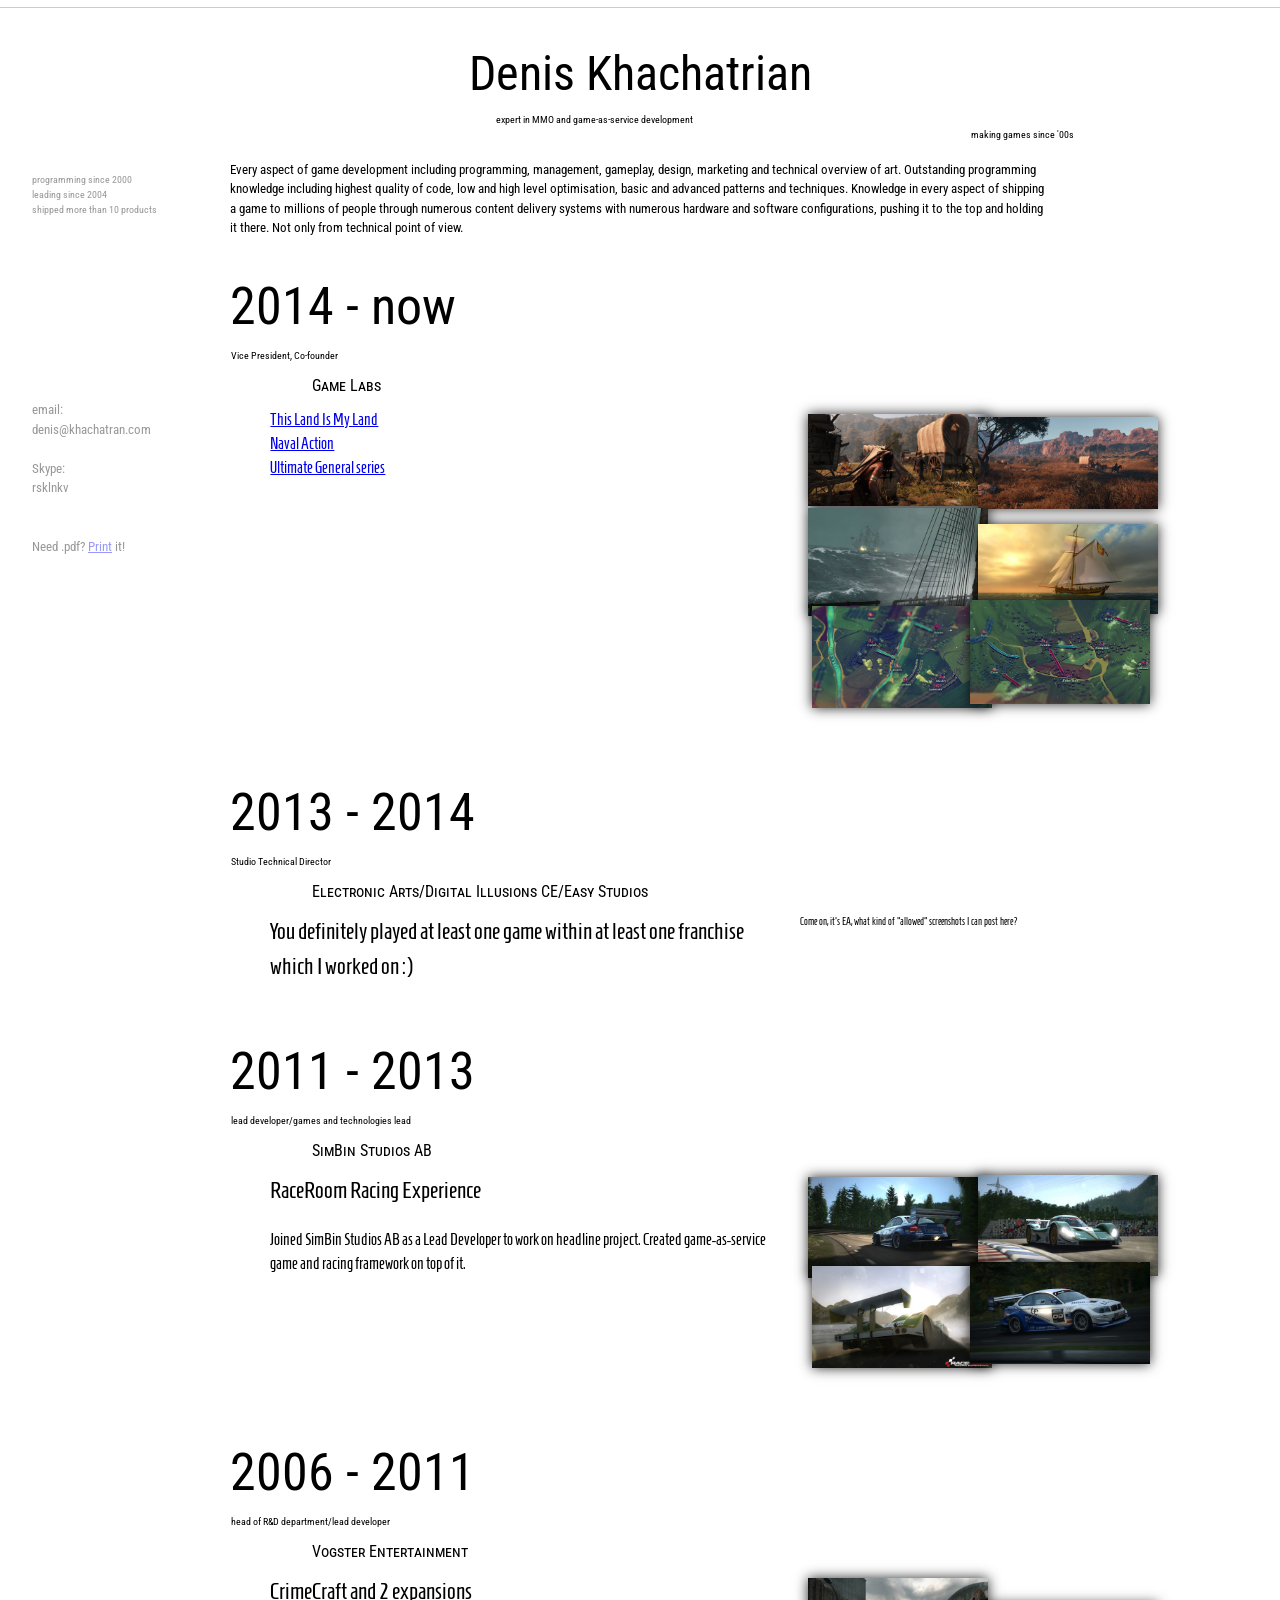
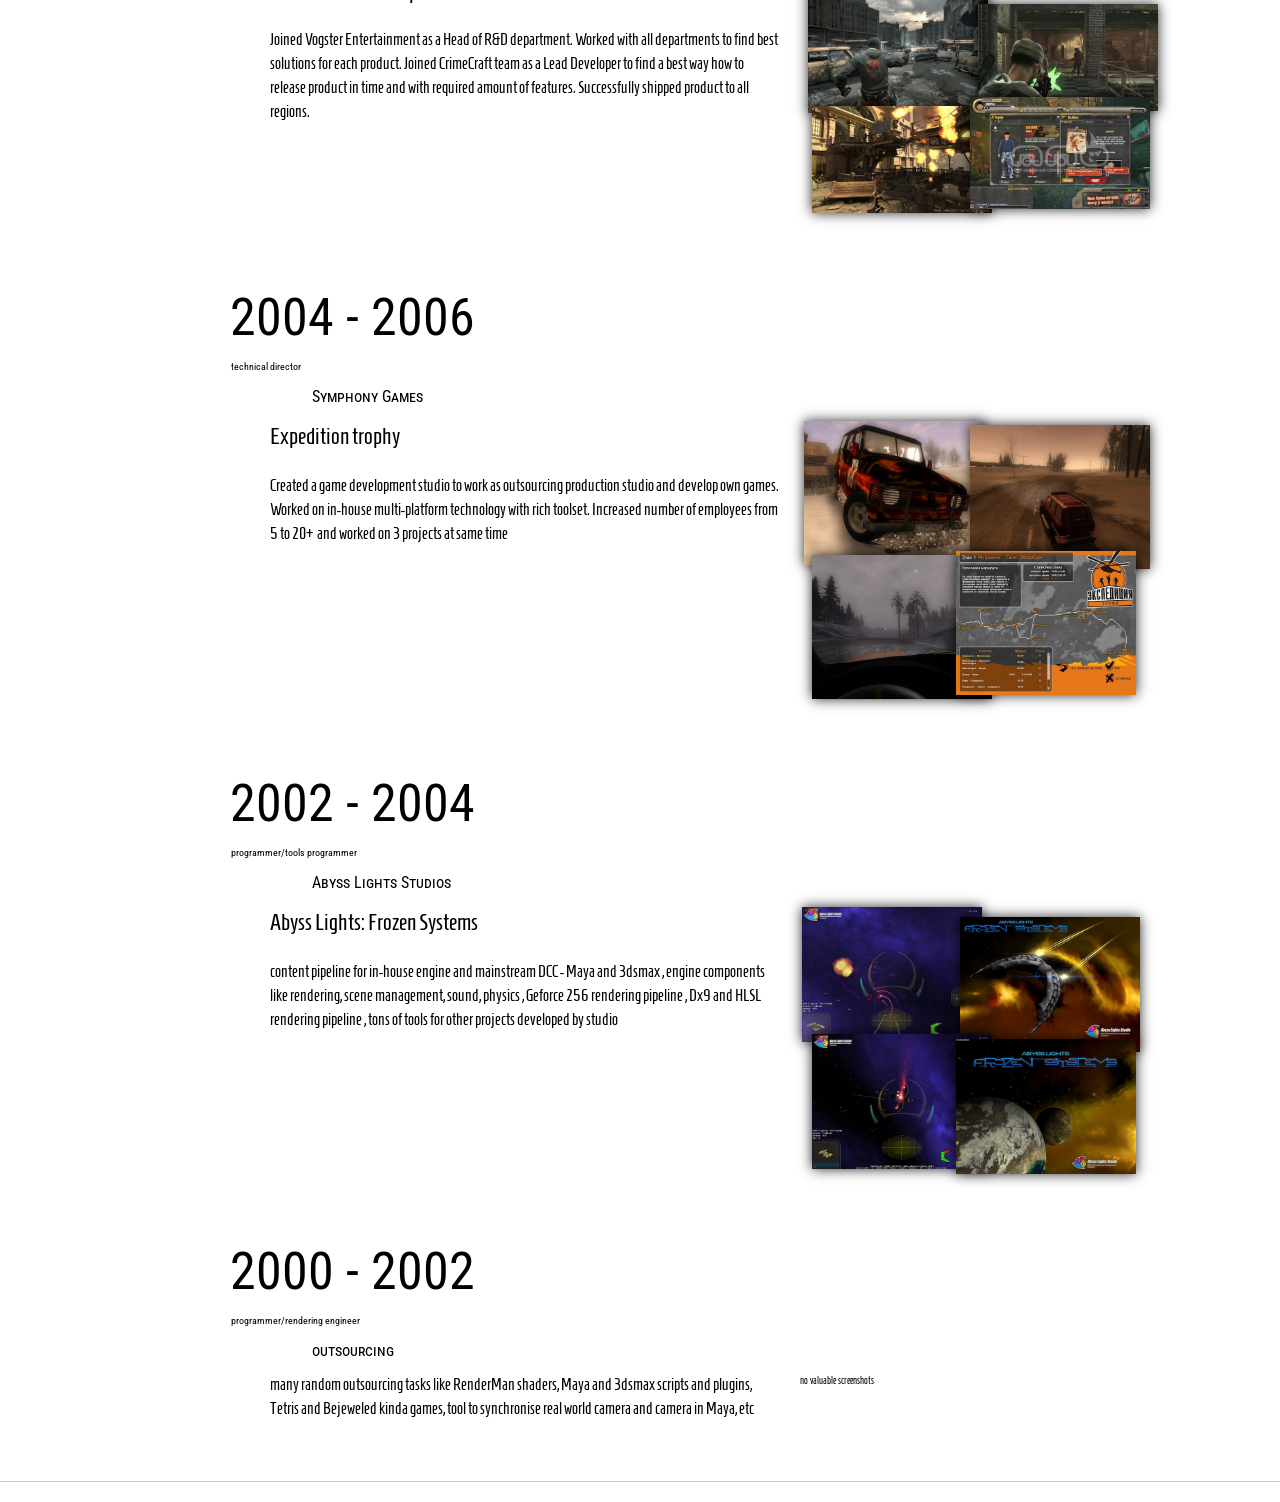
==== index.html @ 88987037 "upload" ====
<html>
<!--
 head
-->
<head>
	<link rel="icon" 
      type="image/png" 
      href="content/favicon.png">

	<title>
	Denis Khachatran
	</title>
	
	<link href="reset.css" rel="stylesheet" type="text/css" />
	<link href="960/text.css" rel="stylesheet" type="text/css" />
	<link href="960/960.css" rel="stylesheet" type="text/css" />
	<link href="khachatran.css" rel="stylesheet" type="text/css" />
	

	<link href='http://fonts.googleapis.com/css?family=Roboto+Condensed' rel='stylesheet' type='text/css'>
	<link href='http://fonts.googleapis.com/css?family=Homenaje' rel='stylesheet' type='text/css'>
	
	<script type="text/javascript">

	  var _gaq = _gaq || [];
	  _gaq.push(['_setAccount', 'UA-24943446-1']);
	  _gaq.push(['_trackPageview']);
	
	  (function() {
	    var ga = document.createElement('script'); ga.type = 'text/javascript'; ga.async = true;
	    ga.src = ('https:' == document.location.protocol ? 'https://ssl' : 'http://www') + '.google-analytics.com/ga.js';
	    var s = document.getElementsByTagName('script')[0]; s.parentNode.insertBefore(ga, s);
	  })();
	
	</script>
</head>
<!--
 body
-->
<body>
	
<div>
	<hr/>
</div>

<div class="name-box">
	<div class="header" align="center">
		Denis Khachatrian
	</div>

	<div class="signature-box">
		<div class="signature-box-left">
		expert in MMO and game-as-service development
		</div>
		<div class="signature-box-right">
		making games since '00s
		</div>
	</div>
</div>

<div class="total-experience-box">
	<ul>
		<li>
		programming since 2000
		</li>
		<li>
		leading since 2004
		</li>
		<li>
		shipped more than 10 products
		</li>
	</ul>
</div>


<div class="contacts-box">
	<ul>
	<li class="contacts-box-contact-type">email:</li>
	<li class="contacts-box-contact">denis@khachatran.com</li>
	<li><br/></li>
	<li class="contacts-box-contact-type">Skype:</li>
	<li class="contacts-box-contact">rsklnkv</li>
	<li><br/></li>
	<li><br/></li>
	<!--<li><a href="content/Denis_Khachatran.pdf">download .pdf version</a></li>-->
	<li>Need .pdf? <a href="javascript:window.print()">Print</a> it!</li>
	</ul>
</div>

<!--
<div class="petprojects-box">
	<ul>
		<li>
		as a big fan of dynamic and generated content I love to work on some generated worlds.
		some of my experiments ended up in 512x512km city full of zombies or minecraft like worlds..
		sometime it looks like a wasteland but all my "pets" are about generating worlds
		</li>
		<li>
		<br/>
		</li>
		<li>
			<div id="screenshots-pet">
				<ul>
					<li><img src="content/Screenshots/Pet_1.jpg" width="130" height="auto" style="position: relative; left: -32px; top: -2px;"/></li>
					<li><img src="content/Screenshots/Pet_2.jpg" width="130" height="auto" style="position: relative; left: -24px; top: -28px;"/></li>
					<li><img src="content/Screenshots/Pet_3.jpg" width="130" height="auto" style="position: relative; left: -35px; top: -46px;"/></li>
					<li><img src="content/Screenshots/Pet_4.jpg" width="130" height="auto" style="position: relative; left: -28px; top: -50px;"/></li>
				</ul>
			</div>
		</li>
	</ul>
</div>
-->
<div class="right-side-effects">
</div>

<div id="Main" class="content">
	<div id="experience" class="content-experience">
		<div class="main-points-box">
		Every aspect of game development including programming, management, gameplay, design, marketing and technical overview of art.
		Outstanding programming knowledge including highest quality of code, low and high level optimisation, basic and advanced patterns and techniques.
		Knowledge in every aspect of shipping a game to millions of people through numerous content delivery systems with numerous hardware and software configurations, pushing it to the top and holding it there. Not only from technical point of view.
		</div>
	</div>
	
	<!-- Game Labs -->
	<div class="content-box">
		<div class="years-box">
		2014 - now
		</div>
		<div class="title-box">
		Vice President, Co-founder
		</div>
		<div class="company-name-box">
		Game Labs
		</div>
		<div class="experience-desc-box">
			<div class="container_12">
				<div class="grid_7">
					<ul class="experience-list">
						<li><a href="https://www.thislandmyland.com/">This Land Is My Land</a></li>
						<li><a href="http://navalaction.com">Naval Action</a></li>
						<li><a href="http://ultimategeneral.com">Ultimate General series</a></li>
					</ul>
				</div>
				<div class="grid_5">
					<div id="screenshots">
						<ul>
							<li><img src="content/Screenshots/TLIML_1.jpg" width="180" height="auto" style="position: relative; left: 8px; top: 6px;"/></li>
							<li><img src="content/Screenshots/TLIML_2.jpg" width="180" height="auto" style="position: relative; left: -4px; top: 9px;"/></li>
							<li><img src="content/Screenshots/NA_1.jpg" width="180" height="auto" style="position: relative; left: 8px; top: 4px;"/></li>
							<li><img src="content/Screenshots/NA_2.jpg" width="180" height="auto" style="position: relative; left: -4px; top: 2px;"/></li>
							<li><img src="content/Screenshots/UGG_1.jpg" width="180" height="auto" style="position: relative; left: 12px; top: -12px;"/></li>
							<li><img src="content/Screenshots/UGG_2.jpg" width="180" height="auto" style="position: relative; left: -12px; top: -16px;"/></li>
						</ul>						
					</div>
				</div>
			</div>
		</div>
	</div>

	<!-- EA -->
	<div class="content-box">
		<div class="years-box">
		2013 - 2014
		</div>
		<div class="title-box">
		Studio Technical Director
		</div>
		<div class="company-name-box">
		Electronic Arts/Digital Illusions CE/Easy Studios
		</div>
		<div class="experience-desc-box">
			<div class="container_12">
				<div class="grid_7">
					<ul class="experience-list">
						<li><h2>You definitely played at least one game within at least one franchise which I worked on :)</h2></li>
						<li>
						</li>
					</ul>
				</div>
				<div class="grid_5">
					<div id="screenshots">
						Come on, it's EA, what kind of "allowed" screenshots I can post here?
					</div>
				</div>
			</div>
		</div>
	</div>

	<!-- SimBin -->
	<div class="content-box">
		<div class="years-box">
		2011 - 2013
		</div>
		<div class="title-box">
		lead developer/games and technologies lead
		</div>
		<div class="company-name-box">
		SimBin Studios AB
		</div>
		<div class="experience-desc-box">
			<div class="container_12">
				<div class="grid_7">
					<ul class="experience-list">
						<li><h2>RaceRoom Racing Experience</h2></li>
						<li>
						Joined SimBin Studios AB as a Lead Developer to work on headline project.
						Created game-as-service game and racing framework on top of it.
						</li>
					</ul>
				</div>
				<div class="grid_5">
					<div id="screenshots">
						<ul>
							<li><img src="content/Screenshots/R3E_1.jpg" width="180" height="auto" style="position: relative; left: 8px; top: 4px;"/></li>
							<li><img src="content/Screenshots/R3E_2.jpg" width="180" height="auto" style="position: relative; left: -4px; top: 2px;"/></li>
							<li><img src="content/Screenshots/R3E_3.jpg" width="180" height="auto" style="position: relative; left: 12px; top: -12px;"/></li>
							<li><img src="content/Screenshots/R3E_4.jpg" width="180" height="auto" style="position: relative; left: -12px; top: -16px;"/></li>
						</ul>
					</div>
				</div>
			</div>
		</div>
	</div>

	<!-- Vogster -->
	<div class="content-box">
		<div class="years-box">
		2006 - 2011
		</div>
		<div class="title-box">
		head of R&D department/lead developer
		</div>
		<div class="company-name-box">
		Vogster Entertainment
		</div>
		<div class="experience-desc-box">
			<div class="container_12">
				<div class="grid_7">
					<ul class="experience-list">
						<li><h2>CrimeCraft and 2 expansions</h2></li>
						<li>
						Joined Vogster Entertainment as a Head of R&D department. Worked with all departments to find best solutions for each product.
						Joined CrimeCraft team as a Lead Developer to find a best way how to release product in time and with required amount of features.
						Successfully shipped product to all regions.
						</li>
					</ul>
				</div>
				<div class="grid_5">
					<div id="screenshots">
						<ul>
							<li><img src="content/Screenshots/CC_1.jpg" width="180" height="auto" style="position: relative; left: 8px; top: 4px;"/></li>
							<li><img src="content/Screenshots/CC_2.jpg" width="180" height="auto" style="position: relative; left: -4px; top: 2px;"/></li>
							<li><img src="content/Screenshots/CC_3.jpg" width="180" height="auto" style="position: relative; left: 12px; top: -12px;"/></li>
							<li><img src="content/Screenshots/CC_4.jpg" width="180" height="auto" style="position: relative; left: -12px; top: -16px;"/></li>
						</ul>
					</div>
				</div>
			</div>
		</div>
	</div>

	<!-- Symphony -->
	<div class="content-box">
		<div class="years-box">
		2004 - 2006
		</div>
		<div class="title-box">
		technical director
		</div>
		<div class="company-name-box">
		Symphony Games
		</div>
		<div class="experience-desc-box">
			<div class="container_12">
				<div class="grid_7">
					<ul class="experience-list">
						<li><h2>Expedition trophy</h2></li>
						<li>
						Created a game development studio to work as outsourcing production studio and develop own games.
						Worked on in-house multi-platform technology with rich toolset. Increased number of employees from 5 to 20+ and worked on 3 projects at same time
						</li>
					</ul>
				</div>
				<div class="grid_5">
					<div id="screenshots">
						<ul>
							<li><img src="content/Screenshots/Trophy_1.jpg" width="180" height="auto" style="position: relative; left: 4px; top: 2px;"/></li>
							<li><img src="content/Screenshots/Trophy_2.jpg" width="180" height="auto" style="position: relative; left: -12px; top: 6px;"/></li>
							<li><img src="content/Screenshots/Trophy_3.jpg" width="180" height="auto" style="position: relative; left: 12px; top: -12px;"/></li>
							<li><img src="content/Screenshots/Trophy_4.jpg" width="180" height="auto" style="position: relative; left: -26px; top: -16px;"/></li>
						</ul>
					</div>
				</div>
			</div>
		</div>
	</div>

	<!-- Abyss -->
	<div class="content-box">
		<div class="years-box">
		2002 - 2004
		</div>
		<div class="title-box">
		programmer/tools programmer
		</div>
		<div class="company-name-box">
		Abyss Lights Studios
		</div>
		<div class="experience-desc-box">
			<div class="container_12">
				<div class="grid_7">
					<ul class="experience-list">
						<li><h2>Abyss Lights: Frozen Systems</h2></li>
						<li>
						content pipeline for in-house engine and mainstream DCC - Maya and 3dsmax
						, engine components like rendering, scene management, sound, physics
						, Geforce 256 rendering pipeline
						, Dx9 and HLSL rendering pipeline
						, tons of tools for other projects developed by studio
						</li>
					</ul>
				</div>
				<div class="grid_5">
					<div id="screenshots">
						<ul>
							<li><img src="content/Screenshots/ALFS_1.jpg" width="180" height="auto" style="position: relative; left: 2px; top: 2px;"/></li>
							<li><img src="content/Screenshots/ALFS_2.jpg" width="180" height="auto" style="position: relative; left: -22px; top: 12px;"/></li>
							<li><img src="content/Screenshots/ALFS_3.jpg" width="180" height="auto" style="position: relative; left: 12px; top: -10px;"/></li>
							<li><img src="content/Screenshots/ALFS_4.jpg" width="180" height="auto" style="position: relative; left: -26px; top: -5px;"/></li>
						</ul>
					</div>
				</div>
			</div>
		</div>
	</div>

	<!-- Outsourcing -->
	<div class="content-box">
		<div class="years-box">
		2000 - 2002
		</div>
		<div class="title-box">
		programmer/rendering engineer
		</div>
		<div class="company-name-box">
		outsourcing
		</div>
		<div class="experience-desc-box">
			<div class="container_12">
				<div class="grid_7">
					<ul class="experience-list">
						<li>
						many random outsourcing tasks like RenderMan shaders, Maya and 3dsmax scripts and plugins, Tetris and Bejeweled kinda games, 
						tool to synchronise real world camera and camera in Maya, etc
						</li>
					</ul>
				</div>
				<div class="grid_5">
				no valuable screenshots
				</div>
			</div>
		</div>
	</div>

</div>
<hr/>
</body>
</html>
---- 960/text.css ----
/*
  960 Grid System ~ Text CSS.
  Learn more ~ http://960.gs/

  Licensed under GPL and MIT.
*/

/* `Basic HTML
----------------------------------------------------------------------------------------------------*/

body {
  font: 13px/1.5 "Helvetica Neue", Arial, "Liberation Sans", FreeSans, sans-serif;
}

pre,
code {
  font-family: "DejaVu Sans Mono", Menlo, Consolas, monospace;
}

hr {
  border: 0 solid #ccc;
  border-top-width: 1px;
  clear: both;
  height: 0;
}

/* `Headings
----------------------------------------------------------------------------------------------------*/

h1 {
  font-size: 25px;
}

h2 {
  font-size: 23px;
}

h3 {
  font-size: 21px;
}

h4 {
  font-size: 19px;
}

h5 {
  font-size: 17px;
}

h6 {
  font-size: 15px;
}

/* `Spacing
----------------------------------------------------------------------------------------------------*/

ol {
  list-style: decimal;
}

ul {
  list-style: disc;
}

li {
  margin-left: 30px;
}

p,
dl,
hr,
h1,
h2,
h3,
h4,
h5,
h6,
ol,
ul,
pre,
table,
address,
fieldset,
figure {
  margin-bottom: 20px;
}
---- 960/960.css ----
/*
  960 Grid System ~ Core CSS.
  Learn more ~ http://960.gs/

  Licensed under GPL and MIT.
*/

/*
  Forces backgrounds to span full width,
  even if there is horizontal scrolling.
  Increase this if your layout is wider.

  Note: IE6 works fine without this fix.
*/

body {
  min-width: 960px;
}

/* `Container
----------------------------------------------------------------------------------------------------*/

.container_12,
.container_16 {
  margin-left: auto;
  margin-right: auto;
  width: 960px;
}

/* `Grid >> Global
----------------------------------------------------------------------------------------------------*/

.grid_1,
.grid_2,
.grid_3,
.grid_4,
.grid_5,
.grid_6,
.grid_7,
.grid_8,
.grid_9,
.grid_10,
.grid_11,
.grid_12,
.grid_13,
.grid_14,
.grid_15,
.grid_16 {
  display: inline;
  float: left;
  margin-left: 10px;
  margin-right: 10px;
}

.push_1, .pull_1,
.push_2, .pull_2,
.push_3, .pull_3,
.push_4, .pull_4,
.push_5, .pull_5,
.push_6, .pull_6,
.push_7, .pull_7,
.push_8, .pull_8,
.push_9, .pull_9,
.push_10, .pull_10,
.push_11, .pull_11,
.push_12, .pull_12,
.push_13, .pull_13,
.push_14, .pull_14,
.push_15, .pull_15 {
  position: relative;
}

.container_12 .grid_3,
.container_16 .grid_4 {
  width: 220px;
}

.container_12 .grid_6,
.container_16 .grid_8 {
  width: 460px;
}

.container_12 .grid_9,
.container_16 .grid_12 {
  width: 700px;
}

.container_12 .grid_12,
.container_16 .grid_16 {
  width: 940px;
}

/* `Grid >> Children (Alpha ~ First, Omega ~ Last)
----------------------------------------------------------------------------------------------------*/

.alpha {
  margin-left: 0;
}

.omega {
  margin-right: 0;
}

/* `Grid >> 12 Columns
----------------------------------------------------------------------------------------------------*/

.container_12 .grid_1 {
  width: 60px;
}

.container_12 .grid_2 {
  width: 140px;
}

.container_12 .grid_4 {
  width: 300px;
}

.container_12 .grid_5 {
  width: 380px;
}

.container_12 .grid_7 {
  width: 540px;
}

.container_12 .grid_8 {
  width: 620px;
}

.container_12 .grid_10 {
  width: 780px;
}

.container_12 .grid_11 {
  width: 860px;
}

/* `Grid >> 16 Columns
----------------------------------------------------------------------------------------------------*/

.container_16 .grid_1 {
  width: 40px;
}

.container_16 .grid_2 {
  width: 100px;
}

.container_16 .grid_3 {
  width: 160px;
}

.container_16 .grid_5 {
  width: 280px;
}

.container_16 .grid_6 {
  width: 340px;
}

.container_16 .grid_7 {
  width: 400px;
}

.container_16 .grid_9 {
  width: 520px;
}

.container_16 .grid_10 {
  width: 580px;
}

.container_16 .grid_11 {
  width: 640px;
}

.container_16 .grid_13 {
  width: 760px;
}

.container_16 .grid_14 {
  width: 820px;
}

.container_16 .grid_15 {
  width: 880px;
}

/* `Prefix Extra Space >> Global
----------------------------------------------------------------------------------------------------*/

.container_12 .prefix_3,
.container_16 .prefix_4 {
  padding-left: 240px;
}

.container_12 .prefix_6,
.container_16 .prefix_8 {
  padding-left: 480px;
}

.container_12 .prefix_9,
.container_16 .prefix_12 {
  padding-left: 720px;
}

/* `Prefix Extra Space >> 12 Columns
----------------------------------------------------------------------------------------------------*/

.container_12 .prefix_1 {
  padding-left: 80px;
}

.container_12 .prefix_2 {
  padding-left: 160px;
}

.container_12 .prefix_4 {
  padding-left: 320px;
}

.container_12 .prefix_5 {
  padding-left: 400px;
}

.container_12 .prefix_7 {
  padding-left: 560px;
}

.container_12 .prefix_8 {
  padding-left: 640px;
}

.container_12 .prefix_10 {
  padding-left: 800px;
}

.container_12 .prefix_11 {
  padding-left: 880px;
}

/* `Prefix Extra Space >> 16 Columns
----------------------------------------------------------------------------------------------------*/

.container_16 .prefix_1 {
  padding-left: 60px;
}

.container_16 .prefix_2 {
  padding-left: 120px;
}

.container_16 .prefix_3 {
  padding-left: 180px;
}

.container_16 .prefix_5 {
  padding-left: 300px;
}

.container_16 .prefix_6 {
  padding-left: 360px;
}

.container_16 .prefix_7 {
  padding-left: 420px;
}

.container_16 .prefix_9 {
  padding-left: 540px;
}

.container_16 .prefix_10 {
  padding-left: 600px;
}

.container_16 .prefix_11 {
  padding-left: 660px;
}

.container_16 .prefix_13 {
  padding-left: 780px;
}

.container_16 .prefix_14 {
  padding-left: 840px;
}

.container_16 .prefix_15 {
  padding-left: 900px;
}

/* `Suffix Extra Space >> Global
----------------------------------------------------------------------------------------------------*/

.container_12 .suffix_3,
.container_16 .suffix_4 {
  padding-right: 240px;
}

.container_12 .suffix_6,
.container_16 .suffix_8 {
  padding-right: 480px;
}

.container_12 .suffix_9,
.container_16 .suffix_12 {
  padding-right: 720px;
}

/* `Suffix Extra Space >> 12 Columns
----------------------------------------------------------------------------------------------------*/

.container_12 .suffix_1 {
  padding-right: 80px;
}

.container_12 .suffix_2 {
  padding-right: 160px;
}

.container_12 .suffix_4 {
  padding-right: 320px;
}

.container_12 .suffix_5 {
  padding-right: 400px;
}

.container_12 .suffix_7 {
  padding-right: 560px;
}

.container_12 .suffix_8 {
  padding-right: 640px;
}

.container_12 .suffix_10 {
  padding-right: 800px;
}

.container_12 .suffix_11 {
  padding-right: 880px;
}

/* `Suffix Extra Space >> 16 Columns
----------------------------------------------------------------------------------------------------*/

.container_16 .suffix_1 {
  padding-right: 60px;
}

.container_16 .suffix_2 {
  padding-right: 120px;
}

.container_16 .suffix_3 {
  padding-right: 180px;
}

.container_16 .suffix_5 {
  padding-right: 300px;
}

.container_16 .suffix_6 {
  padding-right: 360px;
}

.container_16 .suffix_7 {
  padding-right: 420px;
}

.container_16 .suffix_9 {
  padding-right: 540px;
}

.container_16 .suffix_10 {
  padding-right: 600px;
}

.container_16 .suffix_11 {
  padding-right: 660px;
}

.container_16 .suffix_13 {
  padding-right: 780px;
}

.container_16 .suffix_14 {
  padding-right: 840px;
}

.container_16 .suffix_15 {
  padding-right: 900px;
}

/* `Push Space >> Global
----------------------------------------------------------------------------------------------------*/

.container_12 .push_3,
.container_16 .push_4 {
  left: 240px;
}

.container_12 .push_6,
.container_16 .push_8 {
  left: 480px;
}

.container_12 .push_9,
.container_16 .push_12 {
  left: 720px;
}

/* `Push Space >> 12 Columns
----------------------------------------------------------------------------------------------------*/

.container_12 .push_1 {
  left: 80px;
}

.container_12 .push_2 {
  left: 160px;
}

.container_12 .push_4 {
  left: 320px;
}

.container_12 .push_5 {
  left: 400px;
}

.container_12 .push_7 {
  left: 560px;
}

.container_12 .push_8 {
  left: 640px;
}

.container_12 .push_10 {
  left: 800px;
}

.container_12 .push_11 {
  left: 880px;
}

/* `Push Space >> 16 Columns
----------------------------------------------------------------------------------------------------*/

.container_16 .push_1 {
  left: 60px;
}

.container_16 .push_2 {
  left: 120px;
}

.container_16 .push_3 {
  left: 180px;
}

.container_16 .push_5 {
  left: 300px;
}

.container_16 .push_6 {
  left: 360px;
}

.container_16 .push_7 {
  left: 420px;
}

.container_16 .push_9 {
  left: 540px;
}

.container_16 .push_10 {
  left: 600px;
}

.container_16 .push_11 {
  left: 660px;
}

.container_16 .push_13 {
  left: 780px;
}

.container_16 .push_14 {
  left: 840px;
}

.container_16 .push_15 {
  left: 900px;
}

/* `Pull Space >> Global
----------------------------------------------------------------------------------------------------*/

.container_12 .pull_3,
.container_16 .pull_4 {
  left: -240px;
}

.container_12 .pull_6,
.container_16 .pull_8 {
  left: -480px;
}

.container_12 .pull_9,
.container_16 .pull_12 {
  left: -720px;
}

/* `Pull Space >> 12 Columns
----------------------------------------------------------------------------------------------------*/

.container_12 .pull_1 {
  left: -80px;
}

.container_12 .pull_2 {
  left: -160px;
}

.container_12 .pull_4 {
  left: -320px;
}

.container_12 .pull_5 {
  left: -400px;
}

.container_12 .pull_7 {
  left: -560px;
}

.container_12 .pull_8 {
  left: -640px;
}

.container_12 .pull_10 {
  left: -800px;
}

.container_12 .pull_11 {
  left: -880px;
}

/* `Pull Space >> 16 Columns
----------------------------------------------------------------------------------------------------*/

.container_16 .pull_1 {
  left: -60px;
}

.container_16 .pull_2 {
  left: -120px;
}

.container_16 .pull_3 {
  left: -180px;
}

.container_16 .pull_5 {
  left: -300px;
}

.container_16 .pull_6 {
  left: -360px;
}

.container_16 .pull_7 {
  left: -420px;
}

.container_16 .pull_9 {
  left: -540px;
}

.container_16 .pull_10 {
  left: -600px;
}

.container_16 .pull_11 {
  left: -660px;
}

.container_16 .pull_13 {
  left: -780px;
}

.container_16 .pull_14 {
  left: -840px;
}

.container_16 .pull_15 {
  left: -900px;
}

/* `Clear Floated Elements
----------------------------------------------------------------------------------------------------*/

/* http://sonspring.com/journal/clearing-floats */

.clear {
  clear: both;
  display: block;
  overflow: hidden;
  visibility: hidden;
  width: 0;
  height: 0;
}

/* http://www.yuiblog.com/blog/2010/09/27/clearfix-reloaded-overflowhidden-demystified */

.clearfix:before,
.clearfix:after,
.container_12:before,
.container_12:after,
.container_16:before,
.container_16:after {
  content: '.';
  display: block;
  overflow: hidden;
  visibility: hidden;
  font-size: 0;
  line-height: 0;
  width: 0;
  height: 0;
}

.clearfix:after,
.container_12:after,
.container_16:after {
  clear: both;
}

/*
  The following zoom:1 rule is specifically for IE6 + IE7.
  Move to separate stylesheet if invalid CSS is a problem.
*/

.clearfix,
.container_12,
.container_16 {
  zoom: 1;
}
---- khachatran.css ----
map-canvas {
  height: 100%;
  position: absolute; 
  top: 0; 
  bottom: -200px; 
  left: 0; 
  right: 0; 
  z-index: 0;
}

body
{
	background-color: rgb(255,255,255);
}

.name-box
{
	background: rgba(255,255,255,0.5);
	width:80%;
	min-width: 450px;
	padding:10px;
	margin: 10px;
	margin-left:auto;
	margin-right:auto;
	box-shadow: 0px 0px 0px #999999;
	font-family: 'Roboto Condensed', sans-serif;
}

.content-experience
{
	background: rgba(255,255,255,0.5);
	width:80%;
	min-width: 500px;
	padding:10px;
	margin: 10px;
	margin-left:auto;
	margin-right:auto;
}

.content
{
	background: rgba(255,255,255,0.5);
	width:80%;
	min-width: 500px;
	padding:10px;
	margin: 10px;
	margin-left:auto;
	margin-right:auto;
}

.content-box
{
	background: rgba(99,97,99,0.0);
	width:80%;
	min-width: 500px;
	padding:10px;
	margin: 10px;
	margin-left:auto;
	margin-right:auto;
	box-shadow: 0px 0px 0px #ffffff;
	
	transition-property:all;
	-moz-transition-property: all; /* Firefox 4 */
	-webkit-transition-property: all; /* Safari and Chrome */
	-o-transition-property: all; /* Opera */
	
	transition-duration: .15s;
	-moz-transition-duration: .15s; /* Firefox 4 */
	-webkit-transition-duration: .15s; /* Safari and Chrome */
	-o-transition-duration: .15s; /* Opera */
	
	transition-timing-function: linear;
	-moz-transition-timing-function: linear; /* Firefox 4 */
	-webkit-transition-timing-function: linear; /* Safari and Chrome */
	-o-transition-timing-function: linear; /* Opera */
	
	transition-delay: .0s;
	-moz-transition-delay: .0s; /* Firefox 4 */
	-webkit-transition-delay: .0s; /* Safari and Chrome */
	-o-transition-delay: .0s; /* Opera */
}

.content-box:hover
{
	background: rgba(99,97,99,0.0);
	width:80%;
	min-width: 500px;
	padding:10px;
	margin: 10px;
	margin-left:auto;
	margin-right:auto;
	box-shadow: 0px 0px 0px #eeeeee;
}


.detailed-content-box-hidden
{
	display: none;
}

.detailed-content-box-visible
{
	display: inherit;
}

.signature-box
{
	float: right;
	display: inline;
	background: rgba(255,255,255,0.0);
	width:80%;
	min-width: 200px;
	padding:1px;
	margin: 1px;
	margin-left:auto;
	margin-right:auto;
	font-size: 10;
}

.signature-box-left
{
	float: right;
	width: 80%;
	font-family: 'Roboto Condensed', sans-serif;
}

.signature-box-right
{
	width: 20%;
	margin-left: 78%;
	font-family: 'Roboto Condensed', sans-serif;
}

.company-name-box
{
	width:80%;
	min-width: 200px;
	padding:5px;
	margin: 5px;
	margin-left:auto;
	margin-right:auto;
	font-size: 16;
	font-variant: small-caps;
	font-family: 'Roboto Condensed', sans-serif;
}


.years-box
{
	font-size: 52;
	vertical-align: bottom;
	font-family: 'Roboto Condensed', sans-serif;
}

.title-box
{
	display: block;
	width:100%;
	min-width: 200px;
	padding:1px;
	margin: 1px;
	margin-left:auto;
	margin-right:auto;
	font-size: 10;
	font-family: 'Roboto Condensed', sans-serif;
}

.main-points-box
{
	font-family: 'Roboto Condensed', sans-serif;
}

.experience-list
{
	font-size: 16;
}

#screenshots
{
}

#screenshots img
{
	display: inline-block;
	
	transition-property:all;
	-moz-transition-property: all; /* Firefox 4 */
	-webkit-transition-property: all; /* Safari and Chrome */
	-o-transition-property: all; /* Opera */
	
	margin: 0px;
	-webkit-transform:scale(1);
	-moz-transform:scale(1);
	-o-transform:scale(1);
	-webkit-transition-duration: 0.225s;
	-moz-transition-duration: 0.225s;
	-o-transition-duration: 0.225s;
	
	box-shadow:0px 0px 12px rgba(0,0,0,0.84);
}

#screenshots img:hover
{
	-webkit-transform:scale(1.5);
	-moz-transform:scale(1.5);
	-o-transform:scale(1.5);

	box-shadow:0px 0px 0px rgba(0,0,0,0.84);

	z-index: 10;
}

#screenshots ul li
{
	display: inline-block;
	margin: 0px;
}

#screenshots-pet img
{
	display: inline-block;
	
	transition-property:all;
	-moz-transition-property: all; /* Firefox 4 */
	-webkit-transition-property: all; /* Safari and Chrome */
	-o-transition-property: all; /* Opera */
	
	margin: 0px;
	-webkit-transform:scale(1);
	-moz-transform:scale(1);
	-o-transform:scale(1);
	-webkit-transition-duration: 0.225s;
	-moz-transition-duration: 0.225s;
	-o-transition-duration: 0.225s;
	
	box-shadow:0px 0px 12px rgba(0,0,0,0.84);
}

#screenshots-pet img:hover
{
	-webkit-transform:scale(1.5);
	-moz-transform:scale(1.5);
	-o-transform:scale(1.5);

	box-shadow:0px 0px 0px rgba(0,0,0,0.84);

	z-index: 10;
}

.experience-desc-box
{
	font-family: 'Homenaje', sans-serif;
	font-size: 10;
}

.header
{
	font-size: 48;
	vertical-align: bottom;
	
}

.left-pane, .right-pane
{
	width: 50%;
	float: left;
}
.left-pane
{
	padding-right: 5px;
}
.right-pane
{
	padding-left: 5px;
}

.contacts-box
{
	position: absolute;
	top: 400px;
	left: 2px;
	width: 150px;
	height: 400px;
	float: left;
	font-family: 'Roboto Condensed', sans-serif;
	opacity: 0.4;	
}

.petprojects-box
{
	position: absolute;
	top: 800px;
	left: 2px;
	width: 150px;
	height: 400px;
	float: left;
	font-family: 'Roboto Condensed', sans-serif;
	opacity: 0.4;	
}


.petprojects-box:hover
{
	opacity: 1;
}

.contacts-box:hover
{
	opacity: 1.0;
}

.contacts-box-contact
{
}
.contacts-box-contact:hover
{
	color:  #728bdc;
}

.contacts-box-contact-type
{
}

.right-side-effects
{
	position: absolute;
	right: 4px;
	top: 8px;
	float: right;
}

.total-experience-box
{
	position: absolute;
	top: 172px;
	left: 2px;
	float: left;
	font-family: 'Roboto Condensed', sans-serif;
	opacity: 0.4;
	font-size: 10;
}

.total-experience-box:hover
{
	opacity: 1;
}
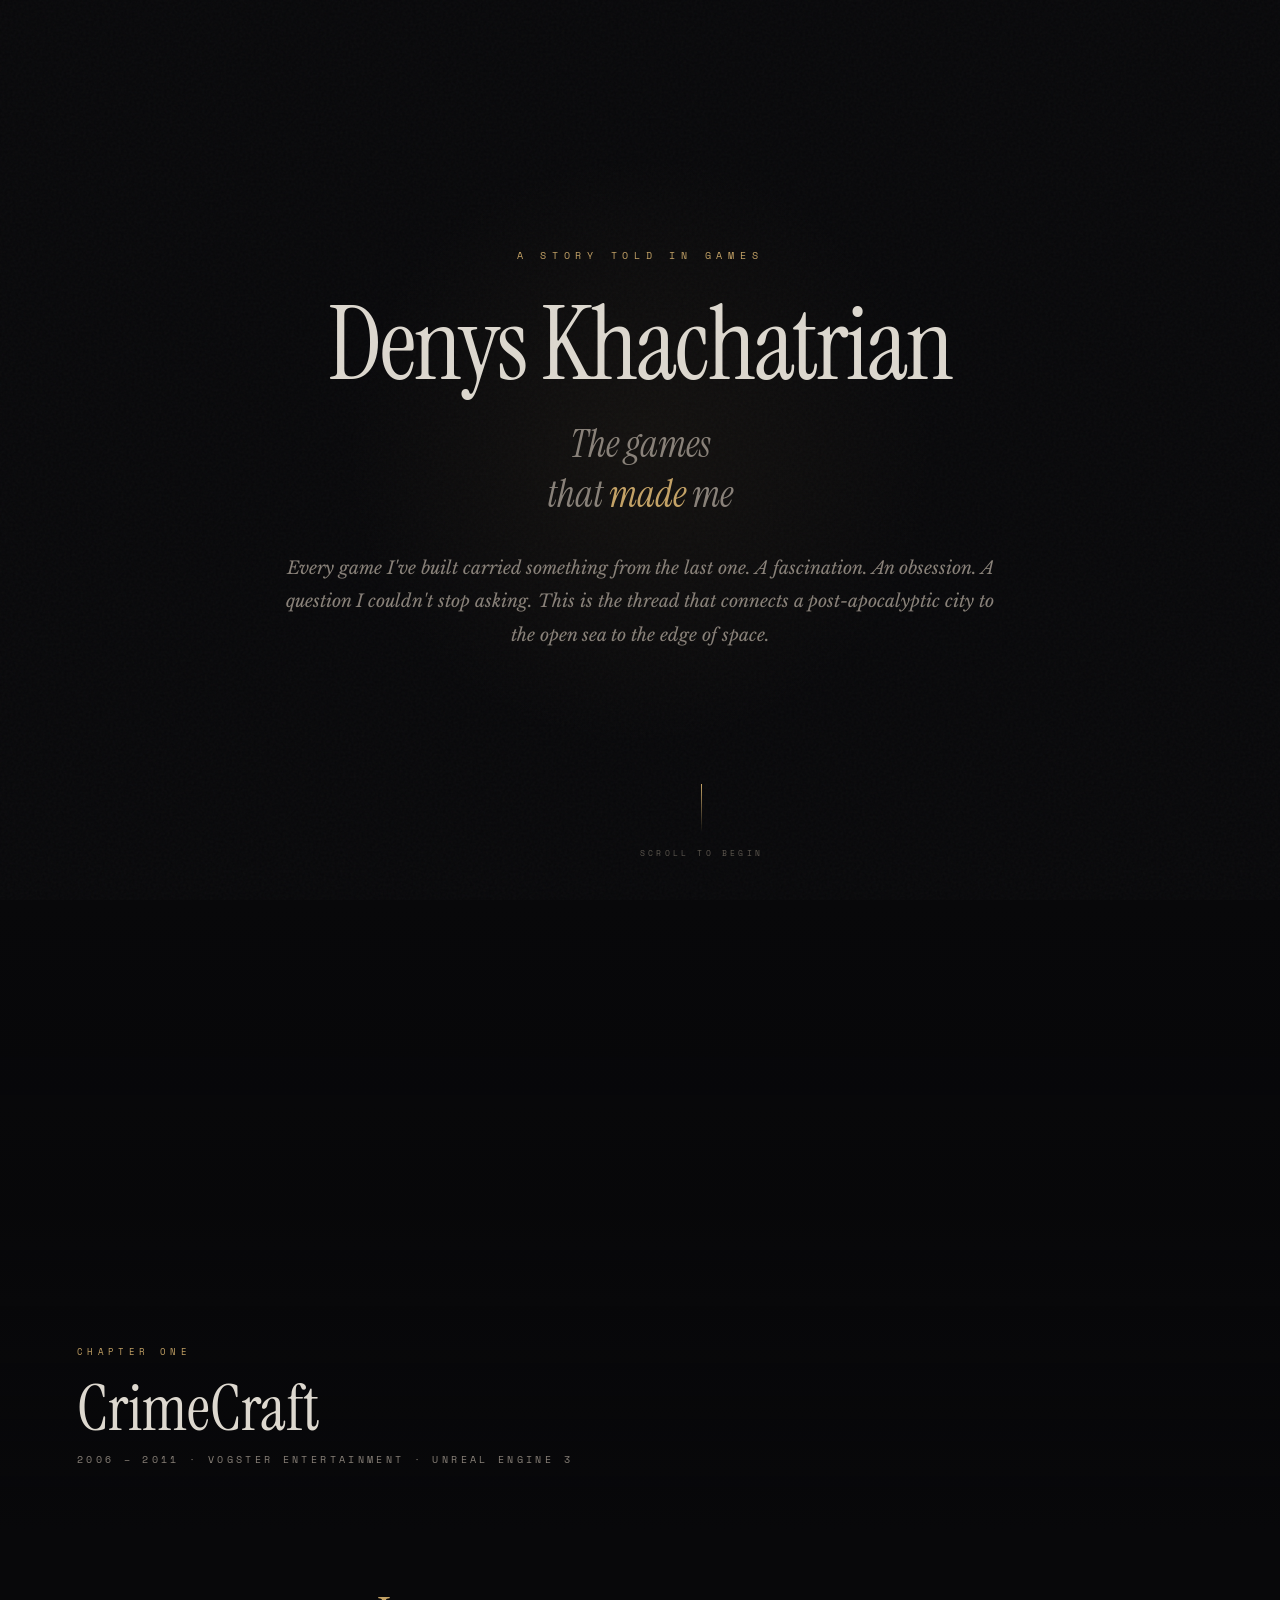
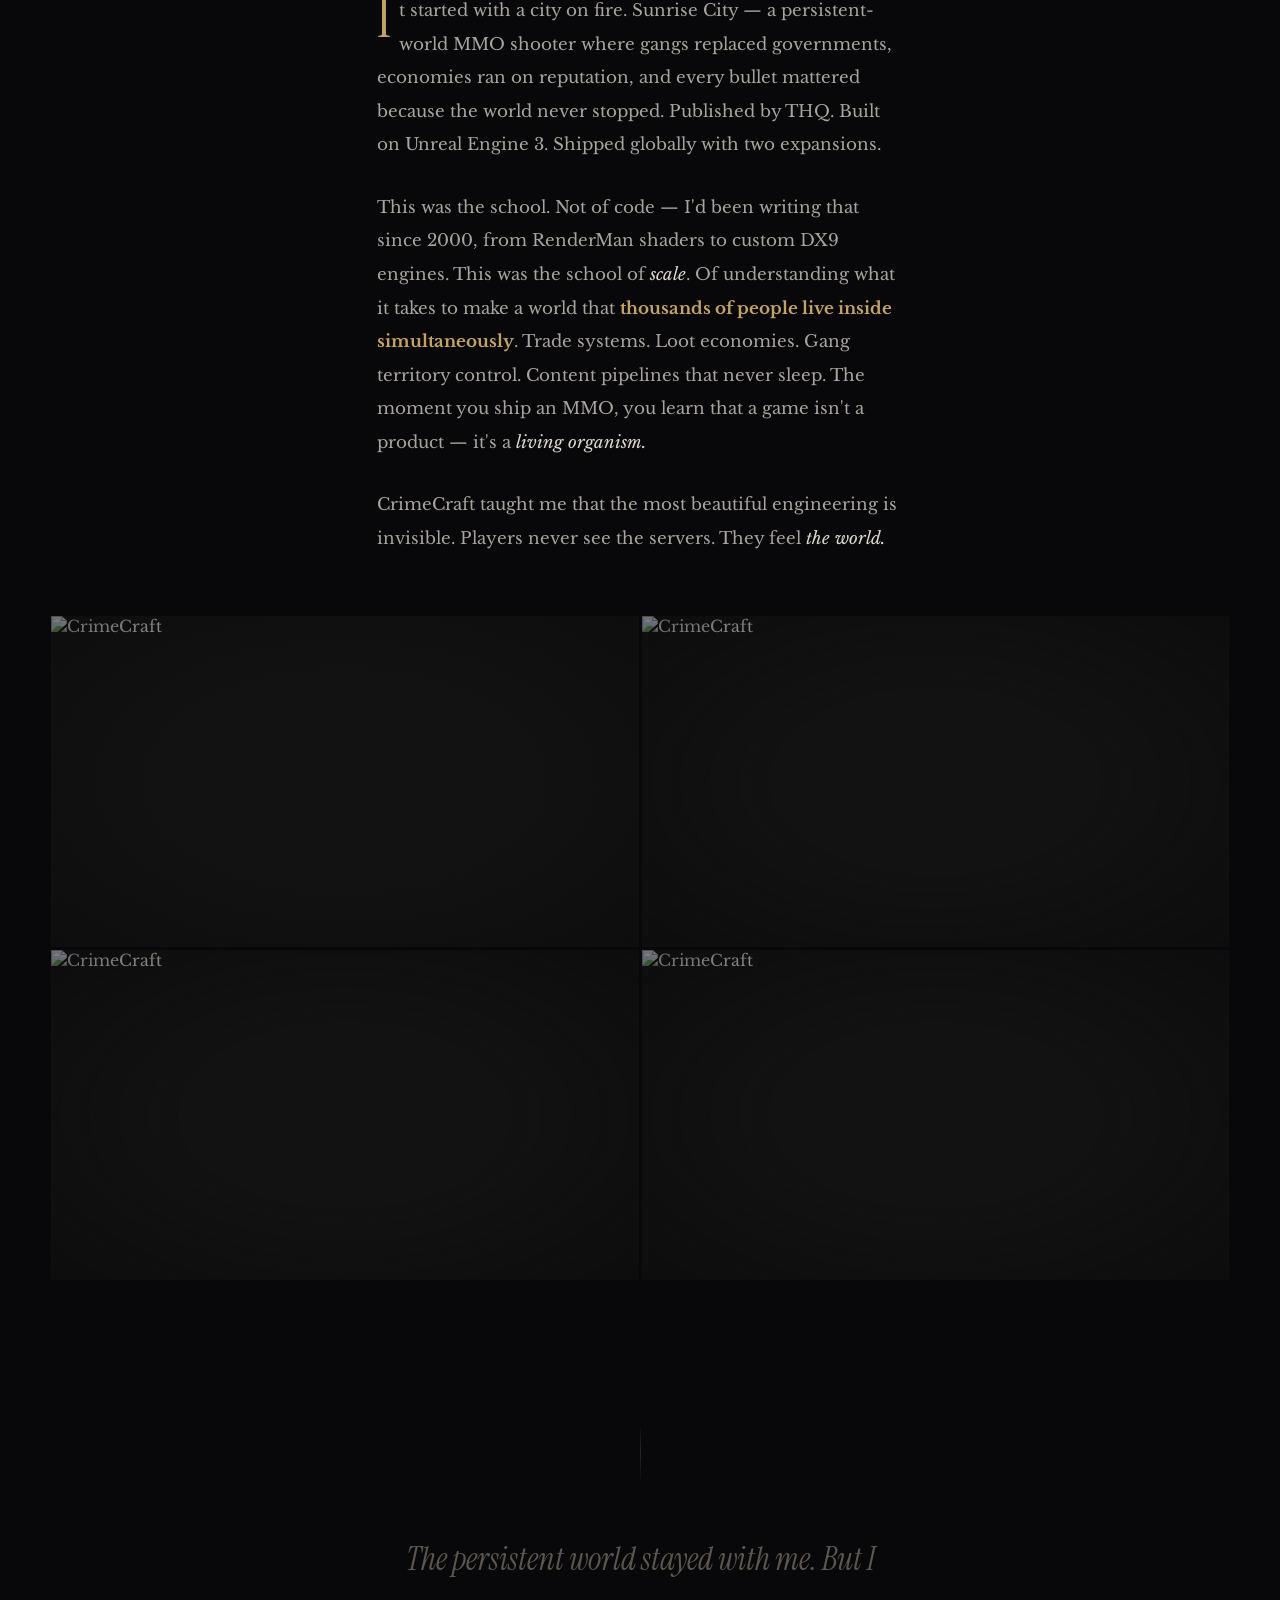
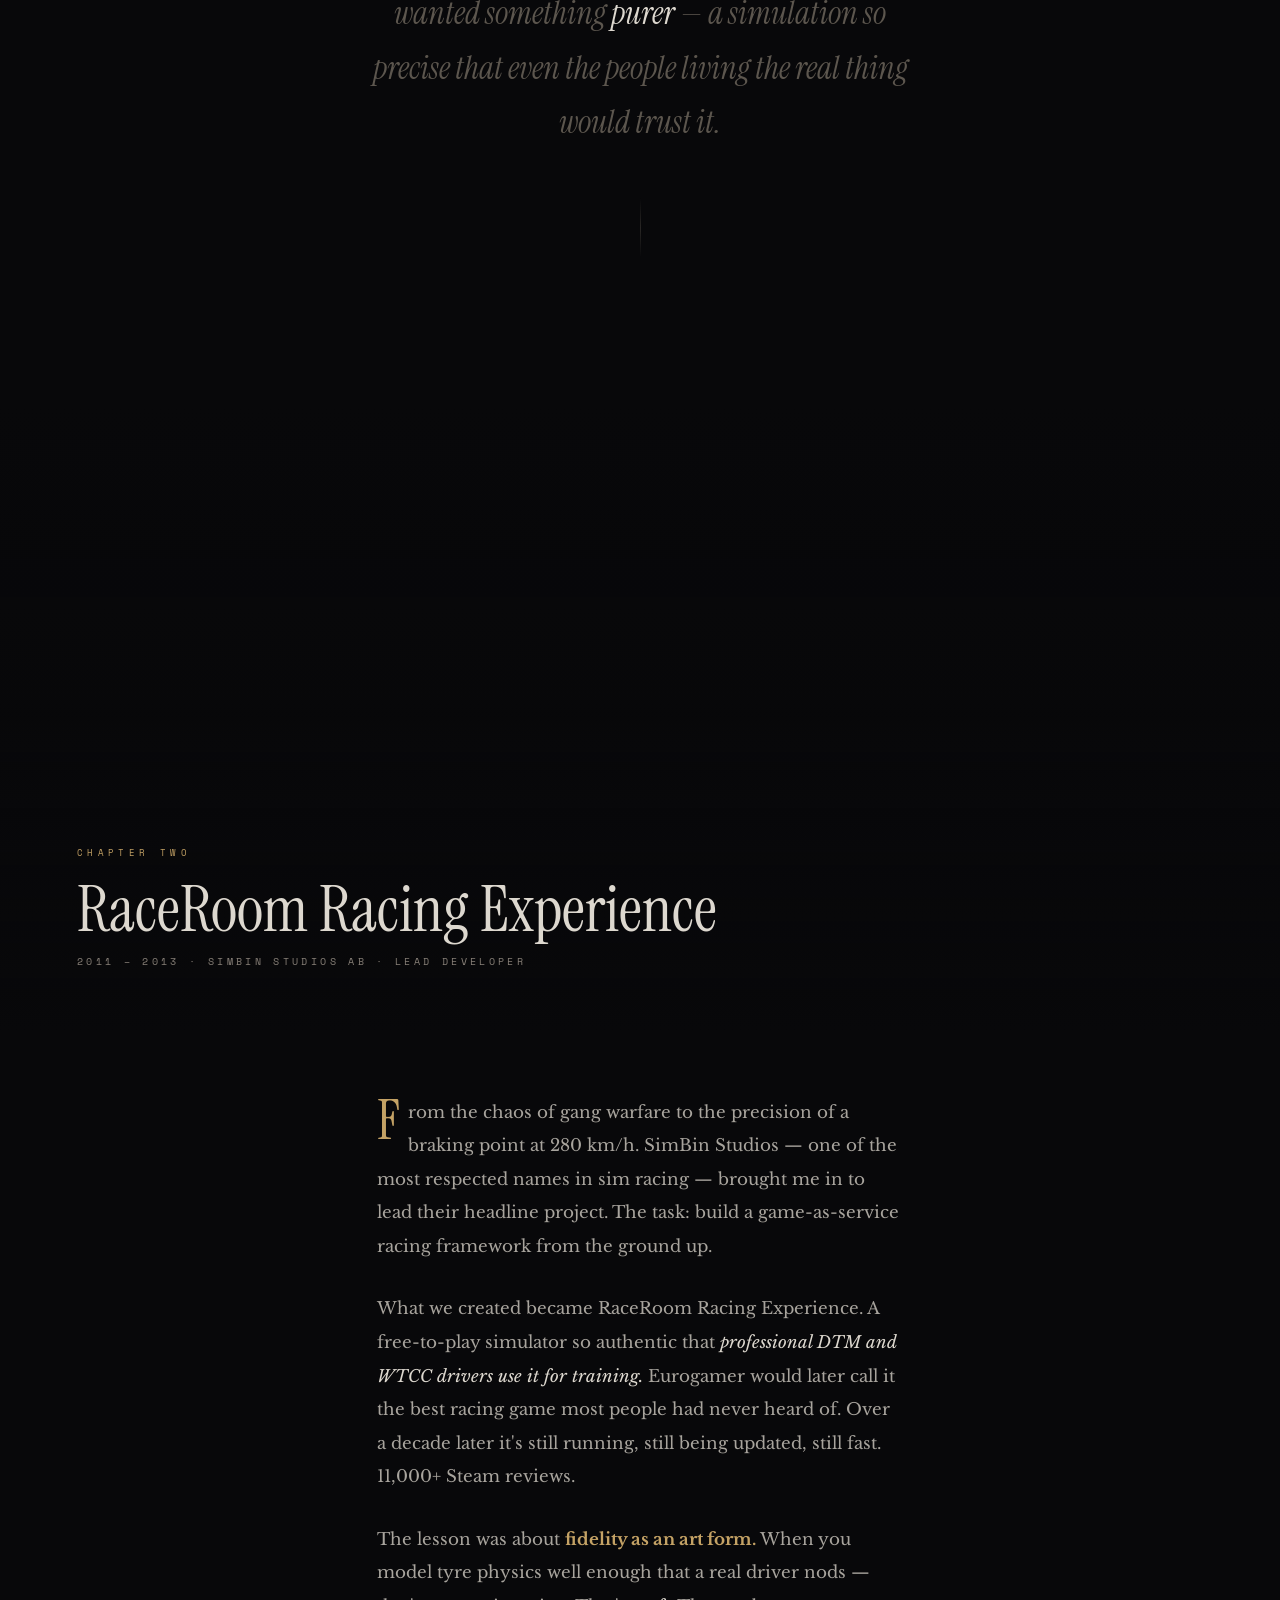
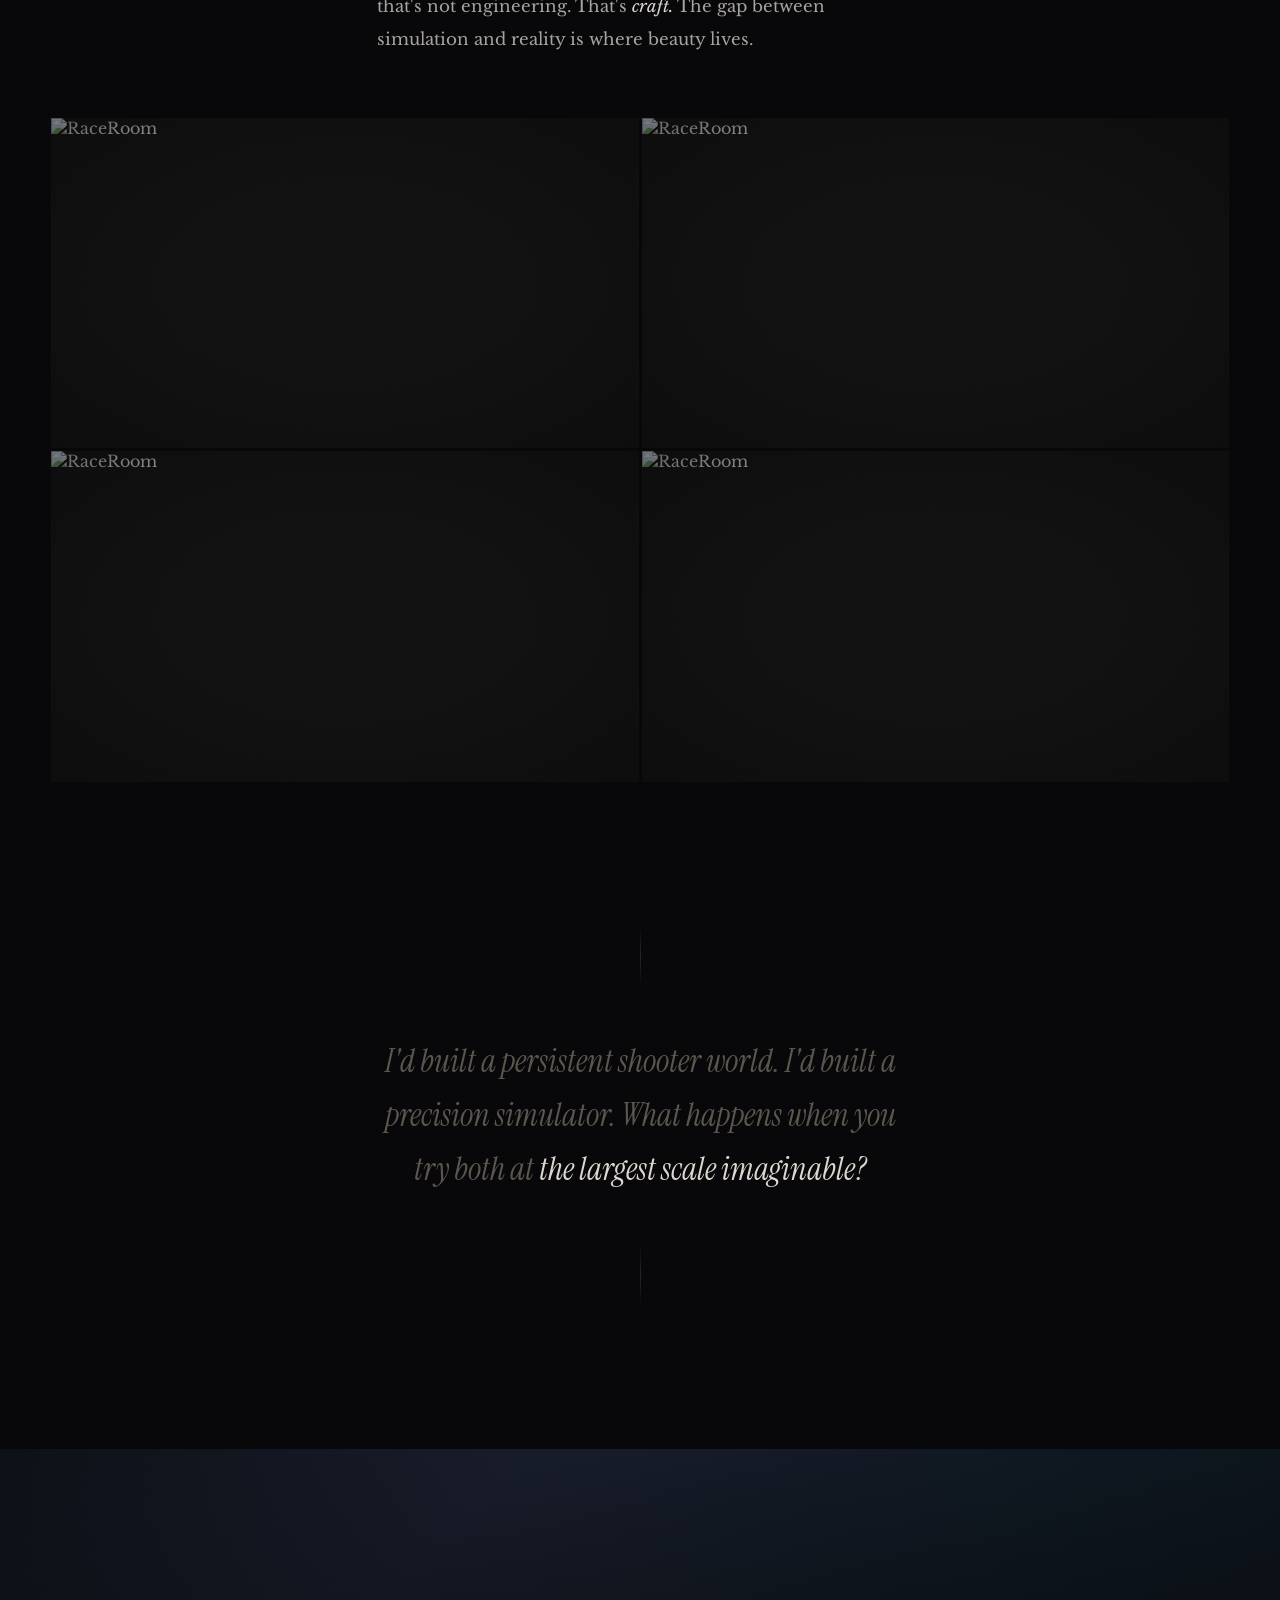
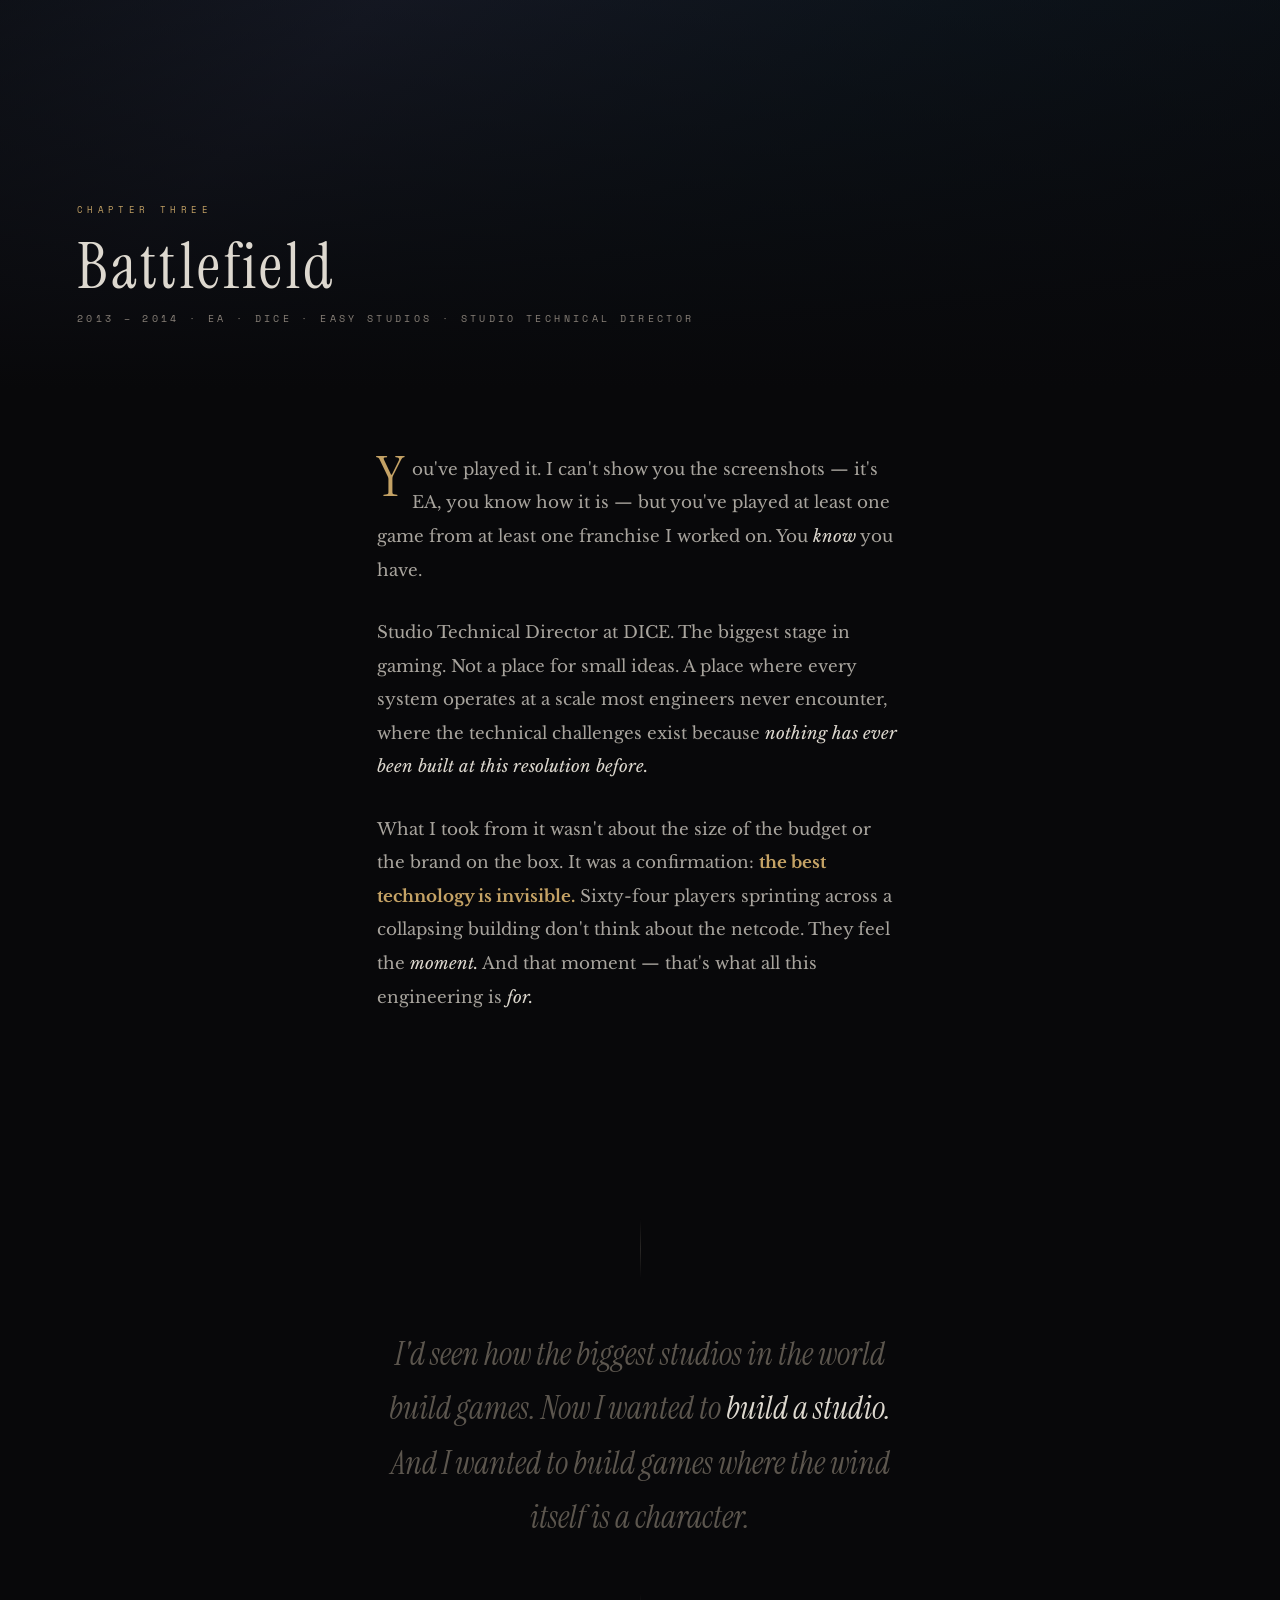
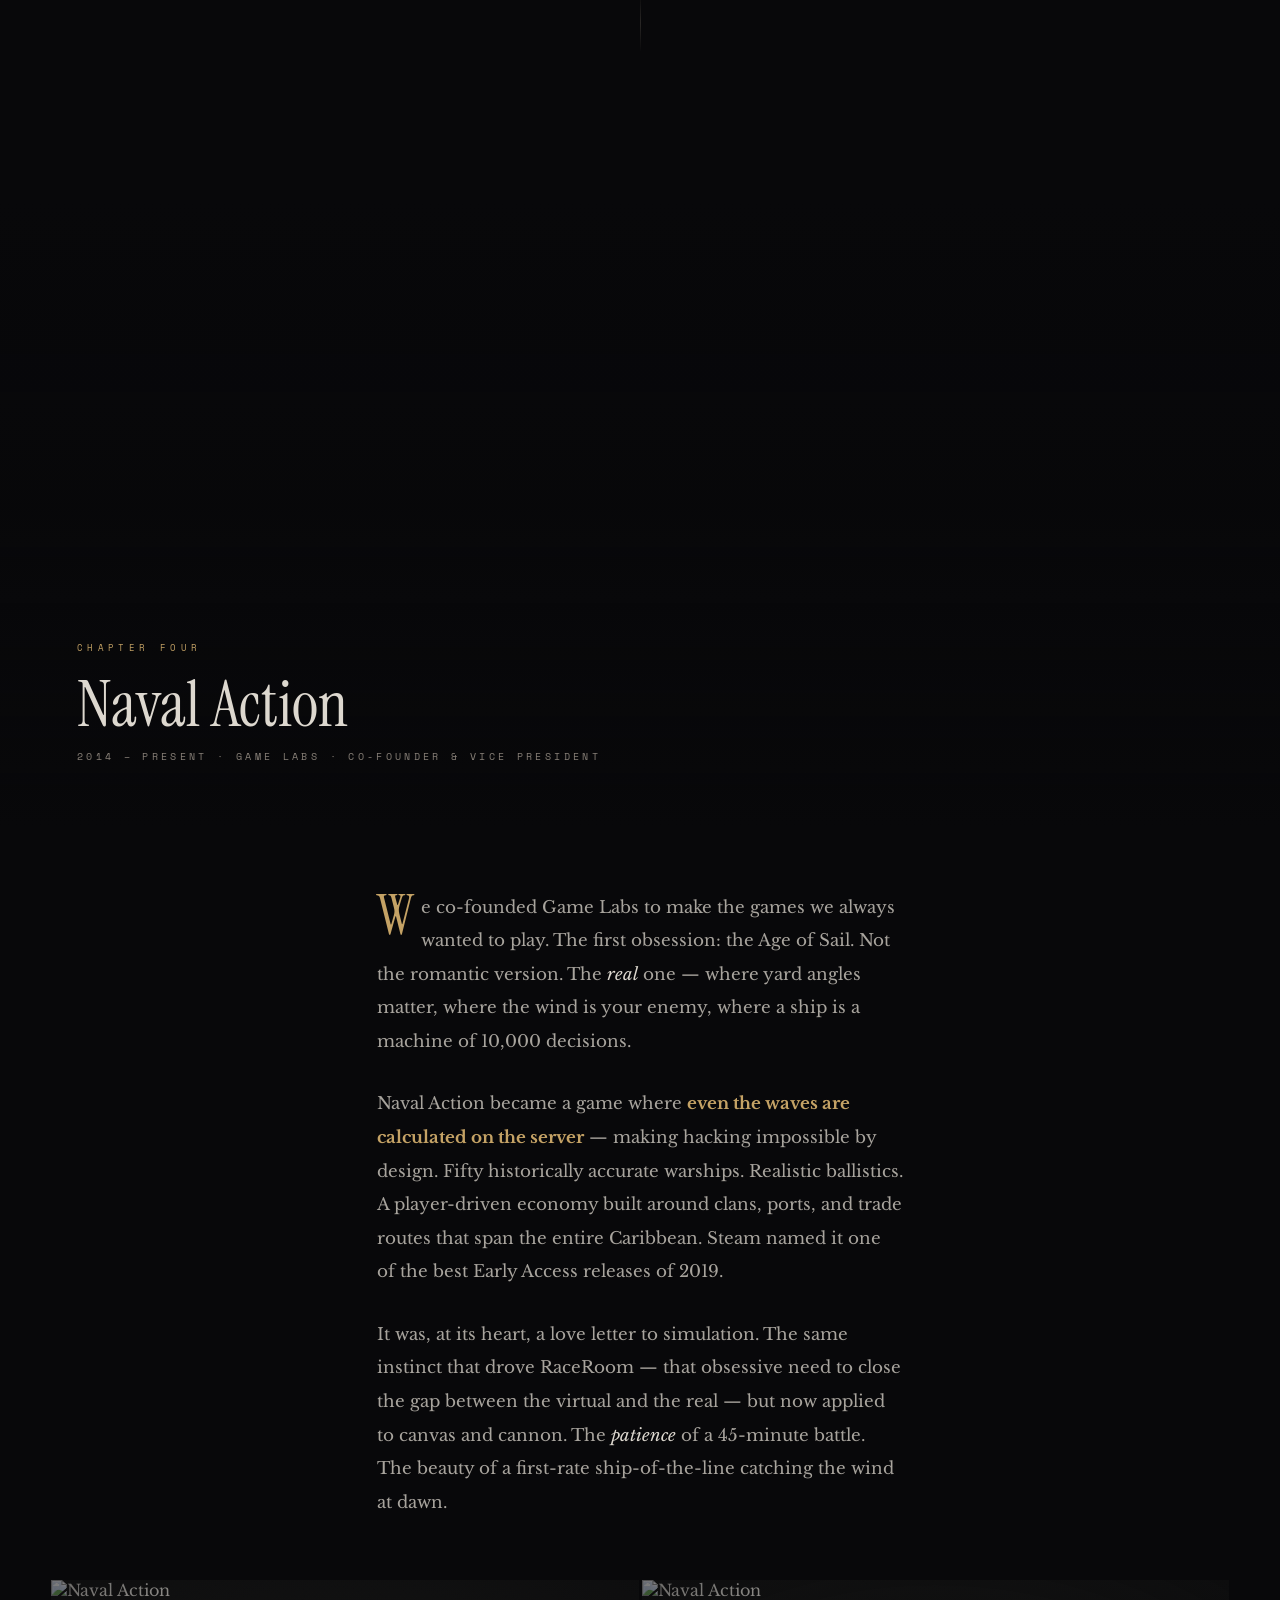
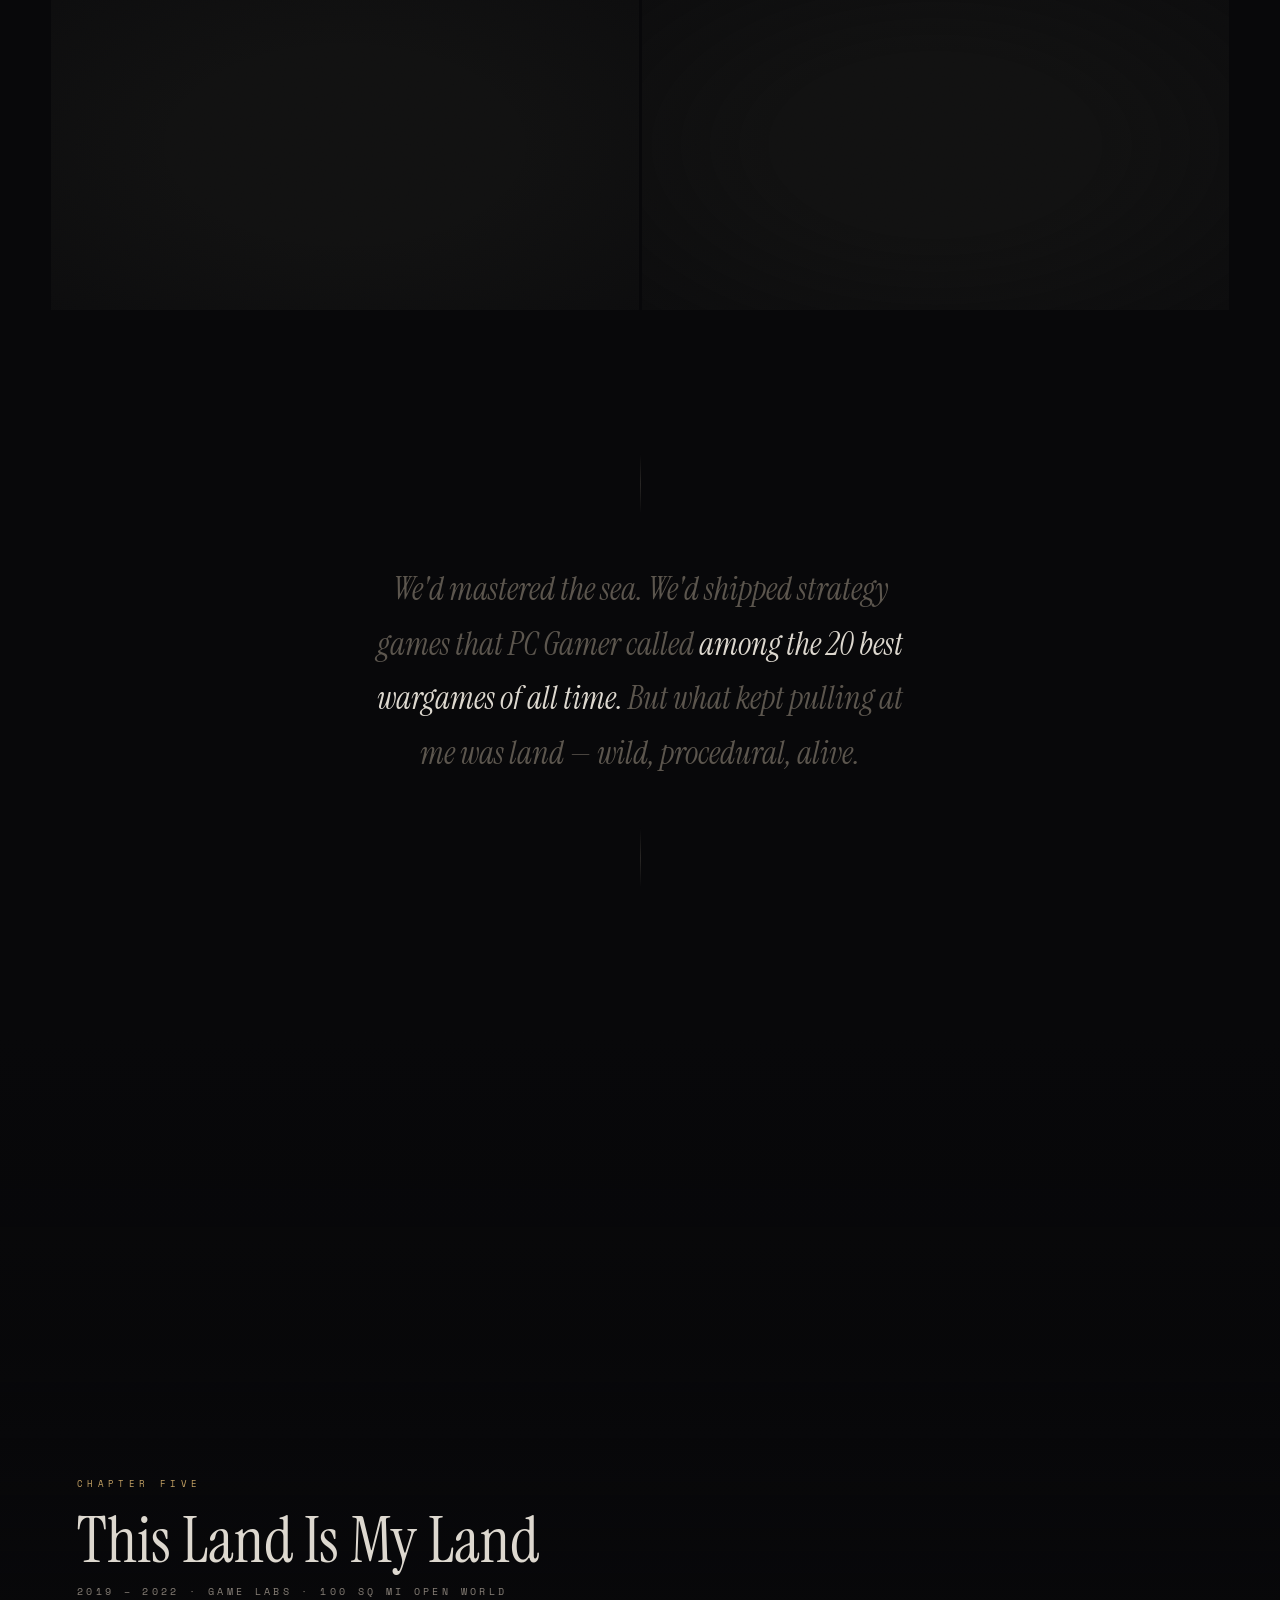
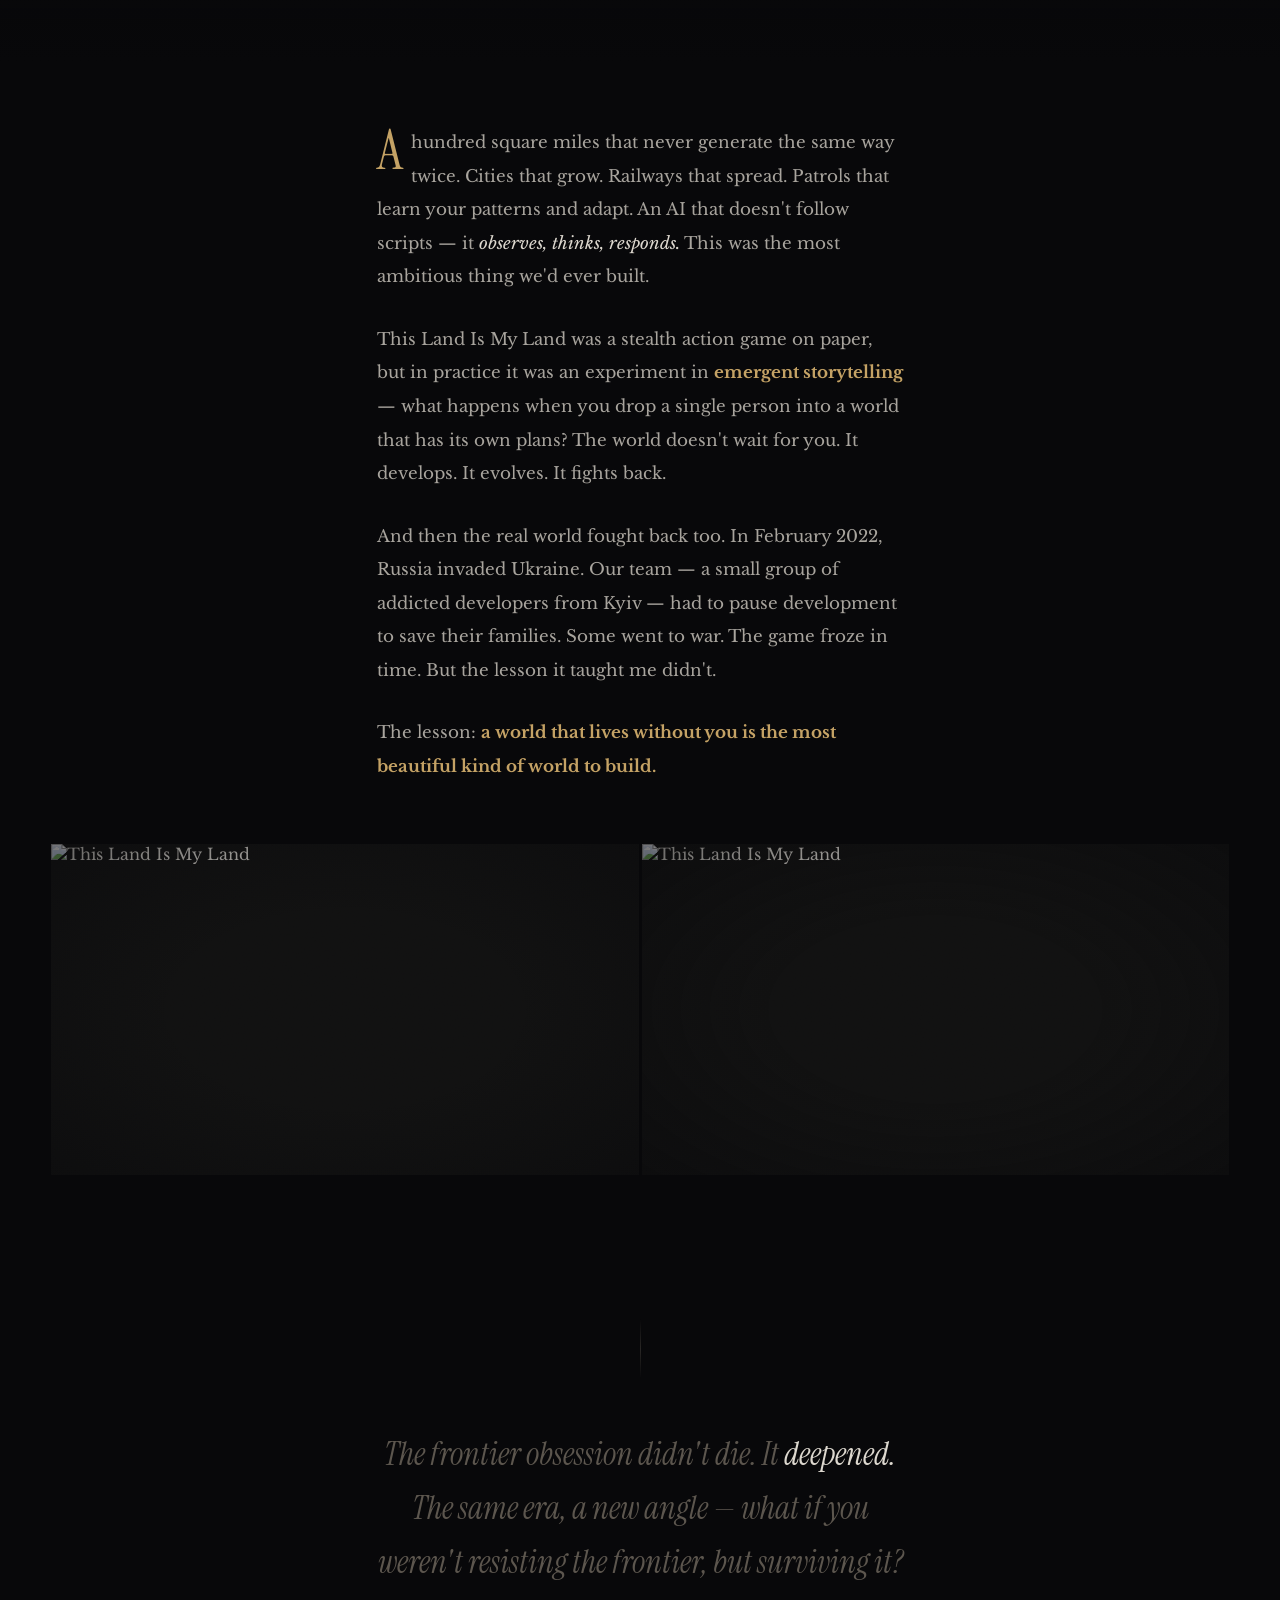
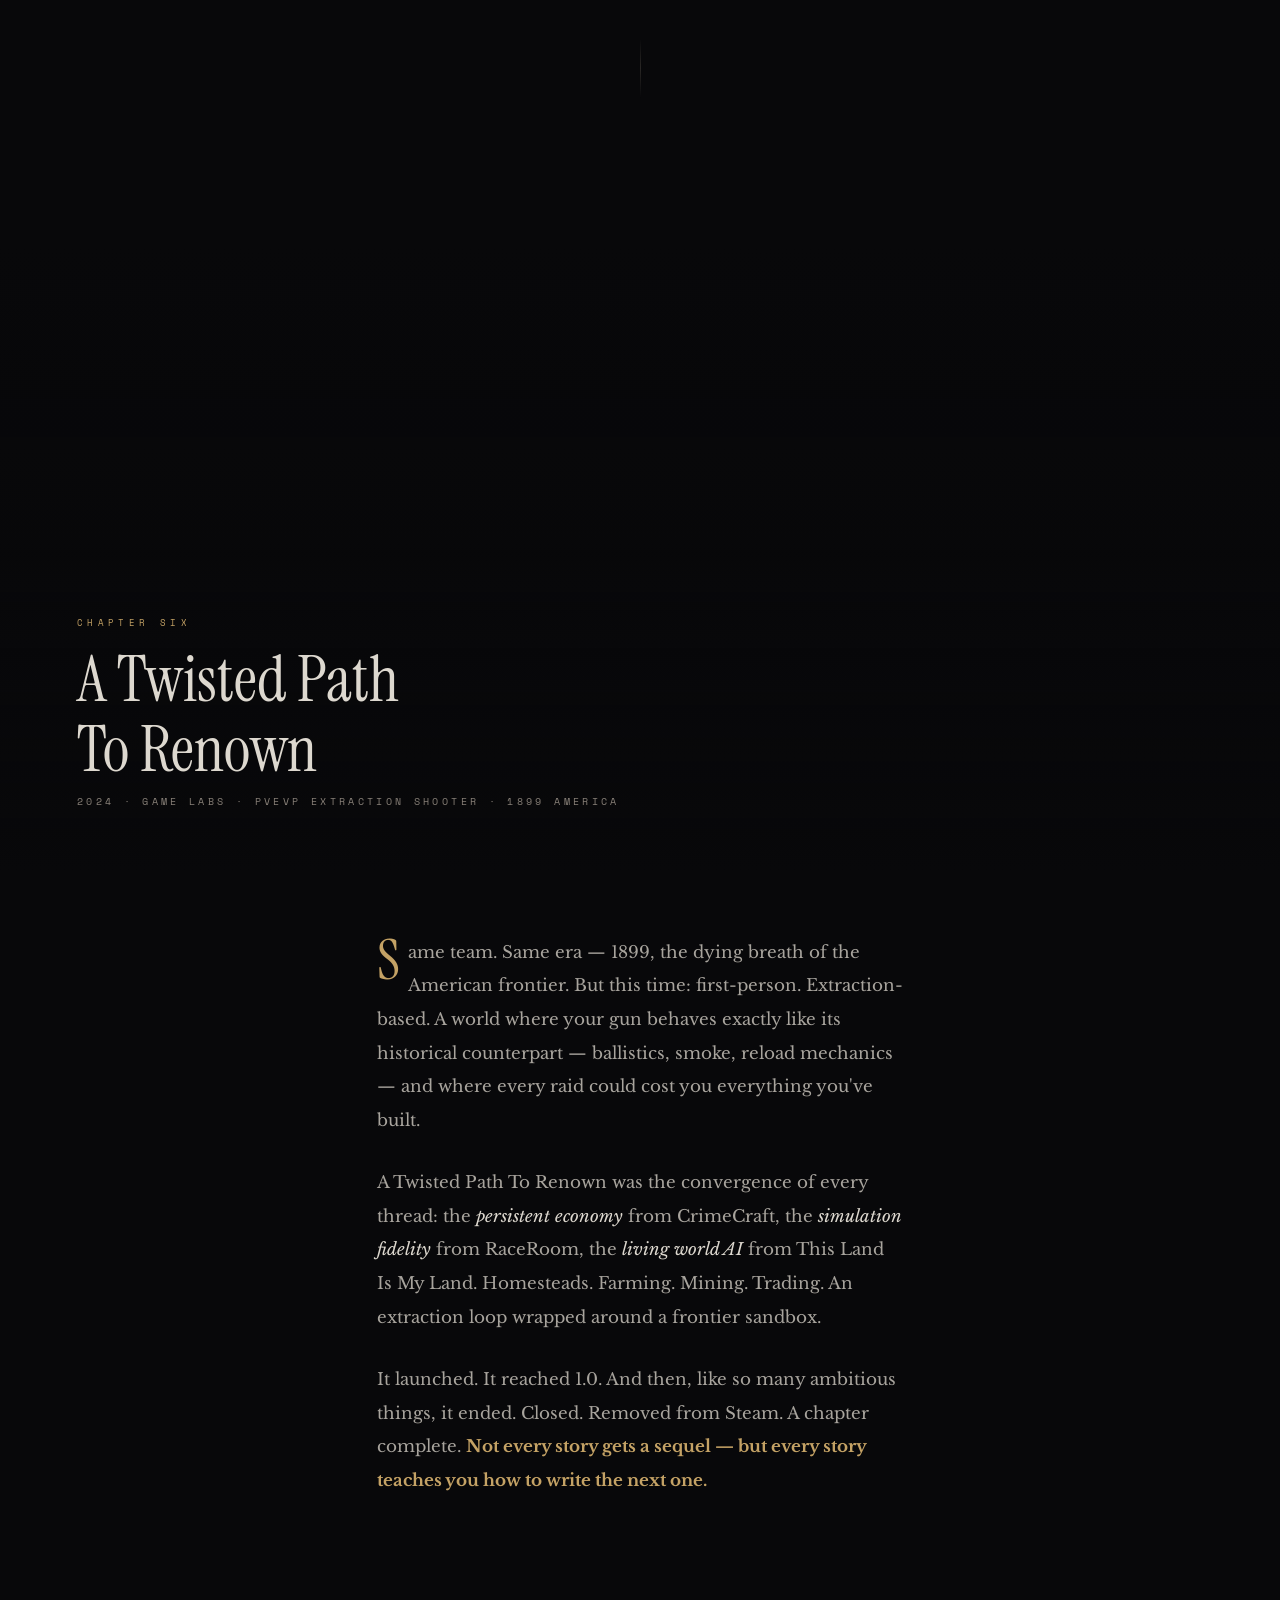
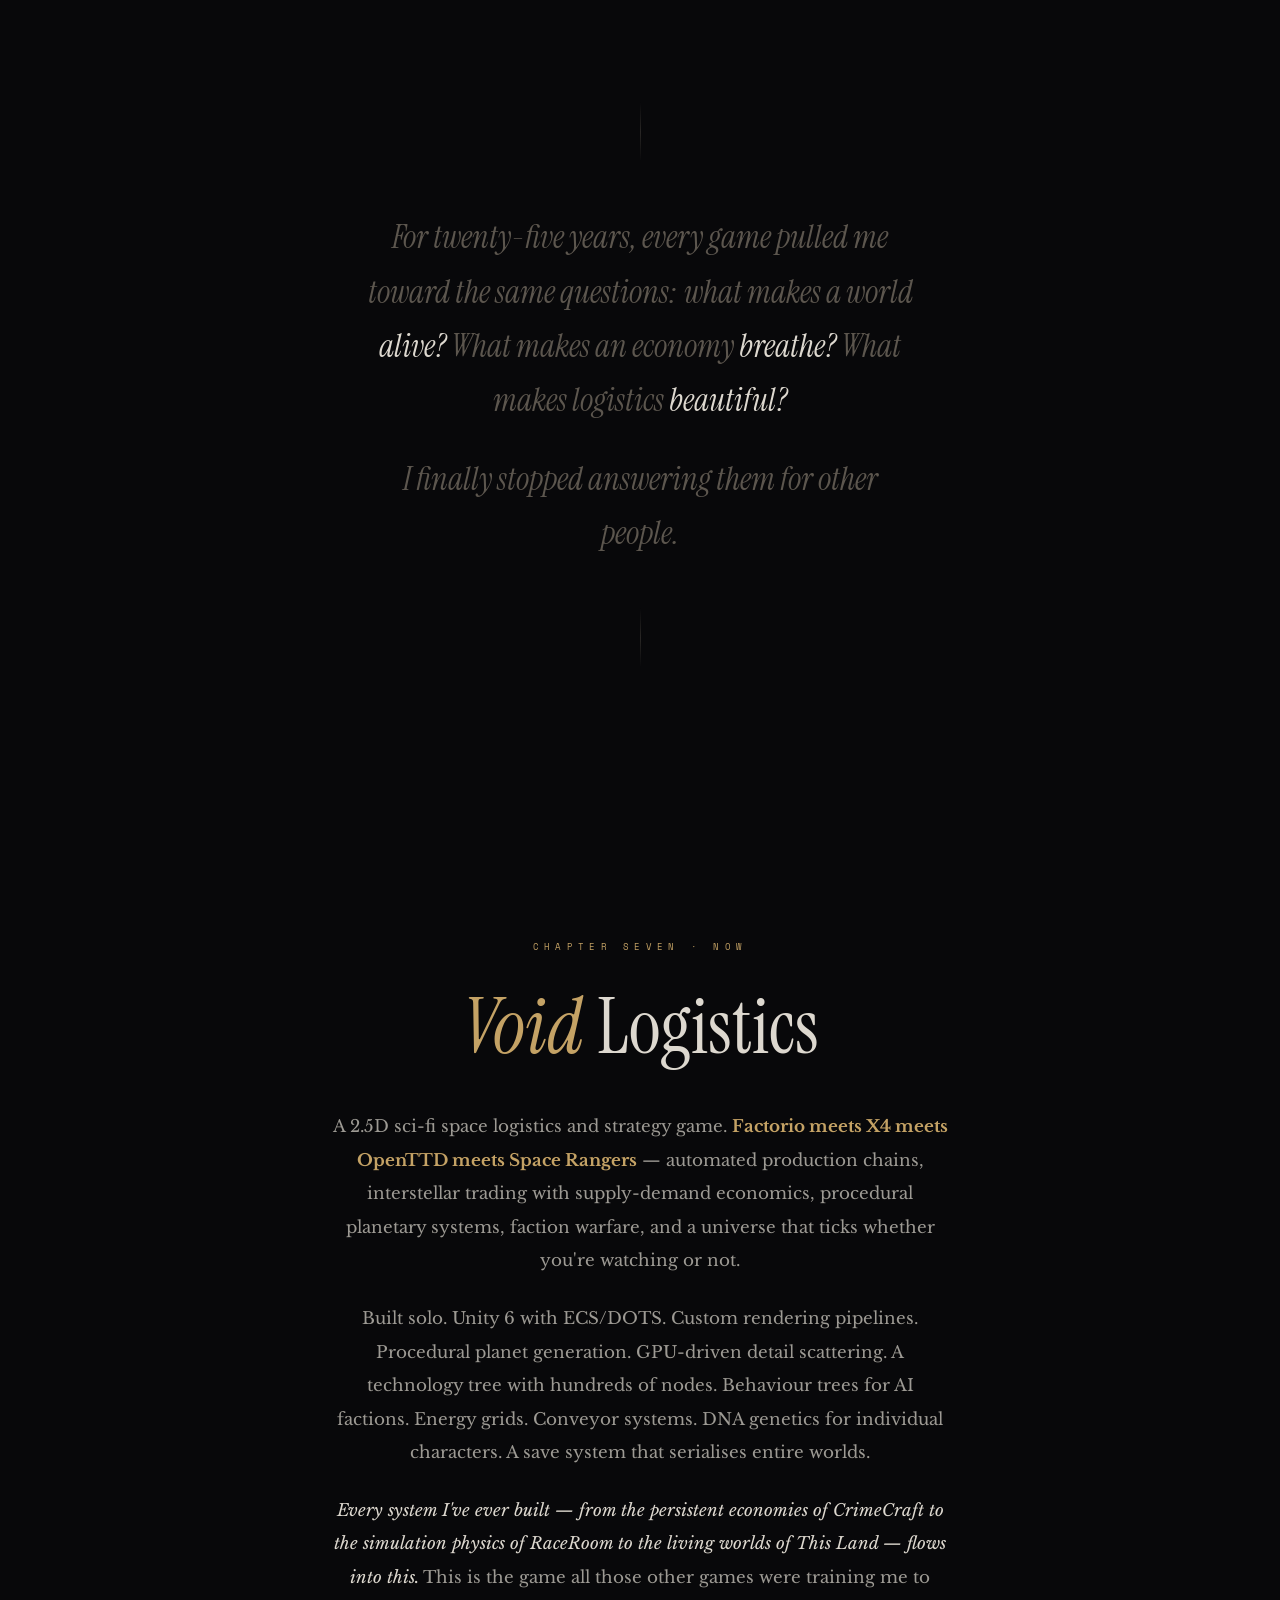
==== commit 329e1877: "Update index.html" ====
--- a/index.html
+++ b/index.html
@@ -1,370 +1,704 @@
-<html>
-<!--
- head
--->
+<!DOCTYPE html>
+<html lang="en">
 <head>
-	<link rel="icon" 
-      type="image/png" 
-      href="content/favicon.png">
-
-	<title>
-	Denis Khachatran
-	</title>
-	
-	<link href="reset.css" rel="stylesheet" type="text/css" />
-	<link href="960/text.css" rel="stylesheet" type="text/css" />
-	<link href="960/960.css" rel="stylesheet" type="text/css" />
-	<link href="khachatran.css" rel="stylesheet" type="text/css" />
-	
-
-	<link href='http://fonts.googleapis.com/css?family=Roboto+Condensed' rel='stylesheet' type='text/css'>
-	<link href='http://fonts.googleapis.com/css?family=Homenaje' rel='stylesheet' type='text/css'>
-	
-	<script type="text/javascript">
-
-	  var _gaq = _gaq || [];
-	  _gaq.push(['_setAccount', 'UA-24943446-1']);
-	  _gaq.push(['_trackPageview']);
-	
-	  (function() {
-	    var ga = document.createElement('script'); ga.type = 'text/javascript'; ga.async = true;
-	    ga.src = ('https:' == document.location.protocol ? 'https://ssl' : 'http://www') + '.google-analytics.com/ga.js';
-	    var s = document.getElementsByTagName('script')[0]; s.parentNode.insertBefore(ga, s);
-	  })();
-	
-	</script>
+<meta charset="UTF-8">
+<meta name="viewport" content="width=device-width, initial-scale=1.0">
+<title>Denys Khachatrian — The Games That Made Me</title>
+<style>
+@import url('https://fonts.googleapis.com/css2?family=Instrument+Serif:ital@0;1&family=Space+Mono:wght@400;700&family=Libre+Baskerville:ital,wght@0,400;0,700;1,400&display=swap');
+
+*, *::before, *::after { margin: 0; padding: 0; box-sizing: border-box; }
+
+:root {
+  --bg: #08080a;
+  --fg: #ddd8cf;
+  --muted: #5c564e;
+  --gold: #c4a265;
+  --rust: #a05a3c;
+  --sea: #3a6b7c;
+  --forest: #4a7a5c;
+  --smoke: #888078;
+  --chapter-gap: 0;
+}
+
+html { scroll-behavior: smooth; }
+
+body {
+  background: var(--bg);
+  color: var(--fg);
+  font-family: 'Libre Baskerville', serif;
+  -webkit-font-smoothing: antialiased;
+  overflow-x: hidden;
+}
+
+/* ═══ GRAIN ═══ */
+body::after {
+  content: '';
+  position: fixed;
+  inset: 0;
+  background-image: url("data:image/svg+xml,%3Csvg viewBox='0 0 512 512' xmlns='http://www.w3.org/2000/svg'%3E%3Cfilter id='n'%3E%3CfeTurbulence type='fractalNoise' baseFrequency='0.65' numOctaves='3' stitchTiles='stitch'/%3E%3C/filter%3E%3Crect width='100%25' height='100%25' filter='url(%23n)' opacity='0.035'/%3E%3C/svg%3E");
+  pointer-events: none;
+  z-index: 9999;
+}
+
+::selection { background: var(--gold); color: var(--bg); }
+
+/* ═══ OPENING ═══ */
+.opening {
+  min-height: 100vh;
+  display: flex;
+  align-items: center;
+  justify-content: center;
+  text-align: center;
+  padding: 2rem;
+  position: relative;
+}
+
+.opening-glow {
+  position: absolute;
+  width: 600px;
+  height: 600px;
+  border-radius: 50%;
+  background: radial-gradient(circle, rgba(196,162,101,0.06) 0%, transparent 70%);
+  top: 50%;
+  left: 50%;
+  transform: translate(-50%, -50%);
+  animation: breathe 8s ease-in-out infinite;
+}
+
+@keyframes breathe {
+  0%, 100% { transform: translate(-50%, -50%) scale(1); opacity: 0.6; }
+  50% { transform: translate(-50%, -50%) scale(1.15); opacity: 1; }
+}
+
+.opening-inner { position: relative; z-index: 2; max-width: 720px; }
+
+.opening-pretitle {
+  font-family: 'Space Mono', monospace;
+  font-size: 0.6rem;
+  letter-spacing: 0.6em;
+  text-transform: uppercase;
+  color: var(--gold);
+  margin-bottom: 2rem;
+  opacity: 0;
+  animation: fadeUp 1s ease forwards 0.3s;
+}
+
+.opening-name {
+  font-family: 'Instrument Serif', serif;
+  font-size: clamp(2.8rem, 8vw, 7rem);
+  font-weight: 400;
+  line-height: 1;
+  letter-spacing: -0.02em;
+  color: var(--fg);
+  margin-bottom: 1.5rem;
+  opacity: 0;
+  animation: fadeUp 1.2s ease forwards 0.5s;
+}
+
+.opening-title {
+  font-family: 'Instrument Serif', serif;
+  font-size: clamp(1.4rem, 3.5vw, 2.4rem);
+  font-weight: 400;
+  font-style: italic;
+  line-height: 1.3;
+  color: var(--smoke);
+  margin-bottom: 2rem;
+  opacity: 0;
+  animation: fadeUp 1.2s ease forwards 0.8s;
+}
+
+.opening-title em {
+  font-style: italic;
+  color: var(--gold);
+}
+
+.opening-lede {
+  font-size: 1.1rem;
+  line-height: 1.9;
+  color: var(--smoke);
+  font-style: italic;
+  opacity: 0;
+  animation: fadeUp 1s ease forwards 1.1s;
+}
+
+.opening-scroll-cue {
+  position: absolute;
+  bottom: 2.5rem;
+  left: 50%;
+  transform: translateX(-50%);
+  opacity: 0;
+  animation: fadeUp 1s ease forwards 1.5s;
+}
+
+.opening-scroll-cue span {
+  display: block;
+  width: 1px;
+  height: 48px;
+  background: linear-gradient(to bottom, var(--gold), transparent);
+  margin: 0 auto 0.5rem;
+  animation: pulse 2.5s ease-in-out infinite;
+}
+
+.opening-scroll-cue small {
+  font-family: 'Space Mono', monospace;
+  font-size: 0.5rem;
+  letter-spacing: 0.4em;
+  text-transform: uppercase;
+  color: var(--muted);
+}
+
+@keyframes fadeUp {
+  from { opacity: 0; transform: translateY(25px); }
+  to { opacity: 1; transform: translateY(0); }
+}
+@keyframes pulse {
+  0%, 100% { opacity: 0.3; } 50% { opacity: 1; }
+}
+
+/* ═══ CHAPTER ═══ */
+.chapter {
+  position: relative;
+  overflow: hidden;
+}
+
+/* Full-bleed image with text overlay */
+.chapter-hero {
+  position: relative;
+  min-height: 70vh;
+  display: flex;
+  align-items: flex-end;
+  padding: 4rem clamp(2rem, 6vw, 6rem);
+  overflow: hidden;
+}
+
+.chapter-hero-img {
+  position: absolute;
+  inset: 0;
+  background-size: cover;
+  background-position: center;
+  filter: brightness(0.4) contrast(1.05) saturate(0.7) blur(1.5px);
+  transition: transform 12s ease-out;
+  transform: scale(1.04);
+}
+
+.chapter:hover .chapter-hero-img { transform: scale(1.07); }
+
+.chapter-hero-overlay {
+  position: absolute;
+  inset: 0;
+  background: linear-gradient(to top, var(--bg) 0%, rgba(8,8,10,0.3) 50%, rgba(8,8,10,0.5) 100%);
+}
+
+.chapter-hero-content {
+  position: relative;
+  z-index: 2;
+  max-width: 700px;
+}
+
+.chapter-number {
+  font-family: 'Space Mono', monospace;
+  font-size: 0.55rem;
+  letter-spacing: 0.5em;
+  text-transform: uppercase;
+  color: var(--gold);
+  margin-bottom: 1rem;
+}
+
+.chapter-title {
+  font-family: 'Instrument Serif', serif;
+  font-size: clamp(2rem, 5vw, 4rem);
+  font-weight: 400;
+  line-height: 1.1;
+  margin-bottom: 0.5rem;
+}
+
+.chapter-subtitle {
+  font-family: 'Space Mono', monospace;
+  font-size: 0.6rem;
+  letter-spacing: 0.35em;
+  text-transform: uppercase;
+  color: var(--smoke);
+  margin-bottom: 0rem;
+}
+
+/* Chapter body text */
+.chapter-body {
+  max-width: 680px;
+  margin: 0 auto;
+  padding: 4rem clamp(2rem, 6vw, 6rem) 2rem;
+}
+
+.chapter-body p {
+  font-size: 1.05rem;
+  line-height: 2;
+  color: rgba(221,216,207,0.75);
+  margin-bottom: 1.8rem;
+}
+
+.chapter-body p:first-child::first-letter {
+  font-family: 'Instrument Serif', serif;
+  font-size: 3.5rem;
+  float: left;
+  line-height: 0.8;
+  padding-right: 0.5rem;
+  padding-top: 0.15rem;
+  color: var(--gold);
+}
+
+.chapter-body em { color: var(--fg); font-style: italic; }
+.chapter-body strong { color: var(--gold); font-weight: 700; }
+
+/* Screenshot gallery */
+.chapter-gallery {
+  display: grid;
+  gap: 3px;
+  margin: 0 clamp(1rem, 4vw, 4rem) 0;
+}
+
+.chapter-gallery.g2 { grid-template-columns: 1fr 1fr; }
+.chapter-gallery.g3 { grid-template-columns: 2fr 1fr; }
+.chapter-gallery.g1 { grid-template-columns: 1fr; max-width: 900px; margin-left: auto; margin-right: auto; }
+.chapter-gallery.g4 { grid-template-columns: 1fr 1fr; }
+
+.gal-img {
+  position: relative;
+  overflow: hidden;
+  aspect-ratio: 16/9;
+  background: #111;
+}
+
+.gal-img::before {
+  content: '';
+  position: absolute;
+  inset: 0;
+  z-index: 2;
+  pointer-events: none;
+  background: radial-gradient(ellipse at center, transparent 40%, rgba(8,8,10,0.5) 100%);
+}
+
+.gal-img::after {
+  content: '';
+  position: absolute;
+  inset: 0;
+  z-index: 3;
+  pointer-events: none;
+  background-image: url("data:image/svg+xml,%3Csvg viewBox='0 0 256 256' xmlns='http://www.w3.org/2000/svg'%3E%3Cfilter id='n'%3E%3CfeTurbulence type='fractalNoise' baseFrequency='0.8' numOctaves='4' stitchTiles='stitch'/%3E%3C/filter%3E%3Crect width='100%25' height='100%25' filter='url(%23n)' opacity='0.07'/%3E%3C/svg%3E");
+  mix-blend-mode: overlay;
+}
+
+.gal-img img {
+  width: 100%;
+  height: 100%;
+  object-fit: cover;
+  transition: all 1.2s cubic-bezier(0.16, 1, 0.3, 1);
+  filter: saturate(0.7) contrast(0.95) brightness(0.9) blur(0.5px);
+}
+
+.gal-img:hover img {
+  transform: scale(1.04);
+  filter: saturate(0.9) contrast(1) brightness(1) blur(0.3px);
+}
+
+/* Transition / bridge between chapters */
+.bridge {
+  padding: 6rem clamp(2rem, 6vw, 6rem);
+  max-width: 700px;
+  margin: 0 auto;
+  text-align: center;
+}
+
+.bridge p {
+  font-family: 'Instrument Serif', serif;
+  font-size: clamp(1.3rem, 3vw, 2rem);
+  font-style: italic;
+  line-height: 1.7;
+  color: var(--muted);
+}
+
+.bridge p em { color: var(--fg); }
+
+.bridge-line {
+  width: 1px;
+  height: 60px;
+  background: linear-gradient(to bottom, transparent, var(--muted), transparent);
+  margin: 3rem auto;
+  opacity: 0.4;
+}
+
+/* ═══ THE FUTURE SECTION ═══ */
+.future {
+  padding: 8rem clamp(2rem, 6vw, 6rem);
+  text-align: center;
+  position: relative;
+}
+
+.future-label {
+  font-family: 'Space Mono', monospace;
+  font-size: 0.55rem;
+  letter-spacing: 0.6em;
+  text-transform: uppercase;
+  color: var(--gold);
+  margin-bottom: 2rem;
+}
+
+.future h2 {
+  font-family: 'Instrument Serif', serif;
+  font-size: clamp(2.5rem, 6vw, 5rem);
+  font-weight: 400;
+  line-height: 1.1;
+  margin-bottom: 2.5rem;
+}
+
+.future h2 em { font-style: italic; color: var(--gold); }
+
+.future-desc {
+  max-width: 620px;
+  margin: 0 auto;
+  font-size: 1.05rem;
+  line-height: 2;
+  color: rgba(221,216,207,0.7);
+}
+
+.future-desc em { color: var(--fg); font-style: italic; }
+.future-desc strong { color: var(--gold); font-weight: 700; }
+
+.future-tags {
+  margin-top: 3rem;
+  font-family: 'Space Mono', monospace;
+  font-size: 0.6rem;
+  letter-spacing: 0.25em;
+  color: var(--muted);
+  line-height: 2.4;
+}
+
+.future-tags span {
+  display: inline-block;
+  border: 1px solid rgba(92,86,78,0.3);
+  padding: 0.3em 0.8em;
+  margin: 0.2em;
+  border-radius: 2px;
+}
+
+/* ═══ CLOSING ═══ */
+.closing {
+  padding: 6rem 2rem 3rem;
+  text-align: center;
+}
+
+.closing-name {
+  font-family: 'Instrument Serif', serif;
+  font-size: 1.6rem;
+  margin-bottom: 0.8rem;
+}
+
+.closing-link {
+  font-family: 'Space Mono', monospace;
+  font-size: 0.65rem;
+  letter-spacing: 0.2em;
+}
+
+.closing-link a {
+  color: var(--gold);
+  text-decoration: none;
+  border-bottom: 1px solid rgba(196,162,101,0.3);
+  transition: border-color 0.3s;
+}
+.closing-link a:hover { border-color: var(--gold); }
+
+.closing-end {
+  font-family: 'Space Mono', monospace;
+  font-size: 0.45rem;
+  letter-spacing: 0.5em;
+  text-transform: uppercase;
+  color: rgba(92,86,78,0.4);
+  margin-top: 5rem;
+}
+
+/* ═══ SCROLL REVEAL ═══ */
+.sr { opacity: 0; transform: translateY(35px); transition: all 1s cubic-bezier(0.16, 1, 0.3, 1); }
+.sr.visible { opacity: 1; transform: translateY(0); }
+.sr-d1 { transition-delay: 0.1s; }
+.sr-d2 { transition-delay: 0.2s; }
+.sr-d3 { transition-delay: 0.3s; }
+
+/* ═══ RESPONSIVE ═══ */
+@media (max-width: 768px) {
+  .chapter-hero { min-height: 55vh; padding: 2rem 1.5rem; }
+  .chapter-body { padding: 3rem 1.5rem 1.5rem; }
+  .chapter-gallery.g2, .chapter-gallery.g3, .chapter-gallery.g4 { grid-template-columns: 1fr; }
+  .bridge { padding: 4rem 1.5rem; }
+}
+</style>
 </head>
-<!--
- body
--->
 <body>
-	
-<div>
-	<hr/>
-</div>
-
-<div class="name-box">
-	<div class="header" align="center">
-		Denis Khachatrian
-	</div>
-
-	<div class="signature-box">
-		<div class="signature-box-left">
-		expert in MMO and game-as-service development
-		</div>
-		<div class="signature-box-right">
-		making games since '00s
-		</div>
-	</div>
-</div>
-
-<div class="total-experience-box">
-	<ul>
-		<li>
-		programming since 2000
-		</li>
-		<li>
-		leading since 2004
-		</li>
-		<li>
-		shipped more than 10 products
-		</li>
-	</ul>
-</div>
-
-
-<div class="contacts-box">
-	<ul>
-	<li class="contacts-box-contact-type">email:</li>
-	<li class="contacts-box-contact">denis@khachatran.com</li>
-	<li><br/></li>
-	<li class="contacts-box-contact-type">Skype:</li>
-	<li class="contacts-box-contact">rsklnkv</li>
-	<li><br/></li>
-	<li><br/></li>
-	<!--<li><a href="content/Denis_Khachatran.pdf">download .pdf version</a></li>-->
-	<li>Need .pdf? <a href="javascript:window.print()">Print</a> it!</li>
-	</ul>
-</div>
-
-<!--
-<div class="petprojects-box">
-	<ul>
-		<li>
-		as a big fan of dynamic and generated content I love to work on some generated worlds.
-		some of my experiments ended up in 512x512km city full of zombies or minecraft like worlds..
-		sometime it looks like a wasteland but all my "pets" are about generating worlds
-		</li>
-		<li>
-		<br/>
-		</li>
-		<li>
-			<div id="screenshots-pet">
-				<ul>
-					<li><img src="content/Screenshots/Pet_1.jpg" width="130" height="auto" style="position: relative; left: -32px; top: -2px;"/></li>
-					<li><img src="content/Screenshots/Pet_2.jpg" width="130" height="auto" style="position: relative; left: -24px; top: -28px;"/></li>
-					<li><img src="content/Screenshots/Pet_3.jpg" width="130" height="auto" style="position: relative; left: -35px; top: -46px;"/></li>
-					<li><img src="content/Screenshots/Pet_4.jpg" width="130" height="auto" style="position: relative; left: -28px; top: -50px;"/></li>
-				</ul>
-			</div>
-		</li>
-	</ul>
-</div>
--->
-<div class="right-side-effects">
-</div>
-
-<div id="Main" class="content">
-	<div id="experience" class="content-experience">
-		<div class="main-points-box">
-		Every aspect of game development including programming, management, gameplay, design, marketing and technical overview of art.
-		Outstanding programming knowledge including highest quality of code, low and high level optimisation, basic and advanced patterns and techniques.
-		Knowledge in every aspect of shipping a game to millions of people through numerous content delivery systems with numerous hardware and software configurations, pushing it to the top and holding it there. Not only from technical point of view.
-		</div>
-	</div>
-	
-	<!-- Game Labs -->
-	<div class="content-box">
-		<div class="years-box">
-		2014 - now
-		</div>
-		<div class="title-box">
-		Vice President, Co-founder
-		</div>
-		<div class="company-name-box">
-		Game Labs
-		</div>
-		<div class="experience-desc-box">
-			<div class="container_12">
-				<div class="grid_7">
-					<ul class="experience-list">
-						<li><a href="https://www.thislandmyland.com/">This Land Is My Land</a></li>
-						<li><a href="http://navalaction.com">Naval Action</a></li>
-						<li><a href="http://ultimategeneral.com">Ultimate General series</a></li>
-					</ul>
-				</div>
-				<div class="grid_5">
-					<div id="screenshots">
-						<ul>
-							<li><img src="content/Screenshots/TLIML_1.jpg" width="180" height="auto" style="position: relative; left: 8px; top: 6px;"/></li>
-							<li><img src="content/Screenshots/TLIML_2.jpg" width="180" height="auto" style="position: relative; left: -4px; top: 9px;"/></li>
-							<li><img src="content/Screenshots/NA_1.jpg" width="180" height="auto" style="position: relative; left: 8px; top: 4px;"/></li>
-							<li><img src="content/Screenshots/NA_2.jpg" width="180" height="auto" style="position: relative; left: -4px; top: 2px;"/></li>
-							<li><img src="content/Screenshots/UGG_1.jpg" width="180" height="auto" style="position: relative; left: 12px; top: -12px;"/></li>
-							<li><img src="content/Screenshots/UGG_2.jpg" width="180" height="auto" style="position: relative; left: -12px; top: -16px;"/></li>
-						</ul>						
-					</div>
-				</div>
-			</div>
-		</div>
-	</div>
-
-	<!-- EA -->
-	<div class="content-box">
-		<div class="years-box">
-		2013 - 2014
-		</div>
-		<div class="title-box">
-		Studio Technical Director
-		</div>
-		<div class="company-name-box">
-		Electronic Arts/Digital Illusions CE/Easy Studios
-		</div>
-		<div class="experience-desc-box">
-			<div class="container_12">
-				<div class="grid_7">
-					<ul class="experience-list">
-						<li><h2>You definitely played at least one game within at least one franchise which I worked on :)</h2></li>
-						<li>
-						</li>
-					</ul>
-				</div>
-				<div class="grid_5">
-					<div id="screenshots">
-						Come on, it's EA, what kind of "allowed" screenshots I can post here?
-					</div>
-				</div>
-			</div>
-		</div>
-	</div>
-
-	<!-- SimBin -->
-	<div class="content-box">
-		<div class="years-box">
-		2011 - 2013
-		</div>
-		<div class="title-box">
-		lead developer/games and technologies lead
-		</div>
-		<div class="company-name-box">
-		SimBin Studios AB
-		</div>
-		<div class="experience-desc-box">
-			<div class="container_12">
-				<div class="grid_7">
-					<ul class="experience-list">
-						<li><h2>RaceRoom Racing Experience</h2></li>
-						<li>
-						Joined SimBin Studios AB as a Lead Developer to work on headline project.
-						Created game-as-service game and racing framework on top of it.
-						</li>
-					</ul>
-				</div>
-				<div class="grid_5">
-					<div id="screenshots">
-						<ul>
-							<li><img src="content/Screenshots/R3E_1.jpg" width="180" height="auto" style="position: relative; left: 8px; top: 4px;"/></li>
-							<li><img src="content/Screenshots/R3E_2.jpg" width="180" height="auto" style="position: relative; left: -4px; top: 2px;"/></li>
-							<li><img src="content/Screenshots/R3E_3.jpg" width="180" height="auto" style="position: relative; left: 12px; top: -12px;"/></li>
-							<li><img src="content/Screenshots/R3E_4.jpg" width="180" height="auto" style="position: relative; left: -12px; top: -16px;"/></li>
-						</ul>
-					</div>
-				</div>
-			</div>
-		</div>
-	</div>
-
-	<!-- Vogster -->
-	<div class="content-box">
-		<div class="years-box">
-		2006 - 2011
-		</div>
-		<div class="title-box">
-		head of R&D department/lead developer
-		</div>
-		<div class="company-name-box">
-		Vogster Entertainment
-		</div>
-		<div class="experience-desc-box">
-			<div class="container_12">
-				<div class="grid_7">
-					<ul class="experience-list">
-						<li><h2>CrimeCraft and 2 expansions</h2></li>
-						<li>
-						Joined Vogster Entertainment as a Head of R&D department. Worked with all departments to find best solutions for each product.
-						Joined CrimeCraft team as a Lead Developer to find a best way how to release product in time and with required amount of features.
-						Successfully shipped product to all regions.
-						</li>
-					</ul>
-				</div>
-				<div class="grid_5">
-					<div id="screenshots">
-						<ul>
-							<li><img src="content/Screenshots/CC_1.jpg" width="180" height="auto" style="position: relative; left: 8px; top: 4px;"/></li>
-							<li><img src="content/Screenshots/CC_2.jpg" width="180" height="auto" style="position: relative; left: -4px; top: 2px;"/></li>
-							<li><img src="content/Screenshots/CC_3.jpg" width="180" height="auto" style="position: relative; left: 12px; top: -12px;"/></li>
-							<li><img src="content/Screenshots/CC_4.jpg" width="180" height="auto" style="position: relative; left: -12px; top: -16px;"/></li>
-						</ul>
-					</div>
-				</div>
-			</div>
-		</div>
-	</div>
-
-	<!-- Symphony -->
-	<div class="content-box">
-		<div class="years-box">
-		2004 - 2006
-		</div>
-		<div class="title-box">
-		technical director
-		</div>
-		<div class="company-name-box">
-		Symphony Games
-		</div>
-		<div class="experience-desc-box">
-			<div class="container_12">
-				<div class="grid_7">
-					<ul class="experience-list">
-						<li><h2>Expedition trophy</h2></li>
-						<li>
-						Created a game development studio to work as outsourcing production studio and develop own games.
-						Worked on in-house multi-platform technology with rich toolset. Increased number of employees from 5 to 20+ and worked on 3 projects at same time
-						</li>
-					</ul>
-				</div>
-				<div class="grid_5">
-					<div id="screenshots">
-						<ul>
-							<li><img src="content/Screenshots/Trophy_1.jpg" width="180" height="auto" style="position: relative; left: 4px; top: 2px;"/></li>
-							<li><img src="content/Screenshots/Trophy_2.jpg" width="180" height="auto" style="position: relative; left: -12px; top: 6px;"/></li>
-							<li><img src="content/Screenshots/Trophy_3.jpg" width="180" height="auto" style="position: relative; left: 12px; top: -12px;"/></li>
-							<li><img src="content/Screenshots/Trophy_4.jpg" width="180" height="auto" style="position: relative; left: -26px; top: -16px;"/></li>
-						</ul>
-					</div>
-				</div>
-			</div>
-		</div>
-	</div>
-
-	<!-- Abyss -->
-	<div class="content-box">
-		<div class="years-box">
-		2002 - 2004
-		</div>
-		<div class="title-box">
-		programmer/tools programmer
-		</div>
-		<div class="company-name-box">
-		Abyss Lights Studios
-		</div>
-		<div class="experience-desc-box">
-			<div class="container_12">
-				<div class="grid_7">
-					<ul class="experience-list">
-						<li><h2>Abyss Lights: Frozen Systems</h2></li>
-						<li>
-						content pipeline for in-house engine and mainstream DCC - Maya and 3dsmax
-						, engine components like rendering, scene management, sound, physics
-						, Geforce 256 rendering pipeline
-						, Dx9 and HLSL rendering pipeline
-						, tons of tools for other projects developed by studio
-						</li>
-					</ul>
-				</div>
-				<div class="grid_5">
-					<div id="screenshots">
-						<ul>
-							<li><img src="content/Screenshots/ALFS_1.jpg" width="180" height="auto" style="position: relative; left: 2px; top: 2px;"/></li>
-							<li><img src="content/Screenshots/ALFS_2.jpg" width="180" height="auto" style="position: relative; left: -22px; top: 12px;"/></li>
-							<li><img src="content/Screenshots/ALFS_3.jpg" width="180" height="auto" style="position: relative; left: 12px; top: -10px;"/></li>
-							<li><img src="content/Screenshots/ALFS_4.jpg" width="180" height="auto" style="position: relative; left: -26px; top: -5px;"/></li>
-						</ul>
-					</div>
-				</div>
-			</div>
-		</div>
-	</div>
-
-	<!-- Outsourcing -->
-	<div class="content-box">
-		<div class="years-box">
-		2000 - 2002
-		</div>
-		<div class="title-box">
-		programmer/rendering engineer
-		</div>
-		<div class="company-name-box">
-		outsourcing
-		</div>
-		<div class="experience-desc-box">
-			<div class="container_12">
-				<div class="grid_7">
-					<ul class="experience-list">
-						<li>
-						many random outsourcing tasks like RenderMan shaders, Maya and 3dsmax scripts and plugins, Tetris and Bejeweled kinda games, 
-						tool to synchronise real world camera and camera in Maya, etc
-						</li>
-					</ul>
-				</div>
-				<div class="grid_5">
-				no valuable screenshots
-				</div>
-			</div>
-		</div>
-	</div>
-
-</div>
-<hr/>
+
+<!-- ═══════════════════════════════════════════════════════════ -->
+<!-- OPENING -->
+<!-- ═══════════════════════════════════════════════════════════ -->
+<section class="opening">
+  <div class="opening-glow"></div>
+  <div class="opening-inner">
+    <div class="opening-pretitle">A story told in games</div>
+    <div class="opening-name">Denys Khachatrian</div>
+    <h1 class="opening-title">The games<br>that <em>made</em> me</h1>
+    <p class="opening-lede">
+      Every game I've built carried something from the last one. A fascination. 
+      An obsession. A question I couldn't stop asking. This is the thread that 
+      connects a post-apocalyptic city to the open sea to the edge of space.
+    </p>
+  </div>
+  <div class="opening-scroll-cue">
+    <span></span>
+    <small>Scroll to begin</small>
+  </div>
+</section>
+
+<!-- ═══════════════════════════════════════════════════════════ -->
+<!-- CHAPTER 1 — CRIMECRAFT -->
+<!-- ═══════════════════════════════════════════════════════════ -->
+<div class="chapter">
+  <div class="chapter-hero">
+    <div class="chapter-hero-img" style="background-image: url('https://khachatran.com/content/Screenshots/CC_1.jpg');"></div>
+    <div class="chapter-hero-overlay"></div>
+    <div class="chapter-hero-content sr">
+      <div class="chapter-number">Chapter One</div>
+      <h2 class="chapter-title">CrimeCraft</h2>
+      <div class="chapter-subtitle">2006 – 2011 · Vogster Entertainment · Unreal Engine 3</div>
+    </div>
+  </div>
+
+  <div class="chapter-body sr">
+    <p>It started with a city on fire. Sunrise City — a persistent-world MMO shooter where gangs replaced governments, economies ran on reputation, and every bullet mattered because the world never stopped. Published by THQ. Built on Unreal Engine 3. Shipped globally with two expansions.</p>
+    <p>This was the school. Not of code — I'd been writing that since 2000, from RenderMan shaders to custom DX9 engines. This was the school of <em>scale</em>. Of understanding what it takes to make a world that <strong>thousands of people live inside simultaneously</strong>. Trade systems. Loot economies. Gang territory control. Content pipelines that never sleep. The moment you ship an MMO, you learn that a game isn't a product — it's a <em>living organism.</em></p>
+    <p>CrimeCraft taught me that the most beautiful engineering is invisible. Players never see the servers. They feel <em>the world.</em></p>
+  </div>
+
+  <div class="chapter-gallery g4 sr sr-d1">
+    <div class="gal-img"><img src="https://khachatran.com/content/Screenshots/CC_2.jpg" alt="CrimeCraft" loading="lazy"></div>
+    <div class="gal-img"><img src="https://khachatran.com/content/Screenshots/CC_3.jpg" alt="CrimeCraft" loading="lazy"></div>
+    <div class="gal-img"><img src="https://khachatran.com/content/Screenshots/CC_4.jpg" alt="CrimeCraft" loading="lazy"></div>
+    <div class="gal-img"><img src="https://khachatran.com/content/Screenshots/CC_1.jpg" alt="CrimeCraft" loading="lazy"></div>
+  </div>
+</div>
+
+<!-- BRIDGE -->
+<div class="bridge sr">
+  <div class="bridge-line"></div>
+  <p>The persistent world stayed with me. But I wanted something <em>purer</em> — a simulation so precise that even the people living the real thing would trust it.</p>
+  <div class="bridge-line"></div>
+</div>
+
+<!-- ═══════════════════════════════════════════════════════════ -->
+<!-- CHAPTER 2 — RACEROOM -->
+<!-- ═══════════════════════════════════════════════════════════ -->
+<div class="chapter">
+  <div class="chapter-hero">
+    <div class="chapter-hero-img" style="background-image: url('https://khachatran.com/content/Screenshots/R3E_1.jpg');"></div>
+    <div class="chapter-hero-overlay"></div>
+    <div class="chapter-hero-content sr">
+      <div class="chapter-number">Chapter Two</div>
+      <h2 class="chapter-title">RaceRoom Racing Experience</h2>
+      <div class="chapter-subtitle">2011 – 2013 · SimBin Studios AB · Lead Developer</div>
+    </div>
+  </div>
+
+  <div class="chapter-body sr">
+    <p>From the chaos of gang warfare to the precision of a braking point at 280 km/h. SimBin Studios — one of the most respected names in sim racing — brought me in to lead their headline project. The task: build a game-as-service racing framework from the ground up.</p>
+    <p>What we created became RaceRoom Racing Experience. A free-to-play simulator so authentic that <em>professional DTM and WTCC drivers use it for training.</em> Eurogamer would later call it the best racing game most people had never heard of. Over a decade later it's still running, still being updated, still fast. 11,000+ Steam reviews.</p>
+    <p>The lesson was about <strong>fidelity as an art form.</strong> When you model tyre physics well enough that a real driver nods — that's not engineering. That's <em>craft.</em> The gap between simulation and reality is where beauty lives.</p>
+  </div>
+
+  <div class="chapter-gallery g4 sr sr-d1">
+    <div class="gal-img"><img src="https://khachatran.com/content/Screenshots/R3E_1.jpg" alt="RaceRoom" loading="lazy"></div>
+    <div class="gal-img"><img src="https://khachatran.com/content/Screenshots/R3E_2.jpg" alt="RaceRoom" loading="lazy"></div>
+    <div class="gal-img"><img src="https://khachatran.com/content/Screenshots/R3E_3.jpg" alt="RaceRoom" loading="lazy"></div>
+    <div class="gal-img"><img src="https://khachatran.com/content/Screenshots/R3E_4.jpg" alt="RaceRoom" loading="lazy"></div>
+  </div>
+</div>
+
+<!-- BRIDGE -->
+<div class="bridge sr">
+  <div class="bridge-line"></div>
+  <p>I'd built a persistent shooter world. I'd built a precision simulator. What happens when you try both at <em>the largest scale imaginable?</em></p>
+  <div class="bridge-line"></div>
+</div>
+
+<!-- ═══════════════════════════════════════════════════════════ -->
+<!-- CHAPTER 3 — BATTLEFIELD / EA DICE -->
+<!-- ═══════════════════════════════════════════════════════════ -->
+<div class="chapter">
+  <div class="chapter-hero" style="min-height: 60vh;">
+    <div class="chapter-hero-img" style="background: linear-gradient(135deg, #0d1117 0%, #1a1f2e 30%, #0f1923 60%, #0a0e14 100%); filter: none;"></div>
+    <div class="chapter-hero-overlay" style="background: linear-gradient(to top, var(--bg) 0%, rgba(8,8,10,0.1) 100%);"></div>
+    <div class="chapter-hero-content sr">
+      <div class="chapter-number">Chapter Three</div>
+      <h2 class="chapter-title" style="letter-spacing: 0.05em;">Battlefield</h2>
+      <div class="chapter-subtitle">2013 – 2014 · EA · DICE · Easy Studios · Studio Technical Director</div>
+    </div>
+  </div>
+
+  <div class="chapter-body sr">
+    <p>You've played it. I can't show you the screenshots — it's EA, you know how it is — but you've played at least one game from at least one franchise I worked on. You <em>know</em> you have.</p>
+    <p>Studio Technical Director at DICE. The biggest stage in gaming. Not a place for small ideas. A place where every system operates at a scale most engineers never encounter, where the technical challenges exist because <em>nothing has ever been built at this resolution before.</em></p>
+    <p>What I took from it wasn't about the size of the budget or the brand on the box. It was a confirmation: <strong>the best technology is invisible.</strong> Sixty-four players sprinting across a collapsing building don't think about the netcode. They feel the <em>moment.</em> And that moment — that's what all this engineering is <em>for.</em></p>
+  </div>
+</div>
+
+<!-- BRIDGE -->
+<div class="bridge sr">
+  <div class="bridge-line"></div>
+  <p>I'd seen how the biggest studios in the world build games. Now I wanted to <em>build a studio.</em> And I wanted to build games where the wind itself is a character.</p>
+  <div class="bridge-line"></div>
+</div>
+
+<!-- ═══════════════════════════════════════════════════════════ -->
+<!-- CHAPTER 4 — NAVAL ACTION -->
+<!-- ═══════════════════════════════════════════════════════════ -->
+<div class="chapter">
+  <div class="chapter-hero">
+    <div class="chapter-hero-img" style="background-image: url('https://khachatran.com/content/Screenshots/NA_1.jpg');"></div>
+    <div class="chapter-hero-overlay"></div>
+    <div class="chapter-hero-content sr">
+      <div class="chapter-number">Chapter Four</div>
+      <h2 class="chapter-title">Naval Action</h2>
+      <div class="chapter-subtitle">2014 – present · Game Labs · Co-Founder & Vice President</div>
+    </div>
+  </div>
+
+  <div class="chapter-body sr">
+    <p>We co-founded Game Labs to make the games we always wanted to play. The first obsession: the Age of Sail. Not the romantic version. The <em>real</em> one — where yard angles matter, where the wind is your enemy, where a ship is a machine of 10,000 decisions.</p>
+    <p>Naval Action became a game where <strong>even the waves are calculated on the server</strong> — making hacking impossible by design. Fifty historically accurate warships. Realistic ballistics. A player-driven economy built around clans, ports, and trade routes that span the entire Caribbean. Steam named it one of the best Early Access releases of 2019.</p>
+    <p>It was, at its heart, a love letter to simulation. The same instinct that drove RaceRoom — that obsessive need to close the gap between the virtual and the real — but now applied to canvas and cannon. The <em>patience</em> of a 45-minute battle. The beauty of a first-rate ship-of-the-line catching the wind at dawn.</p>
+  </div>
+
+  <div class="chapter-gallery g2 sr sr-d1">
+    <div class="gal-img"><img src="https://khachatran.com/content/Screenshots/NA_1.jpg" alt="Naval Action" loading="lazy"></div>
+    <div class="gal-img"><img src="https://khachatran.com/content/Screenshots/NA_2.jpg" alt="Naval Action" loading="lazy"></div>
+  </div>
+</div>
+
+<!-- BRIDGE -->
+<div class="bridge sr">
+  <div class="bridge-line"></div>
+  <p>We'd mastered the sea. We'd shipped strategy games that PC&nbsp;Gamer called <em>among the 20 best wargames of all time.</em> But what kept pulling at me was land — wild, procedural, alive.</p>
+  <div class="bridge-line"></div>
+</div>
+
+<!-- ═══════════════════════════════════════════════════════════ -->
+<!-- CHAPTER 5 — THIS LAND IS MY LAND -->
+<!-- ═══════════════════════════════════════════════════════════ -->
+<div class="chapter">
+  <div class="chapter-hero">
+    <div class="chapter-hero-img" style="background-image: url('https://khachatran.com/content/Screenshots/TLIML_1.jpg');"></div>
+    <div class="chapter-hero-overlay"></div>
+    <div class="chapter-hero-content sr">
+      <div class="chapter-number">Chapter Five</div>
+      <h2 class="chapter-title">This Land Is My Land</h2>
+      <div class="chapter-subtitle">2019 – 2022 · Game Labs · 100 sq mi open world</div>
+    </div>
+  </div>
+
+  <div class="chapter-body sr">
+    <p>A hundred square miles that never generate the same way twice. Cities that grow. Railways that spread. Patrols that learn your patterns and adapt. An AI that doesn't follow scripts — it <em>observes, thinks, responds.</em> This was the most ambitious thing we'd ever built.</p>
+    <p>This Land Is My Land was a stealth action game on paper, but in practice it was an experiment in <strong>emergent storytelling</strong> — what happens when you drop a single person into a world that has its own plans? The world doesn't wait for you. It develops. It evolves. It fights back.</p>
+    <p>And then the real world fought back too. In February 2022, Russia invaded Ukraine. Our team — a small group of addicted developers from Kyiv — had to pause development to save their families. Some went to war. The game froze in time. But the lesson it taught me didn't.</p>
+    <p>The lesson: <strong>a world that lives without you is the most beautiful kind of world to build.</strong></p>
+  </div>
+
+  <div class="chapter-gallery g2 sr sr-d1">
+    <div class="gal-img"><img src="https://khachatran.com/content/Screenshots/TLIML_1.jpg" alt="This Land Is My Land" loading="lazy"></div>
+    <div class="gal-img"><img src="https://khachatran.com/content/Screenshots/TLIML_2.jpg" alt="This Land Is My Land" loading="lazy"></div>
+  </div>
+</div>
+
+<!-- BRIDGE -->
+<div class="bridge sr">
+  <div class="bridge-line"></div>
+  <p>The frontier obsession didn't die. It <em>deepened.</em> The same era, a new angle — what if you weren't resisting the frontier, but surviving it?</p>
+  <div class="bridge-line"></div>
+</div>
+
+<!-- ═══════════════════════════════════════════════════════════ -->
+<!-- CHAPTER 6 — TWISTED PATH TO RENOWN -->
+<!-- ═══════════════════════════════════════════════════════════ -->
+<div class="chapter">
+  <div class="chapter-hero">
+    <div class="chapter-hero-img" style="background-image: url('https://cdn.akamai.steamstatic.com/steam/apps/2304660/header.jpg'); background-position: center top;"></div>
+    <div class="chapter-hero-overlay"></div>
+    <div class="chapter-hero-content sr">
+      <div class="chapter-number">Chapter Six</div>
+      <h2 class="chapter-title">A Twisted Path<br>To Renown</h2>
+      <div class="chapter-subtitle">2024 · Game Labs · PvEvP Extraction Shooter · 1899 America</div>
+    </div>
+  </div>
+
+  <div class="chapter-body sr">
+    <p>Same team. Same era — 1899, the dying breath of the American frontier. But this time: first-person. Extraction-based. A world where your gun behaves exactly like its historical counterpart — ballistics, smoke, reload mechanics — and where every raid could cost you everything you've built.</p>
+    <p>A Twisted Path To Renown was the convergence of every thread: the <em>persistent economy</em> from CrimeCraft, the <em>simulation fidelity</em> from RaceRoom, the <em>living world AI</em> from This Land Is My Land. Homesteads. Farming. Mining. Trading. An extraction loop wrapped around a frontier sandbox.</p>
+    <p>It launched. It reached 1.0. And then, like so many ambitious things, it ended. Closed. Removed from Steam. A chapter complete. <strong>Not every story gets a sequel — but every story teaches you how to write the next one.</strong></p>
+  </div>
+</div>
+
+<!-- BRIDGE — THE TURN -->
+<div class="bridge sr">
+  <div class="bridge-line"></div>
+  <p>For twenty-five years, every game pulled me toward the same questions: what makes a world <em>alive?</em> What makes an economy <em>breathe?</em> What makes logistics <em>beautiful?</em></p>
+  <p style="margin-top: 1.5rem;">I finally stopped answering them for other people.</p>
+  <div class="bridge-line"></div>
+</div>
+
+<!-- ═══════════════════════════════════════════════════════════ -->
+<!-- CHAPTER 7 — VOID LOGISTICS -->
+<!-- ═══════════════════════════════════════════════════════════ -->
+<div class="future" id="void">
+  <div class="future-label sr">Chapter Seven · Now</div>
+  <h2 class="sr"><em>Void</em> Logistics</h2>
+  <div class="future-desc sr sr-d1">
+    <p>A 2.5D sci-fi space logistics and strategy game. <strong>Factorio meets X4 meets OpenTTD meets Space Rangers</strong> — automated production chains, interstellar trading with supply-demand economics, procedural planetary systems, faction warfare, and a universe that ticks whether you're watching or not.</p>
+    <p style="margin-top: 1.5rem;">Built solo. Unity 6 with ECS/DOTS. Custom rendering pipelines. Procedural planet generation. GPU-driven detail scattering. A technology tree with hundreds of nodes. Behaviour trees for AI factions. Energy grids. Conveyor systems. DNA genetics for individual characters. A save system that serialises entire worlds.</p>
+    <p style="margin-top: 1.5rem;"><em>Every system I've ever built — from the persistent economies of CrimeCraft to the simulation physics of RaceRoom to the living worlds of This Land — flows into this.</em> This is the game all those other games were training me to make.</p>
+  </div>
+
+  <div class="future-tags sr sr-d2">
+    <span>Unity 6.3</span>
+    <span>ECS/DOTS</span>
+    <span>URP 17.2</span>
+    <span>Burst</span>
+    <span>Procedural Planets</span>
+    <span>GPU Scatter</span>
+    <span>Supply-Demand Economics</span>
+    <span>Behaviour Trees</span>
+    <span>Custom Shaders</span>
+    <span>Solo Dev</span>
+  </div>
+</div>
+
+<!-- ═══════════════════════════════════════════════════════════ -->
+<!-- CLOSING -->
+<!-- ═══════════════════════════════════════════════════════════ -->
+<div class="bridge sr">
+  <div class="bridge-line"></div>
+  <p>Making games isn't a career. It's a way of <em>seeing.</em> Every game is a lens — a new way to look at systems, at beauty, at what makes a world worth inhabiting. If you're building something and you don't know where it's going — <em>keep building.</em> The thread reveals itself.</p>
+  <div class="bridge-line"></div>
+</div>
+
+<footer class="closing sr">
+  <div class="closing-name">Denys Khachatrian</div>
+  <div class="closing-link">
+    <a href="mailto:denis@khachatran.com">denis@khachatran.com</a>
+  </div>
+  <div class="closing-end">making games since the twentieth century</div>
+</footer>
+
+<!-- ═══════════════════════════════════════════════════════════ -->
+<script>
+const sr = document.querySelectorAll('.sr');
+const obs = new IntersectionObserver((entries) => {
+  entries.forEach(e => { if (e.isIntersecting) e.target.classList.add('visible'); });
+}, { threshold: 0.12, rootMargin: '0px 0px -40px 0px' });
+sr.forEach(el => obs.observe(el));
+</script>
+
 </body>
-</html>+</html>
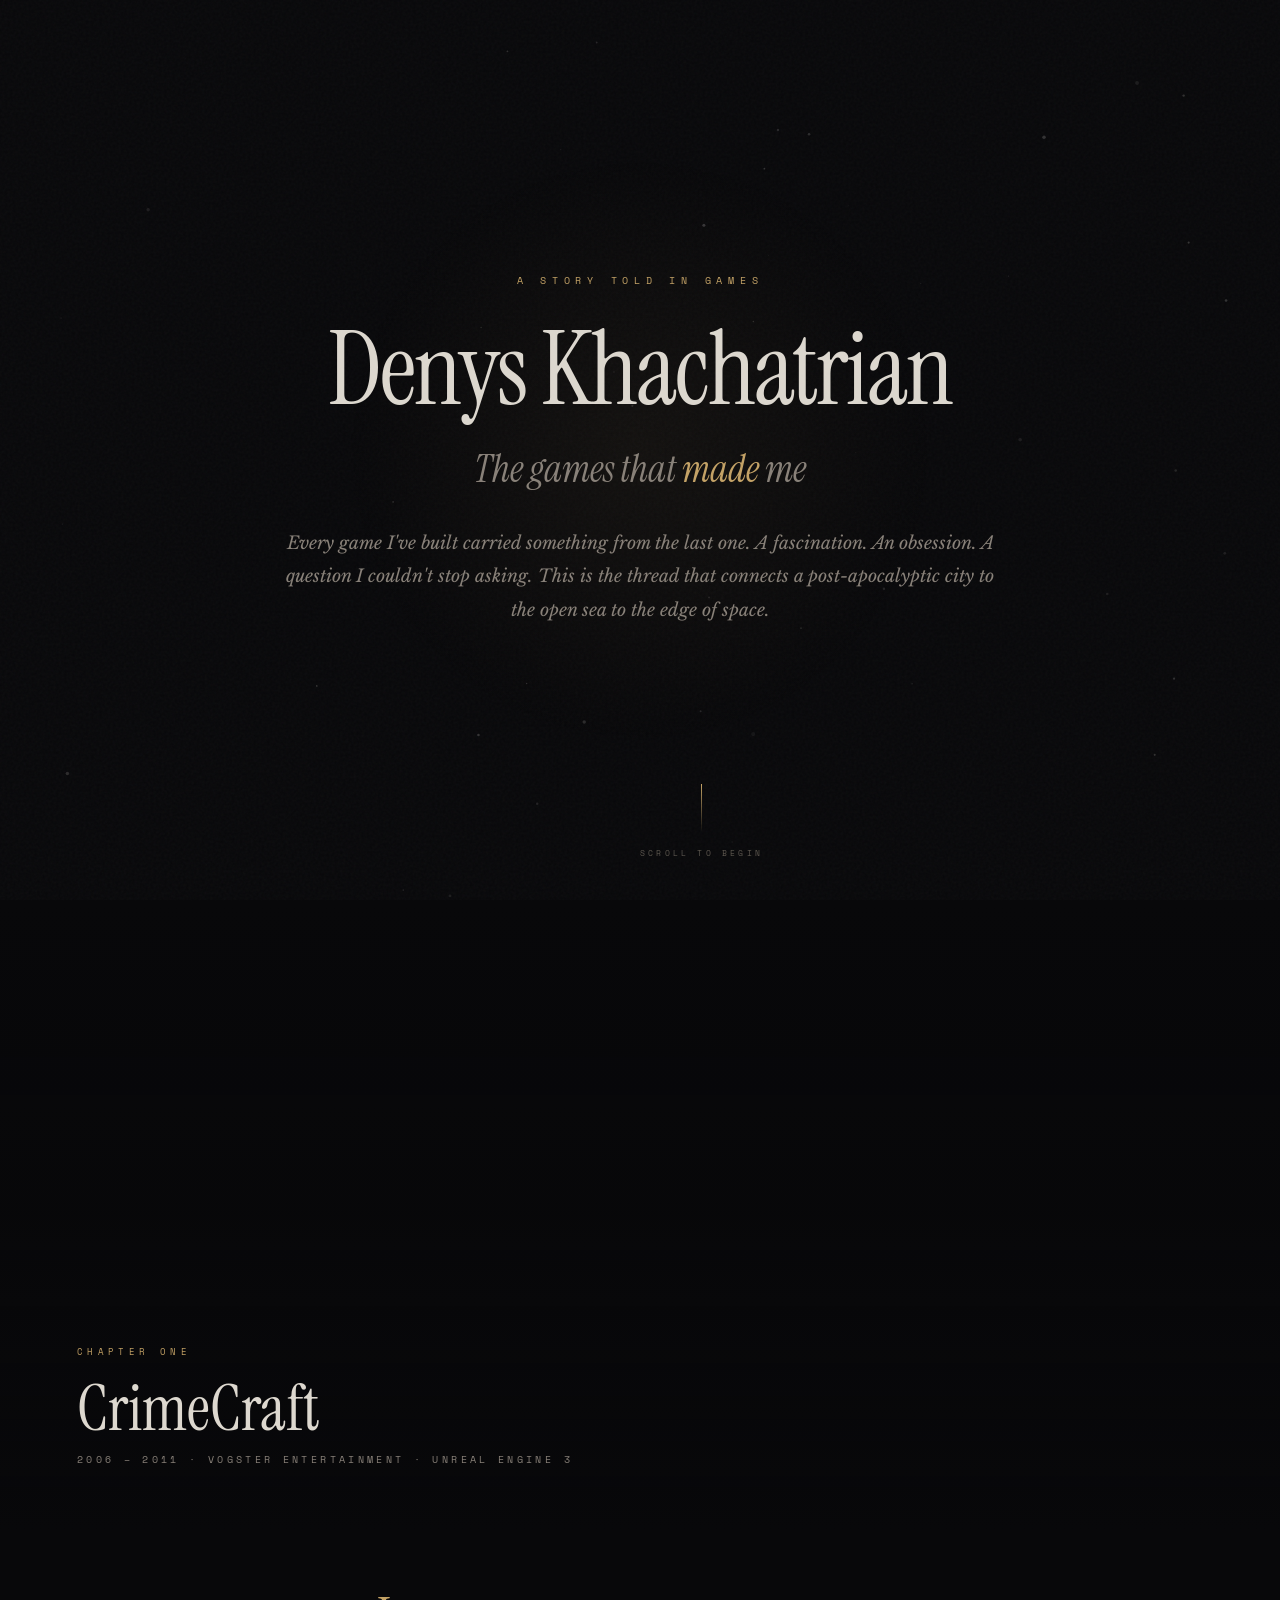
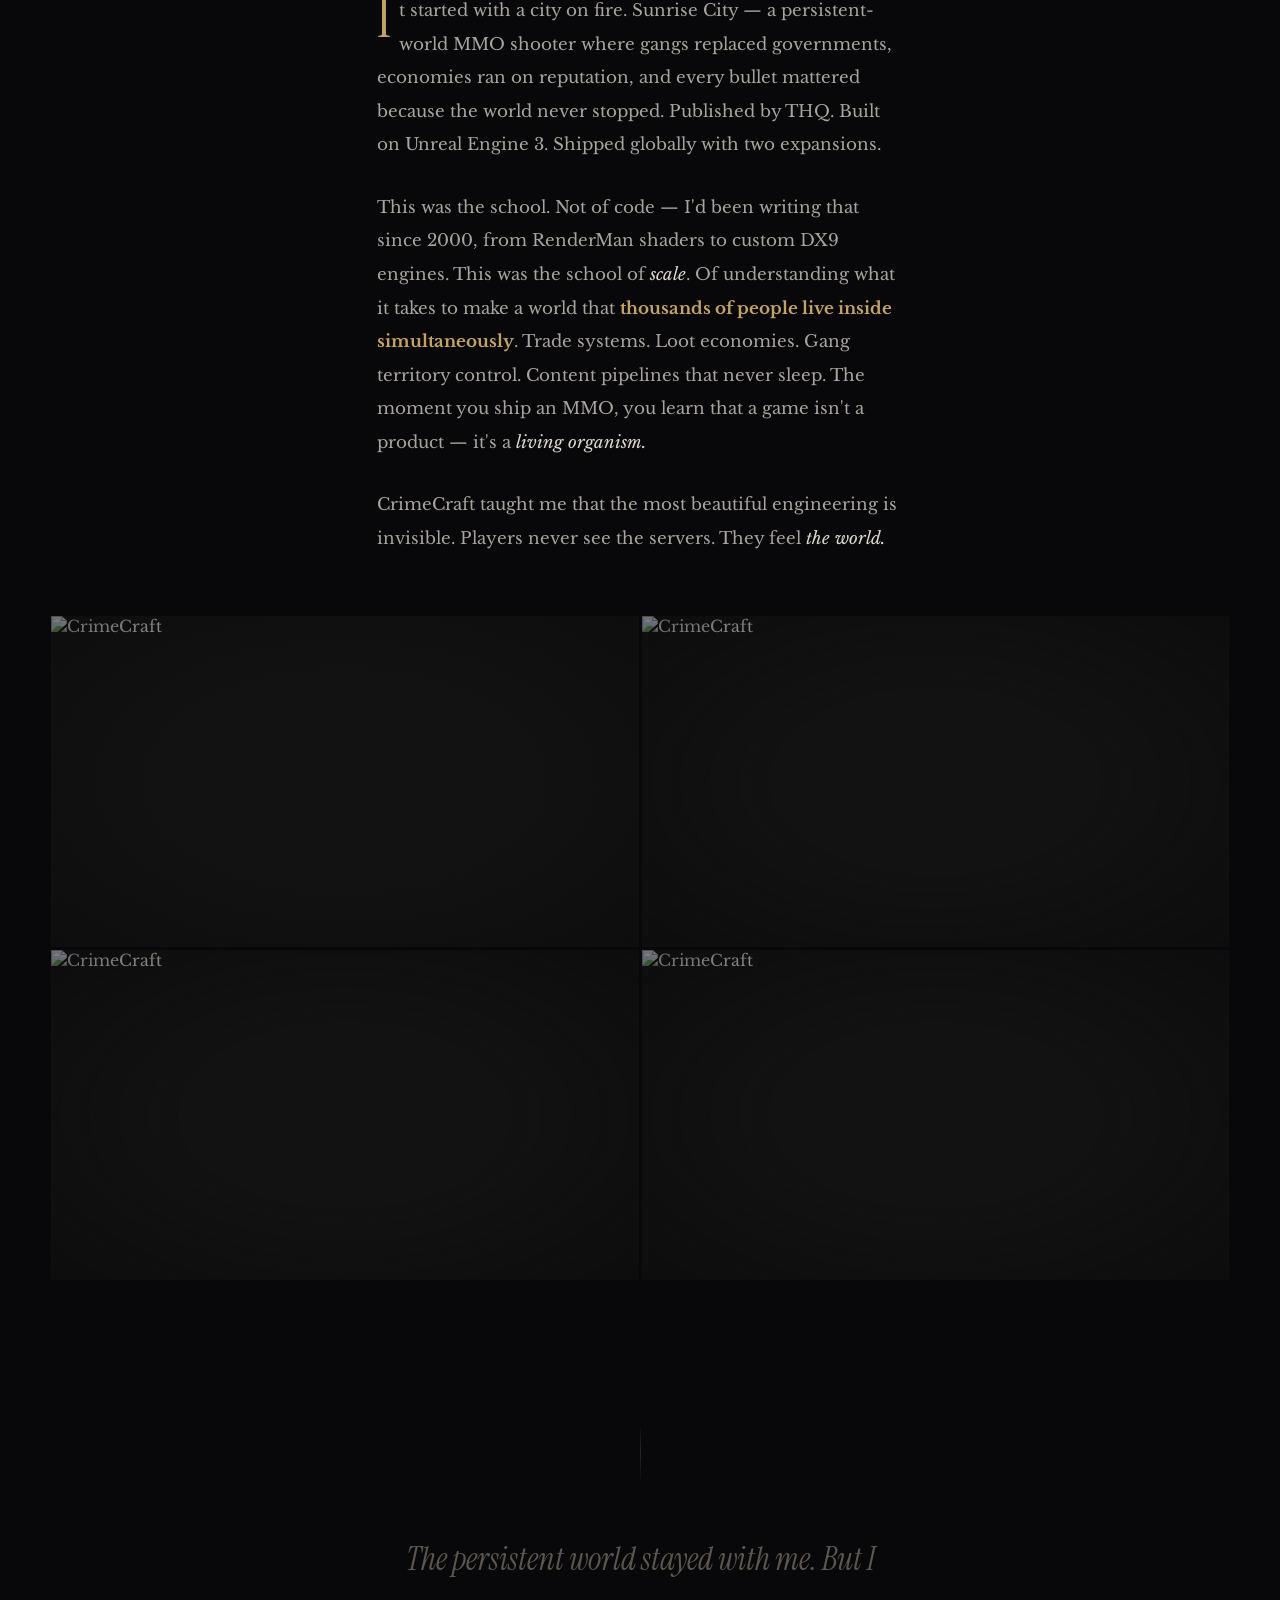
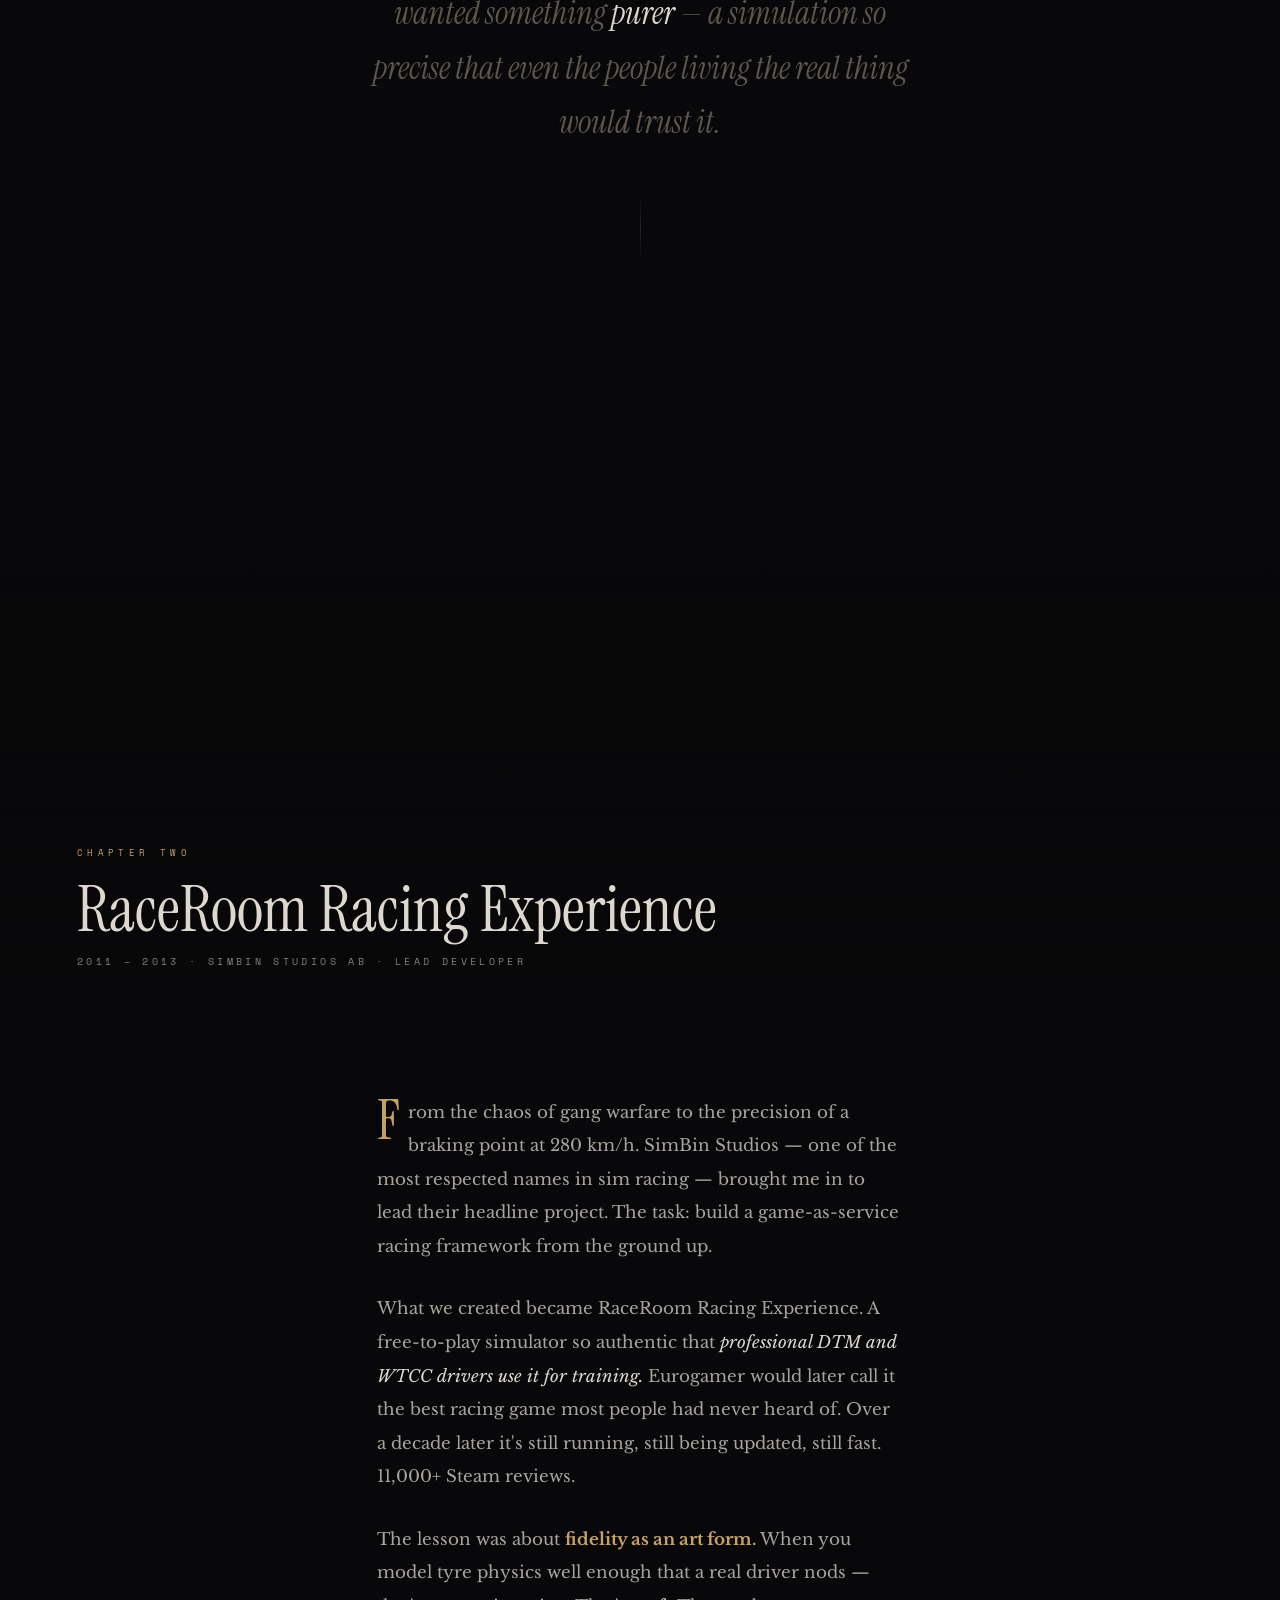
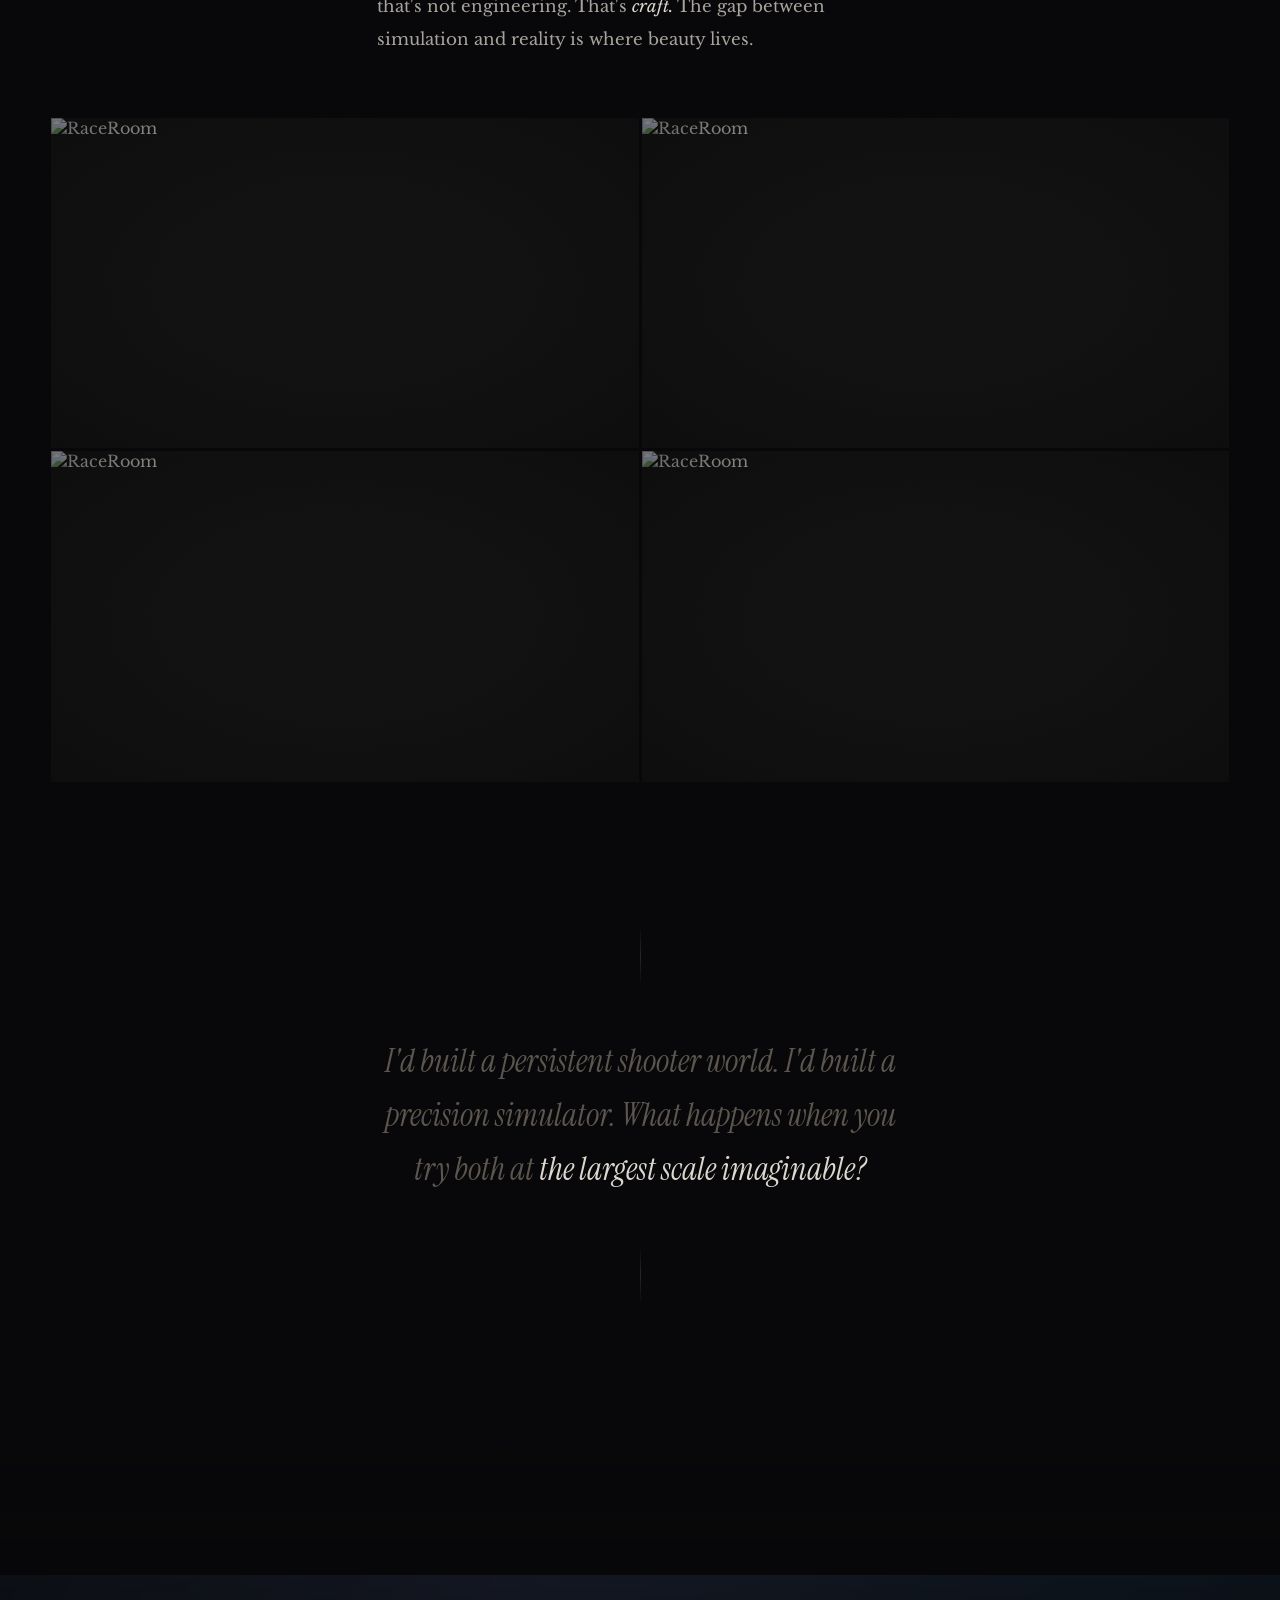
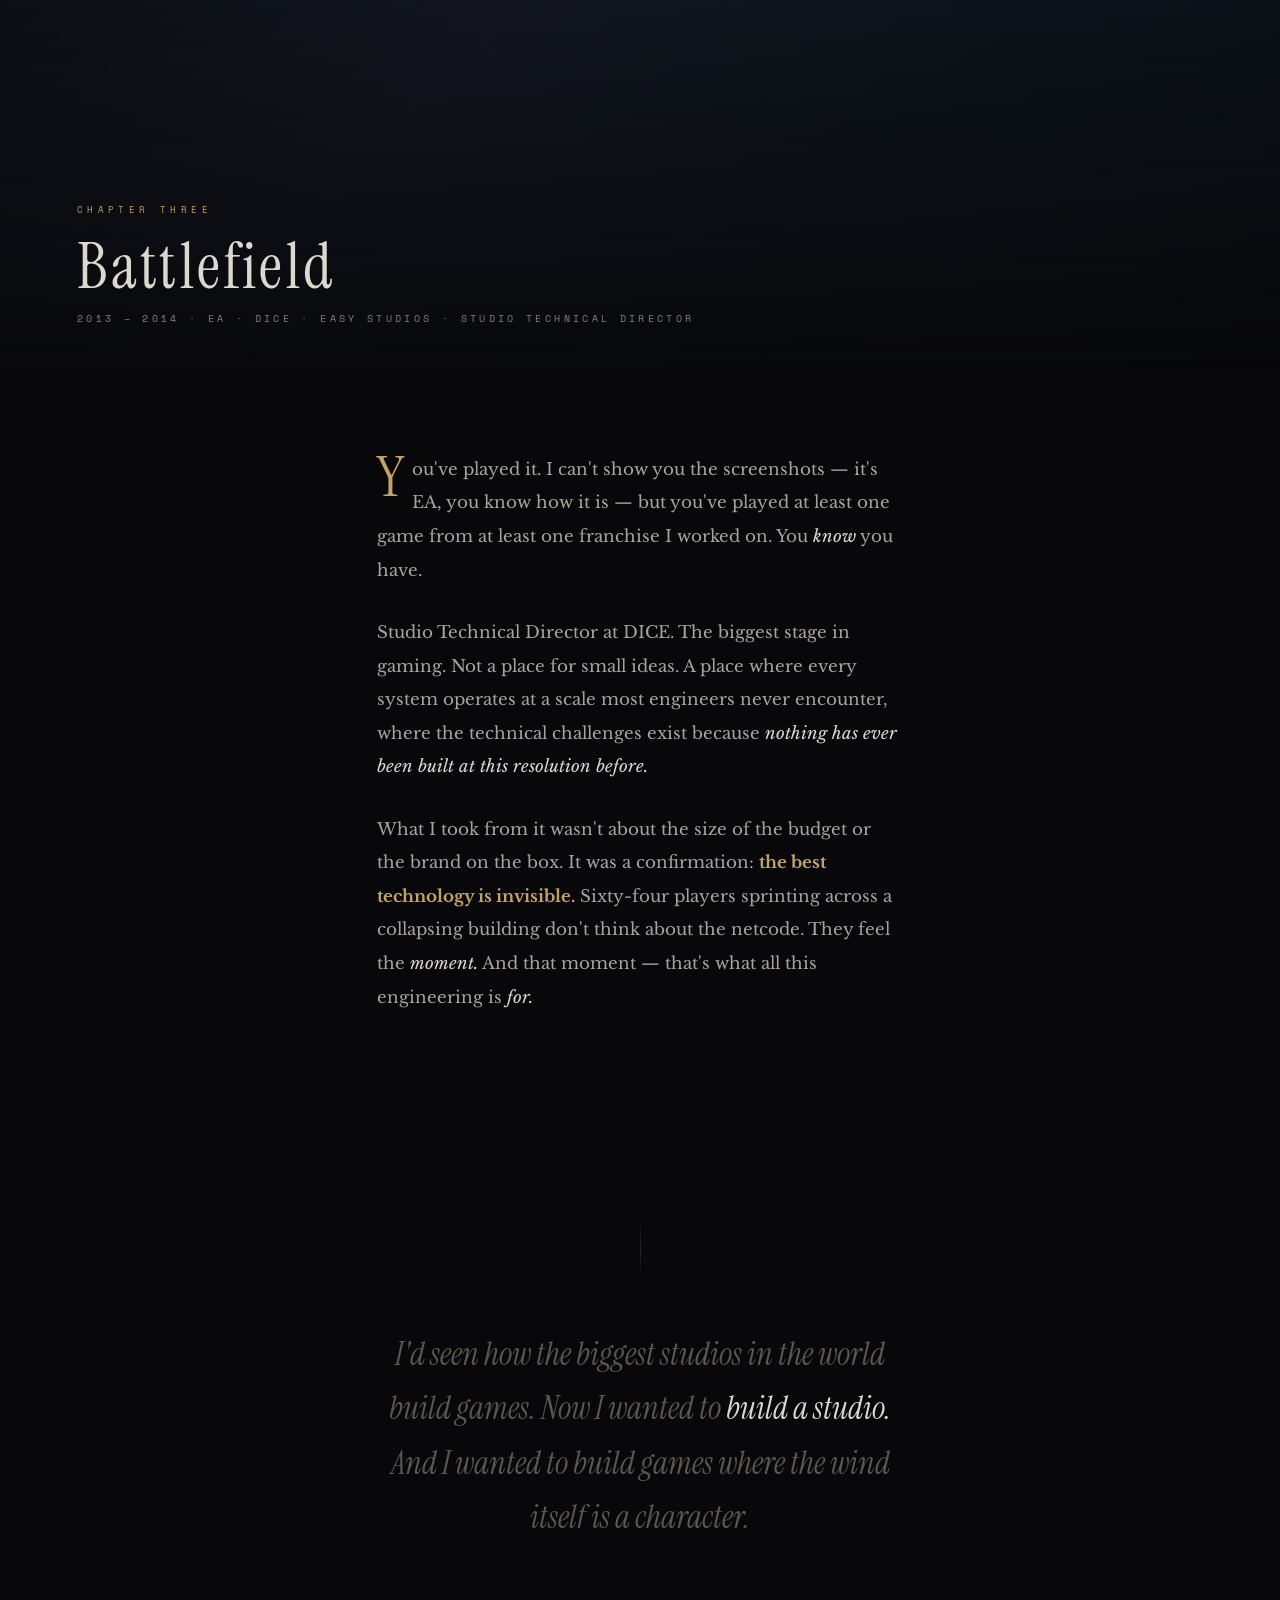
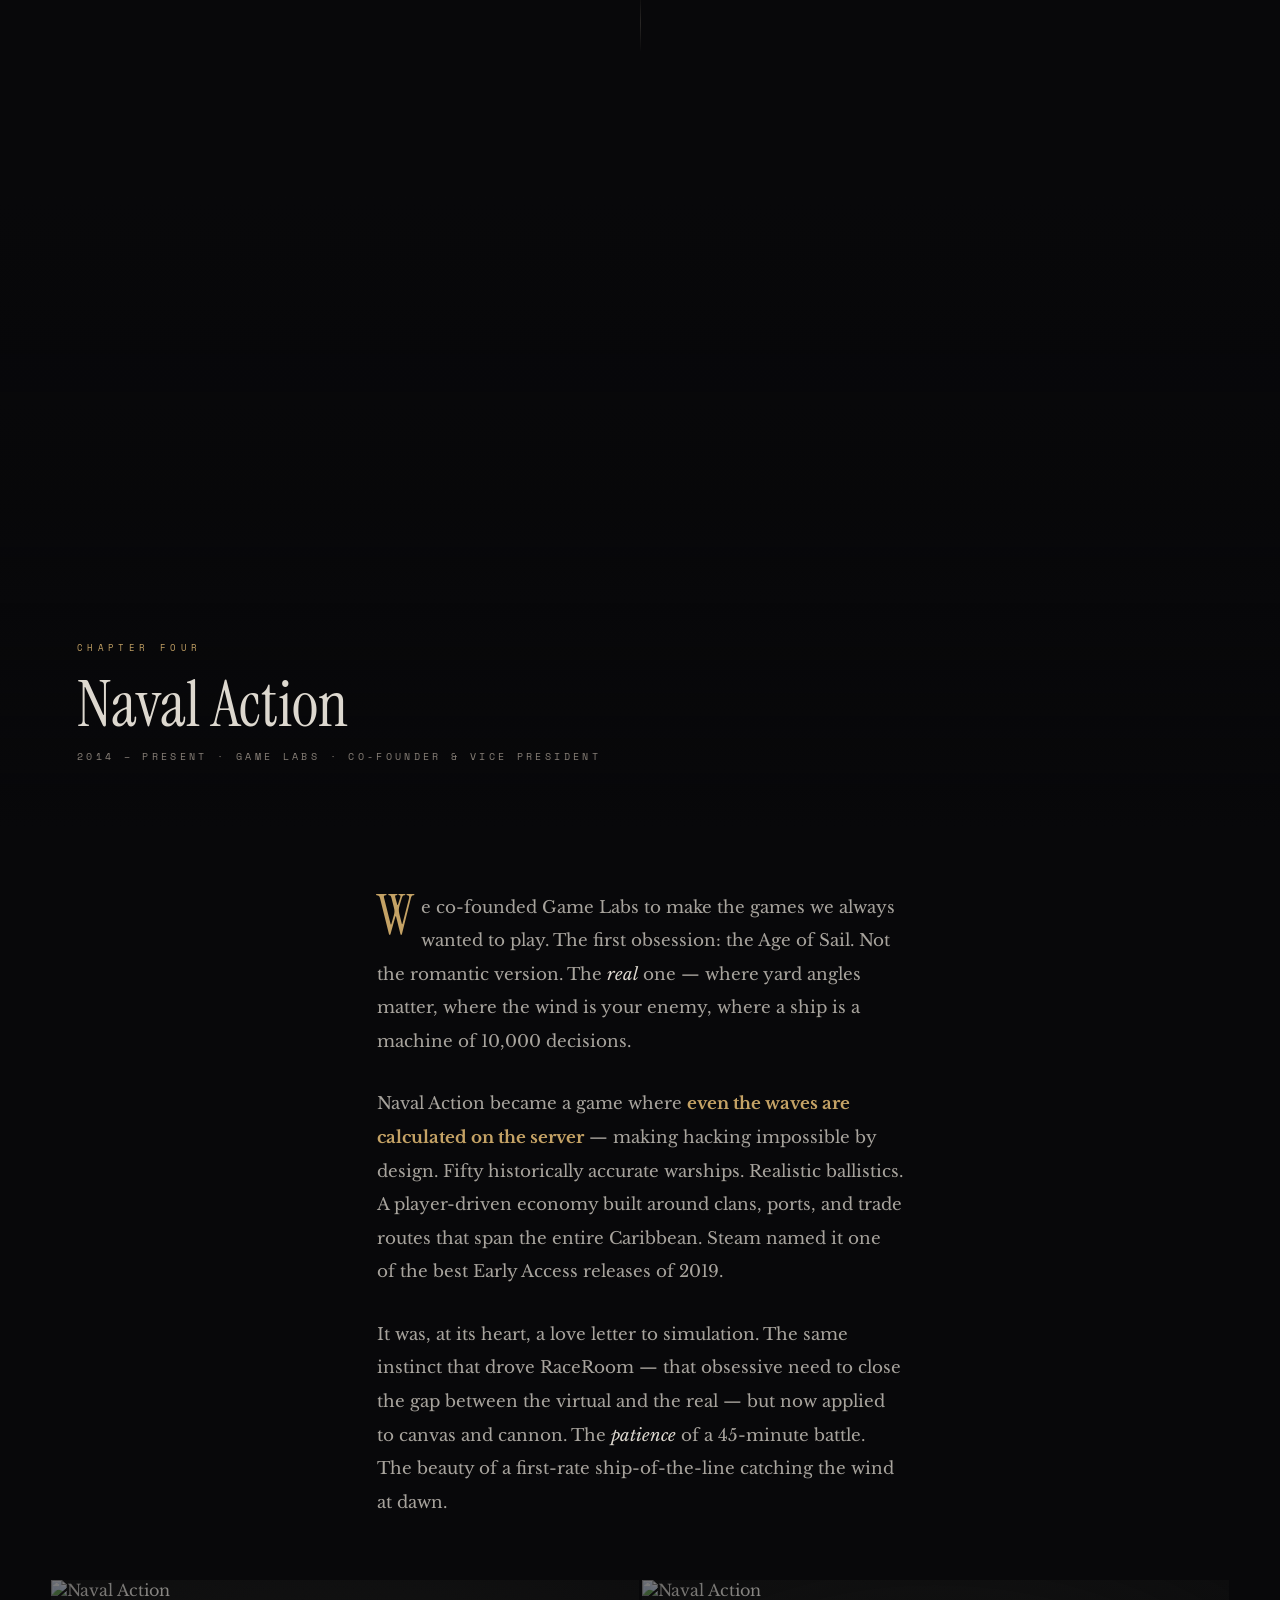
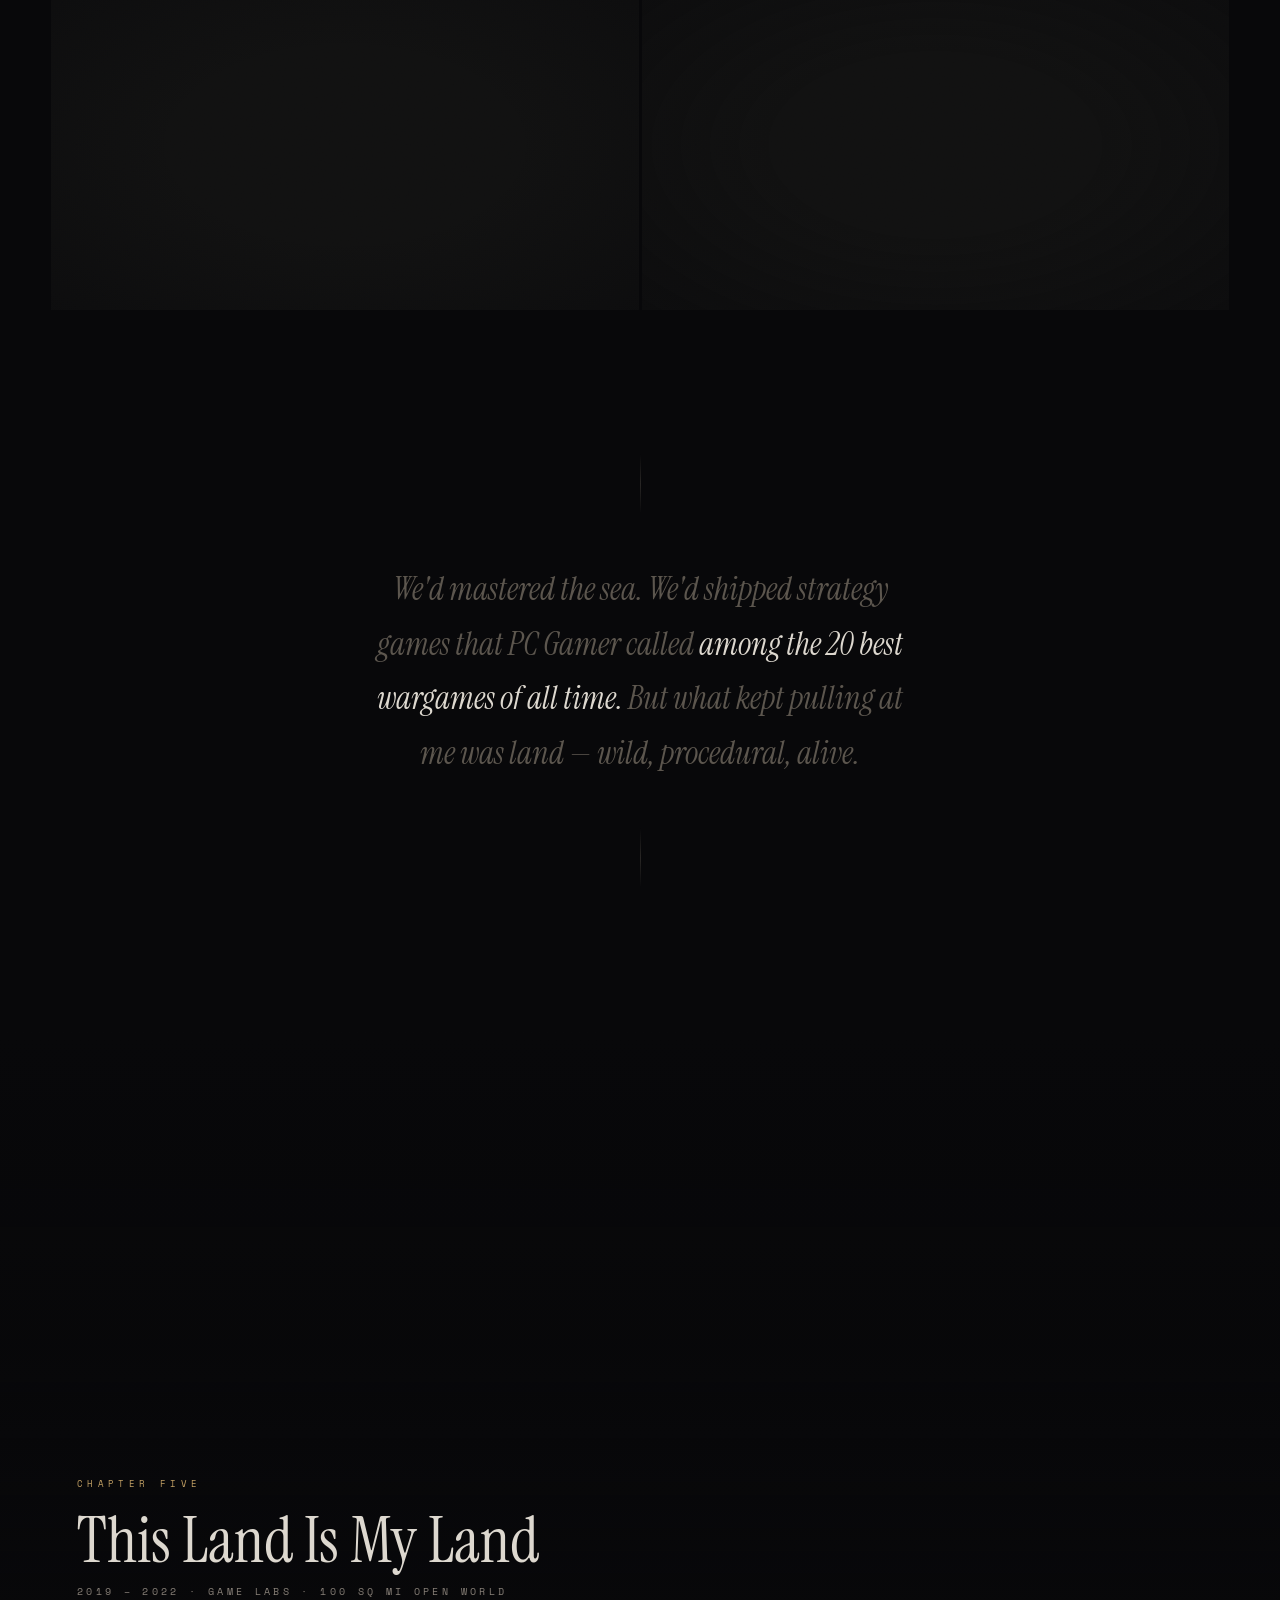
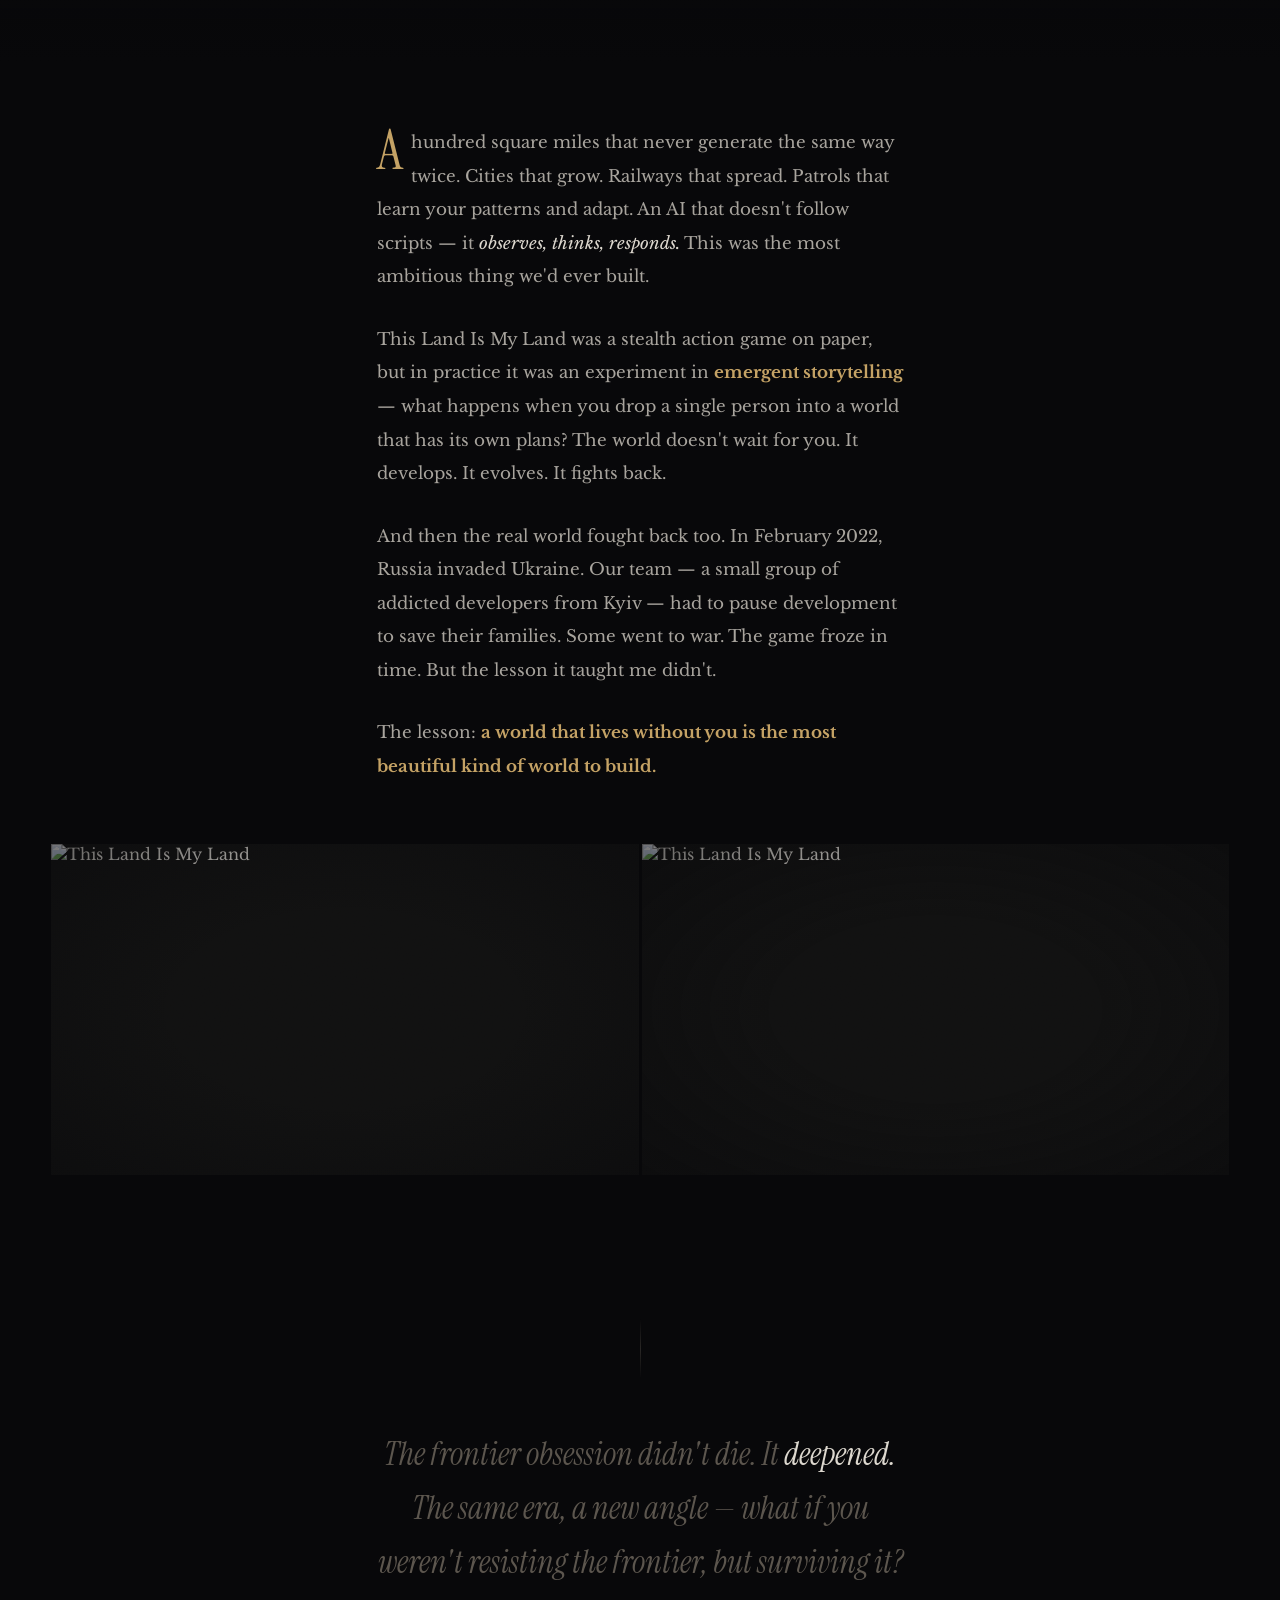
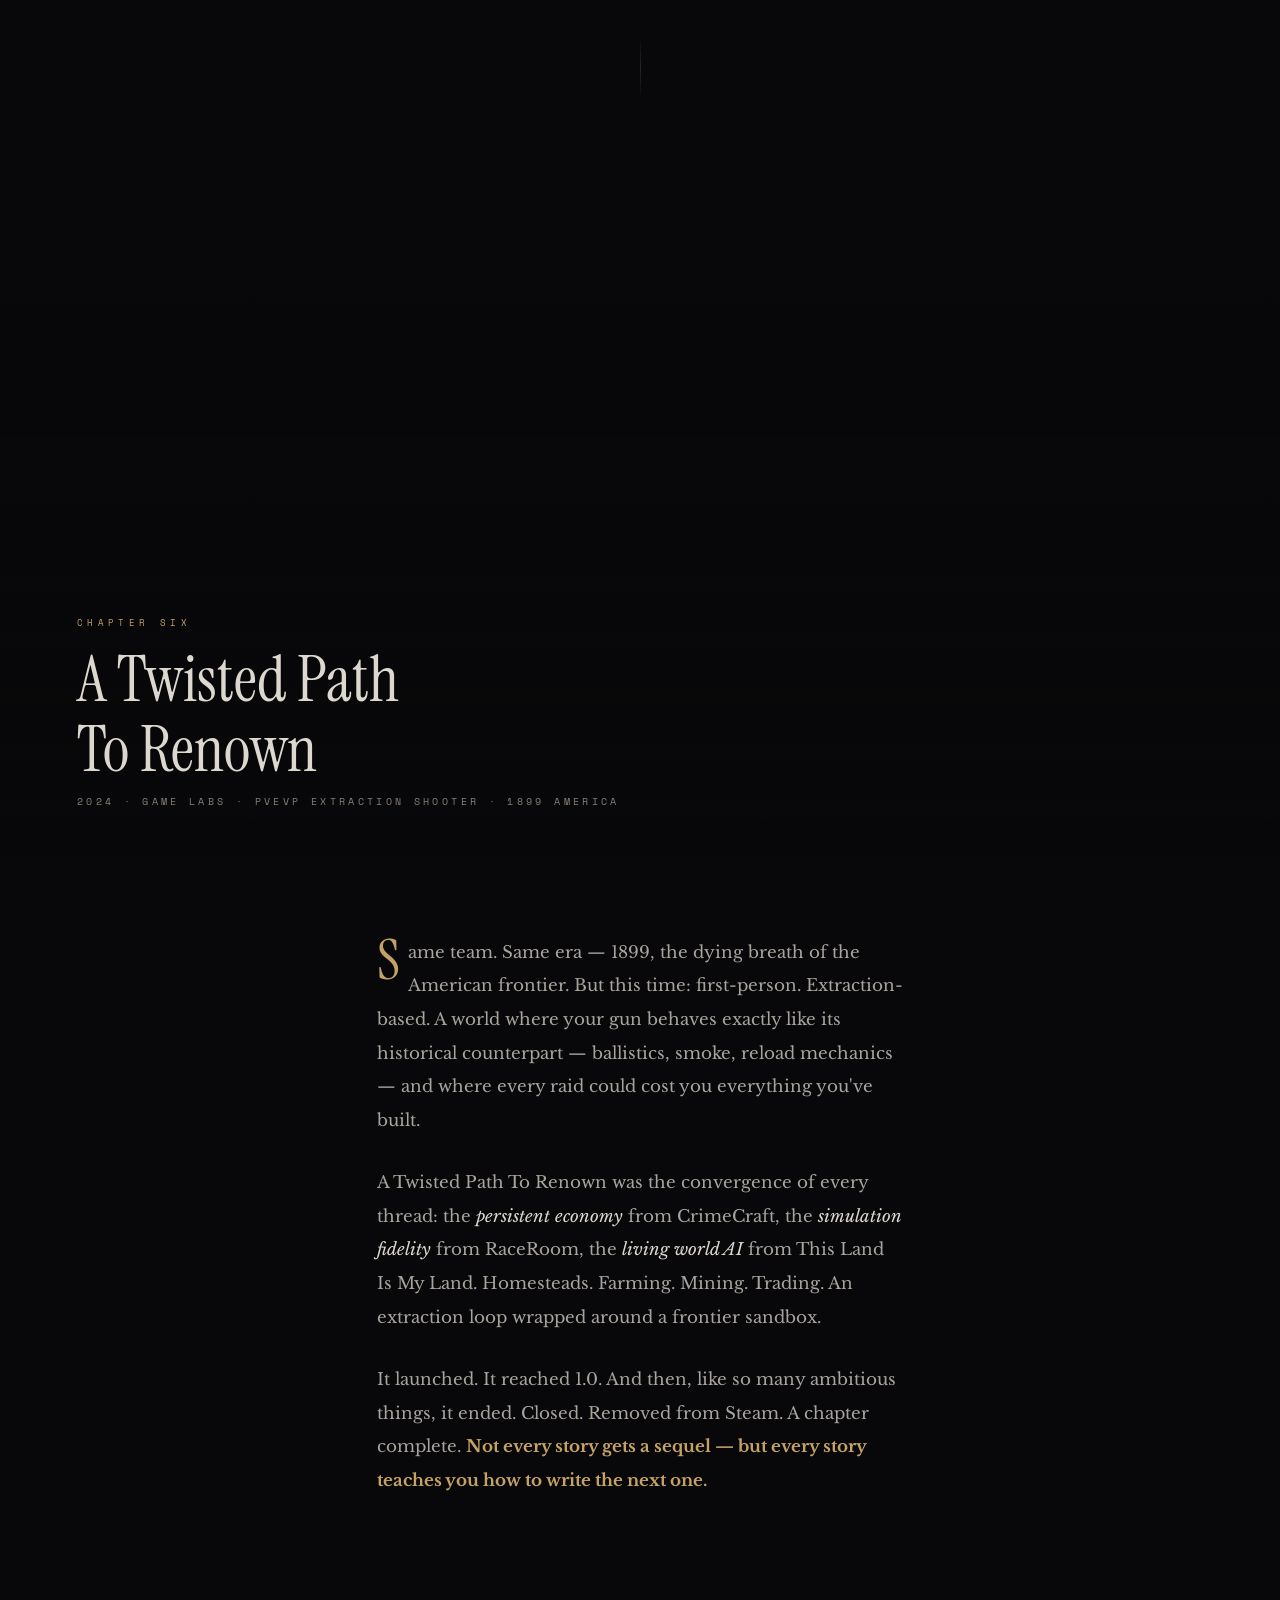
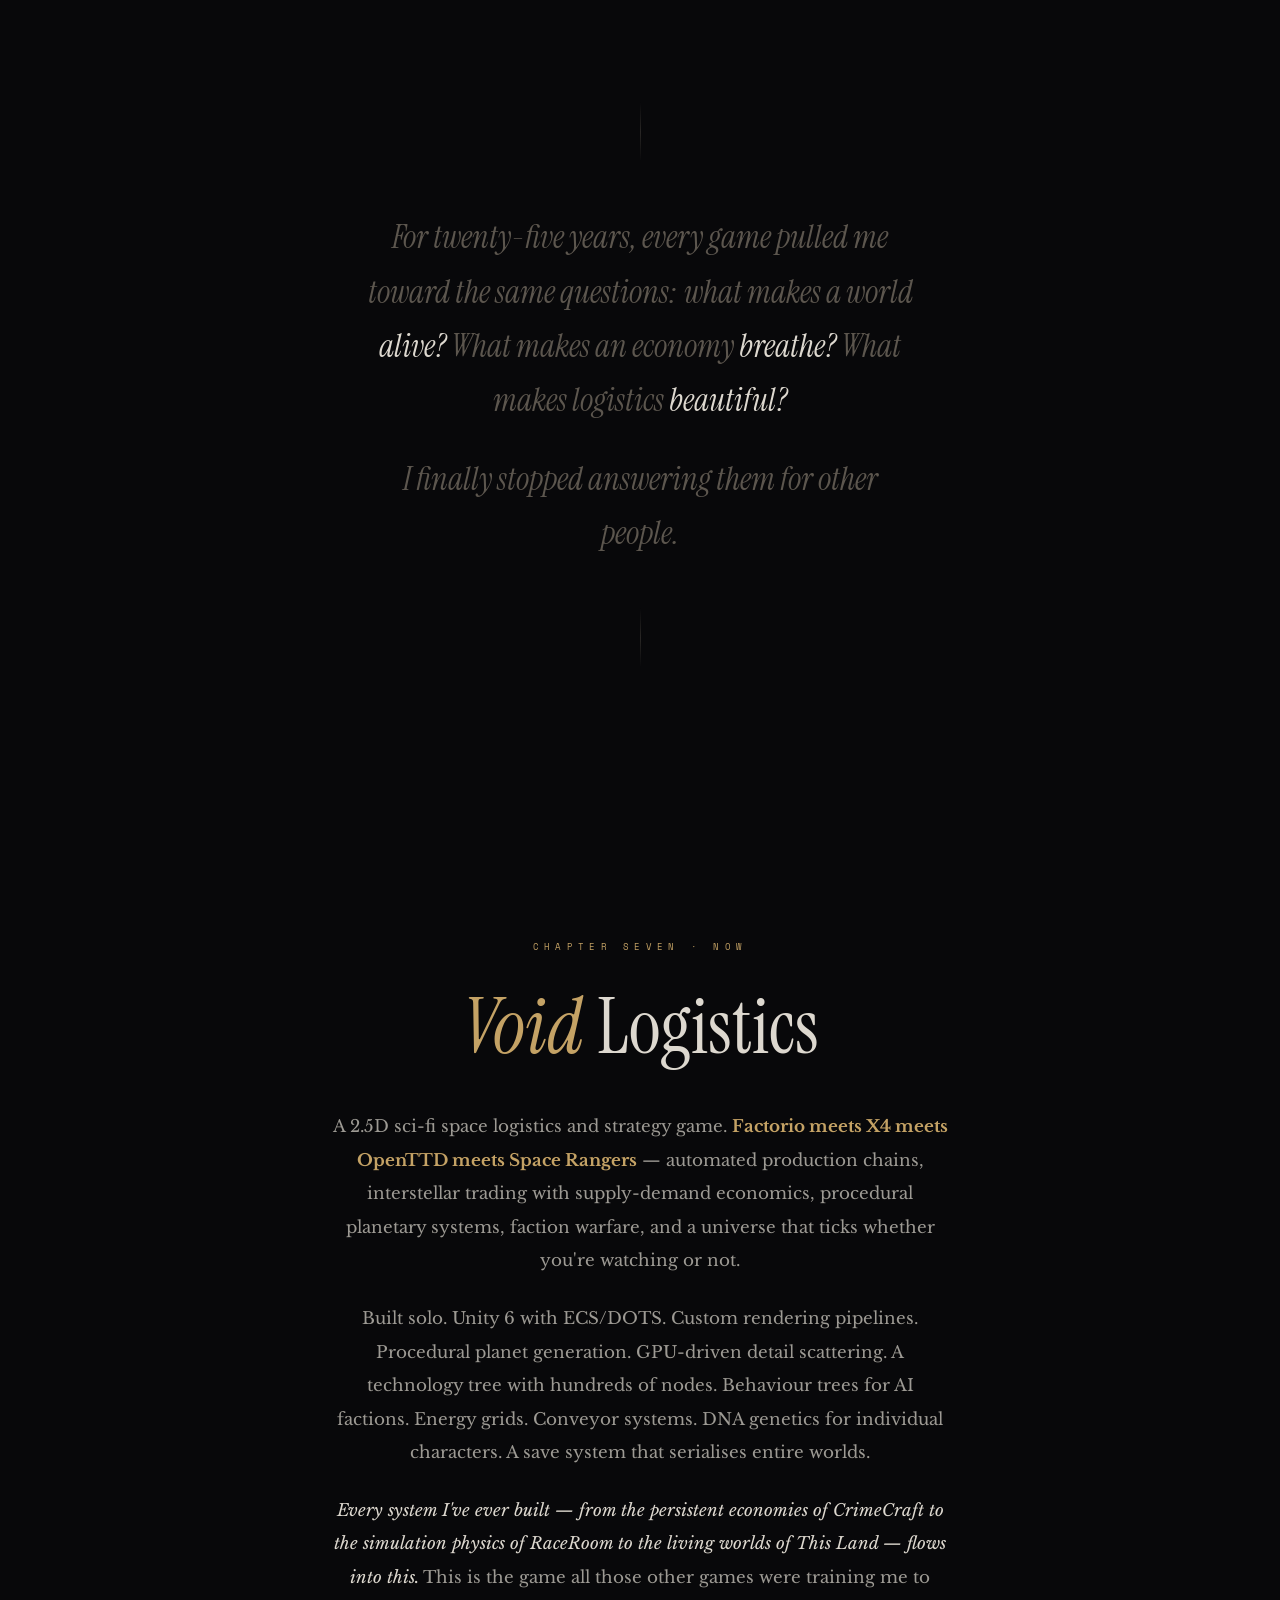
==== commit 90a24dfd: "Update index.html" ====
--- a/index.html
+++ b/index.html
@@ -14,11 +14,7 @@
   --fg: #ddd8cf;
   --muted: #5c564e;
   --gold: #c4a265;
-  --rust: #a05a3c;
-  --sea: #3a6b7c;
-  --forest: #4a7a5c;
   --smoke: #888078;
-  --chapter-gap: 0;
 }
 
 html { scroll-behavior: smooth; }
@@ -31,7 +27,6 @@
   overflow-x: hidden;
 }
 
-/* ═══ GRAIN ═══ */
 body::after {
   content: '';
   position: fixed;
@@ -43,7 +38,22 @@
 
 ::selection { background: var(--gold); color: var(--bg); }
 
-/* ═══ OPENING ═══ */
+#ambient { position: fixed; inset: 0; z-index: 0; pointer-events: none; }
+
+.cursor-glow {
+  position: fixed;
+  width: 400px;
+  height: 400px;
+  border-radius: 50%;
+  pointer-events: none;
+  z-index: 1;
+  background: radial-gradient(circle, rgba(196,162,101,0.03) 0%, transparent 70%);
+  transform: translate(-50%, -50%);
+  transition: opacity 0.4s;
+  opacity: 0;
+}
+.cursor-glow.active { opacity: 1; }
+
 .opening {
   min-height: 100vh;
   display: flex;
@@ -52,6 +62,7 @@
   text-align: center;
   padding: 2rem;
   position: relative;
+  z-index: 2;
 }
 
 .opening-glow {
@@ -108,10 +119,7 @@
   animation: fadeUp 1.2s ease forwards 0.8s;
 }
 
-.opening-title em {
-  font-style: italic;
-  color: var(--gold);
-}
+.opening-title em { font-style: italic; color: var(--gold); }
 
 .opening-lede {
   font-size: 1.1rem;
@@ -156,13 +164,8 @@
   0%, 100% { opacity: 0.3; } 50% { opacity: 1; }
 }
 
-/* ═══ CHAPTER ═══ */
-.chapter {
-  position: relative;
-  overflow: hidden;
-}
-
-/* Full-bleed image with text overlay */
+.chapter { position: relative; overflow: hidden; z-index: 2; }
+
 .chapter-hero {
   position: relative;
   min-height: 70vh;
@@ -174,15 +177,13 @@
 
 .chapter-hero-img {
   position: absolute;
-  inset: 0;
+  inset: -20px;
   background-size: cover;
   background-position: center;
   filter: brightness(0.4) contrast(1.05) saturate(0.7) blur(1.5px);
-  transition: transform 12s ease-out;
   transform: scale(1.04);
-}
-
-.chapter:hover .chapter-hero-img { transform: scale(1.07); }
+  will-change: transform;
+}
 
 .chapter-hero-overlay {
   position: absolute;
@@ -190,11 +191,7 @@
   background: linear-gradient(to top, var(--bg) 0%, rgba(8,8,10,0.3) 50%, rgba(8,8,10,0.5) 100%);
 }
 
-.chapter-hero-content {
-  position: relative;
-  z-index: 2;
-  max-width: 700px;
-}
+.chapter-hero-content { position: relative; z-index: 2; max-width: 700px; }
 
 .chapter-number {
   font-family: 'Space Mono', monospace;
@@ -219,14 +216,14 @@
   letter-spacing: 0.35em;
   text-transform: uppercase;
   color: var(--smoke);
-  margin-bottom: 0rem;
-}
-
-/* Chapter body text */
+}
+
 .chapter-body {
   max-width: 680px;
   margin: 0 auto;
   padding: 4rem clamp(2rem, 6vw, 6rem) 2rem;
+  position: relative;
+  z-index: 2;
 }
 
 .chapter-body p {
@@ -249,16 +246,15 @@
 .chapter-body em { color: var(--fg); font-style: italic; }
 .chapter-body strong { color: var(--gold); font-weight: 700; }
 
-/* Screenshot gallery */
 .chapter-gallery {
   display: grid;
   gap: 3px;
   margin: 0 clamp(1rem, 4vw, 4rem) 0;
+  position: relative;
+  z-index: 2;
 }
 
 .chapter-gallery.g2 { grid-template-columns: 1fr 1fr; }
-.chapter-gallery.g3 { grid-template-columns: 2fr 1fr; }
-.chapter-gallery.g1 { grid-template-columns: 1fr; max-width: 900px; margin-left: auto; margin-right: auto; }
 .chapter-gallery.g4 { grid-template-columns: 1fr 1fr; }
 
 .gal-img {
@@ -300,12 +296,13 @@
   filter: saturate(0.9) contrast(1) brightness(1) blur(0.3px);
 }
 
-/* Transition / bridge between chapters */
 .bridge {
   padding: 6rem clamp(2rem, 6vw, 6rem);
   max-width: 700px;
   margin: 0 auto;
   text-align: center;
+  position: relative;
+  z-index: 2;
 }
 
 .bridge p {
@@ -326,11 +323,11 @@
   opacity: 0.4;
 }
 
-/* ═══ THE FUTURE SECTION ═══ */
 .future {
   padding: 8rem clamp(2rem, 6vw, 6rem);
   text-align: center;
   position: relative;
+  z-index: 2;
 }
 
 .future-label {
@@ -380,10 +377,11 @@
   border-radius: 2px;
 }
 
-/* ═══ CLOSING ═══ */
 .closing {
   padding: 6rem 2rem 3rem;
   text-align: center;
+  position: relative;
+  z-index: 2;
 }
 
 .closing-name {
@@ -415,49 +413,42 @@
   margin-top: 5rem;
 }
 
-/* ═══ SCROLL REVEAL ═══ */
 .sr { opacity: 0; transform: translateY(35px); transition: all 1s cubic-bezier(0.16, 1, 0.3, 1); }
 .sr.visible { opacity: 1; transform: translateY(0); }
 .sr-d1 { transition-delay: 0.1s; }
 .sr-d2 { transition-delay: 0.2s; }
-.sr-d3 { transition-delay: 0.3s; }
-
-/* ═══ RESPONSIVE ═══ */
+
 @media (max-width: 768px) {
   .chapter-hero { min-height: 55vh; padding: 2rem 1.5rem; }
   .chapter-body { padding: 3rem 1.5rem 1.5rem; }
-  .chapter-gallery.g2, .chapter-gallery.g3, .chapter-gallery.g4 { grid-template-columns: 1fr; }
+  .chapter-gallery.g2, .chapter-gallery.g4 { grid-template-columns: 1fr; }
   .bridge { padding: 4rem 1.5rem; }
+  .cursor-glow { display: none; }
 }
 </style>
 </head>
 <body>
 
-<!-- ═══════════════════════════════════════════════════════════ -->
-<!-- OPENING -->
-<!-- ═══════════════════════════════════════════════════════════ -->
-<section class="opening">
+<canvas id="ambient"></canvas>
+<div class="cursor-glow" id="cursorGlow"></div>
+
+<section class="opening" data-atmosphere="stars">
   <div class="opening-glow"></div>
   <div class="opening-inner">
     <div class="opening-pretitle">A story told in games</div>
     <div class="opening-name">Denys Khachatrian</div>
-    <h1 class="opening-title">The games<br>that <em>made</em> me</h1>
+    <h1 class="opening-title">The games that <em>made</em> me</h1>
     <p class="opening-lede">
-      Every game I've built carried something from the last one. A fascination. 
-      An obsession. A question I couldn't stop asking. This is the thread that 
+      Every game I've built carried something from the last one. A fascination.
+      An obsession. A question I couldn't stop asking. This is the thread that
       connects a post-apocalyptic city to the open sea to the edge of space.
     </p>
   </div>
-  <div class="opening-scroll-cue">
-    <span></span>
-    <small>Scroll to begin</small>
-  </div>
+  <div class="opening-scroll-cue"><span></span><small>Scroll to begin</small></div>
 </section>
 
-<!-- ═══════════════════════════════════════════════════════════ -->
 <!-- CHAPTER 1 — CRIMECRAFT -->
-<!-- ═══════════════════════════════════════════════════════════ -->
-<div class="chapter">
+<div class="chapter" data-atmosphere="embers">
   <div class="chapter-hero">
     <div class="chapter-hero-img" style="background-image: url('https://khachatran.com/content/Screenshots/CC_1.jpg');"></div>
     <div class="chapter-hero-overlay"></div>
@@ -467,13 +458,11 @@
       <div class="chapter-subtitle">2006 – 2011 · Vogster Entertainment · Unreal Engine 3</div>
     </div>
   </div>
-
   <div class="chapter-body sr">
     <p>It started with a city on fire. Sunrise City — a persistent-world MMO shooter where gangs replaced governments, economies ran on reputation, and every bullet mattered because the world never stopped. Published by THQ. Built on Unreal Engine 3. Shipped globally with two expansions.</p>
     <p>This was the school. Not of code — I'd been writing that since 2000, from RenderMan shaders to custom DX9 engines. This was the school of <em>scale</em>. Of understanding what it takes to make a world that <strong>thousands of people live inside simultaneously</strong>. Trade systems. Loot economies. Gang territory control. Content pipelines that never sleep. The moment you ship an MMO, you learn that a game isn't a product — it's a <em>living organism.</em></p>
     <p>CrimeCraft taught me that the most beautiful engineering is invisible. Players never see the servers. They feel <em>the world.</em></p>
   </div>
-
   <div class="chapter-gallery g4 sr sr-d1">
     <div class="gal-img"><img src="https://khachatran.com/content/Screenshots/CC_2.jpg" alt="CrimeCraft" loading="lazy"></div>
     <div class="gal-img"><img src="https://khachatran.com/content/Screenshots/CC_3.jpg" alt="CrimeCraft" loading="lazy"></div>
@@ -482,17 +471,14 @@
   </div>
 </div>
 
-<!-- BRIDGE -->
 <div class="bridge sr">
   <div class="bridge-line"></div>
   <p>The persistent world stayed with me. But I wanted something <em>purer</em> — a simulation so precise that even the people living the real thing would trust it.</p>
   <div class="bridge-line"></div>
 </div>
 
-<!-- ═══════════════════════════════════════════════════════════ -->
 <!-- CHAPTER 2 — RACEROOM -->
-<!-- ═══════════════════════════════════════════════════════════ -->
-<div class="chapter">
+<div class="chapter" data-atmosphere="rain">
   <div class="chapter-hero">
     <div class="chapter-hero-img" style="background-image: url('https://khachatran.com/content/Screenshots/R3E_1.jpg');"></div>
     <div class="chapter-hero-overlay"></div>
@@ -502,13 +488,11 @@
       <div class="chapter-subtitle">2011 – 2013 · SimBin Studios AB · Lead Developer</div>
     </div>
   </div>
-
   <div class="chapter-body sr">
     <p>From the chaos of gang warfare to the precision of a braking point at 280 km/h. SimBin Studios — one of the most respected names in sim racing — brought me in to lead their headline project. The task: build a game-as-service racing framework from the ground up.</p>
     <p>What we created became RaceRoom Racing Experience. A free-to-play simulator so authentic that <em>professional DTM and WTCC drivers use it for training.</em> Eurogamer would later call it the best racing game most people had never heard of. Over a decade later it's still running, still being updated, still fast. 11,000+ Steam reviews.</p>
     <p>The lesson was about <strong>fidelity as an art form.</strong> When you model tyre physics well enough that a real driver nods — that's not engineering. That's <em>craft.</em> The gap between simulation and reality is where beauty lives.</p>
   </div>
-
   <div class="chapter-gallery g4 sr sr-d1">
     <div class="gal-img"><img src="https://khachatran.com/content/Screenshots/R3E_1.jpg" alt="RaceRoom" loading="lazy"></div>
     <div class="gal-img"><img src="https://khachatran.com/content/Screenshots/R3E_2.jpg" alt="RaceRoom" loading="lazy"></div>
@@ -517,17 +501,14 @@
   </div>
 </div>
 
-<!-- BRIDGE -->
 <div class="bridge sr">
   <div class="bridge-line"></div>
   <p>I'd built a persistent shooter world. I'd built a precision simulator. What happens when you try both at <em>the largest scale imaginable?</em></p>
   <div class="bridge-line"></div>
 </div>
 
-<!-- ═══════════════════════════════════════════════════════════ -->
-<!-- CHAPTER 3 — BATTLEFIELD / EA DICE -->
-<!-- ═══════════════════════════════════════════════════════════ -->
-<div class="chapter">
+<!-- CHAPTER 3 — BATTLEFIELD -->
+<div class="chapter" data-atmosphere="smoke">
   <div class="chapter-hero" style="min-height: 60vh;">
     <div class="chapter-hero-img" style="background: linear-gradient(135deg, #0d1117 0%, #1a1f2e 30%, #0f1923 60%, #0a0e14 100%); filter: none;"></div>
     <div class="chapter-hero-overlay" style="background: linear-gradient(to top, var(--bg) 0%, rgba(8,8,10,0.1) 100%);"></div>
@@ -537,7 +518,6 @@
       <div class="chapter-subtitle">2013 – 2014 · EA · DICE · Easy Studios · Studio Technical Director</div>
     </div>
   </div>
-
   <div class="chapter-body sr">
     <p>You've played it. I can't show you the screenshots — it's EA, you know how it is — but you've played at least one game from at least one franchise I worked on. You <em>know</em> you have.</p>
     <p>Studio Technical Director at DICE. The biggest stage in gaming. Not a place for small ideas. A place where every system operates at a scale most engineers never encounter, where the technical challenges exist because <em>nothing has ever been built at this resolution before.</em></p>
@@ -545,17 +525,14 @@
   </div>
 </div>
 
-<!-- BRIDGE -->
 <div class="bridge sr">
   <div class="bridge-line"></div>
   <p>I'd seen how the biggest studios in the world build games. Now I wanted to <em>build a studio.</em> And I wanted to build games where the wind itself is a character.</p>
   <div class="bridge-line"></div>
 </div>
 
-<!-- ═══════════════════════════════════════════════════════════ -->
 <!-- CHAPTER 4 — NAVAL ACTION -->
-<!-- ═══════════════════════════════════════════════════════════ -->
-<div class="chapter">
+<div class="chapter" data-atmosphere="sea">
   <div class="chapter-hero">
     <div class="chapter-hero-img" style="background-image: url('https://khachatran.com/content/Screenshots/NA_1.jpg');"></div>
     <div class="chapter-hero-overlay"></div>
@@ -565,30 +542,25 @@
       <div class="chapter-subtitle">2014 – present · Game Labs · Co-Founder & Vice President</div>
     </div>
   </div>
-
   <div class="chapter-body sr">
     <p>We co-founded Game Labs to make the games we always wanted to play. The first obsession: the Age of Sail. Not the romantic version. The <em>real</em> one — where yard angles matter, where the wind is your enemy, where a ship is a machine of 10,000 decisions.</p>
     <p>Naval Action became a game where <strong>even the waves are calculated on the server</strong> — making hacking impossible by design. Fifty historically accurate warships. Realistic ballistics. A player-driven economy built around clans, ports, and trade routes that span the entire Caribbean. Steam named it one of the best Early Access releases of 2019.</p>
     <p>It was, at its heart, a love letter to simulation. The same instinct that drove RaceRoom — that obsessive need to close the gap between the virtual and the real — but now applied to canvas and cannon. The <em>patience</em> of a 45-minute battle. The beauty of a first-rate ship-of-the-line catching the wind at dawn.</p>
   </div>
-
   <div class="chapter-gallery g2 sr sr-d1">
     <div class="gal-img"><img src="https://khachatran.com/content/Screenshots/NA_1.jpg" alt="Naval Action" loading="lazy"></div>
     <div class="gal-img"><img src="https://khachatran.com/content/Screenshots/NA_2.jpg" alt="Naval Action" loading="lazy"></div>
   </div>
 </div>
 
-<!-- BRIDGE -->
 <div class="bridge sr">
   <div class="bridge-line"></div>
   <p>We'd mastered the sea. We'd shipped strategy games that PC&nbsp;Gamer called <em>among the 20 best wargames of all time.</em> But what kept pulling at me was land — wild, procedural, alive.</p>
   <div class="bridge-line"></div>
 </div>
 
-<!-- ═══════════════════════════════════════════════════════════ -->
 <!-- CHAPTER 5 — THIS LAND IS MY LAND -->
-<!-- ═══════════════════════════════════════════════════════════ -->
-<div class="chapter">
+<div class="chapter" data-atmosphere="dust">
   <div class="chapter-hero">
     <div class="chapter-hero-img" style="background-image: url('https://khachatran.com/content/Screenshots/TLIML_1.jpg');"></div>
     <div class="chapter-hero-overlay"></div>
@@ -598,31 +570,26 @@
       <div class="chapter-subtitle">2019 – 2022 · Game Labs · 100 sq mi open world</div>
     </div>
   </div>
-
   <div class="chapter-body sr">
     <p>A hundred square miles that never generate the same way twice. Cities that grow. Railways that spread. Patrols that learn your patterns and adapt. An AI that doesn't follow scripts — it <em>observes, thinks, responds.</em> This was the most ambitious thing we'd ever built.</p>
     <p>This Land Is My Land was a stealth action game on paper, but in practice it was an experiment in <strong>emergent storytelling</strong> — what happens when you drop a single person into a world that has its own plans? The world doesn't wait for you. It develops. It evolves. It fights back.</p>
     <p>And then the real world fought back too. In February 2022, Russia invaded Ukraine. Our team — a small group of addicted developers from Kyiv — had to pause development to save their families. Some went to war. The game froze in time. But the lesson it taught me didn't.</p>
     <p>The lesson: <strong>a world that lives without you is the most beautiful kind of world to build.</strong></p>
   </div>
-
   <div class="chapter-gallery g2 sr sr-d1">
     <div class="gal-img"><img src="https://khachatran.com/content/Screenshots/TLIML_1.jpg" alt="This Land Is My Land" loading="lazy"></div>
     <div class="gal-img"><img src="https://khachatran.com/content/Screenshots/TLIML_2.jpg" alt="This Land Is My Land" loading="lazy"></div>
   </div>
 </div>
 
-<!-- BRIDGE -->
 <div class="bridge sr">
   <div class="bridge-line"></div>
   <p>The frontier obsession didn't die. It <em>deepened.</em> The same era, a new angle — what if you weren't resisting the frontier, but surviving it?</p>
   <div class="bridge-line"></div>
 </div>
 
-<!-- ═══════════════════════════════════════════════════════════ -->
 <!-- CHAPTER 6 — TWISTED PATH TO RENOWN -->
-<!-- ═══════════════════════════════════════════════════════════ -->
-<div class="chapter">
+<div class="chapter" data-atmosphere="dust">
   <div class="chapter-hero">
     <div class="chapter-hero-img" style="background-image: url('https://cdn.akamai.steamstatic.com/steam/apps/2304660/header.jpg'); background-position: center top;"></div>
     <div class="chapter-hero-overlay"></div>
@@ -632,7 +599,6 @@
       <div class="chapter-subtitle">2024 · Game Labs · PvEvP Extraction Shooter · 1899 America</div>
     </div>
   </div>
-
   <div class="chapter-body sr">
     <p>Same team. Same era — 1899, the dying breath of the American frontier. But this time: first-person. Extraction-based. A world where your gun behaves exactly like its historical counterpart — ballistics, smoke, reload mechanics — and where every raid could cost you everything you've built.</p>
     <p>A Twisted Path To Renown was the convergence of every thread: the <em>persistent economy</em> from CrimeCraft, the <em>simulation fidelity</em> from RaceRoom, the <em>living world AI</em> from This Land Is My Land. Homesteads. Farming. Mining. Trading. An extraction loop wrapped around a frontier sandbox.</p>
@@ -640,7 +606,6 @@
   </div>
 </div>
 
-<!-- BRIDGE — THE TURN -->
 <div class="bridge sr">
   <div class="bridge-line"></div>
   <p>For twenty-five years, every game pulled me toward the same questions: what makes a world <em>alive?</em> What makes an economy <em>breathe?</em> What makes logistics <em>beautiful?</em></p>
@@ -648,35 +613,24 @@
   <div class="bridge-line"></div>
 </div>
 
-<!-- ═══════════════════════════════════════════════════════════ -->
 <!-- CHAPTER 7 — VOID LOGISTICS -->
-<!-- ═══════════════════════════════════════════════════════════ -->
-<div class="future" id="void">
-  <div class="future-label sr">Chapter Seven · Now</div>
-  <h2 class="sr"><em>Void</em> Logistics</h2>
-  <div class="future-desc sr sr-d1">
-    <p>A 2.5D sci-fi space logistics and strategy game. <strong>Factorio meets X4 meets OpenTTD meets Space Rangers</strong> — automated production chains, interstellar trading with supply-demand economics, procedural planetary systems, faction warfare, and a universe that ticks whether you're watching or not.</p>
-    <p style="margin-top: 1.5rem;">Built solo. Unity 6 with ECS/DOTS. Custom rendering pipelines. Procedural planet generation. GPU-driven detail scattering. A technology tree with hundreds of nodes. Behaviour trees for AI factions. Energy grids. Conveyor systems. DNA genetics for individual characters. A save system that serialises entire worlds.</p>
-    <p style="margin-top: 1.5rem;"><em>Every system I've ever built — from the persistent economies of CrimeCraft to the simulation physics of RaceRoom to the living worlds of This Land — flows into this.</em> This is the game all those other games were training me to make.</p>
-  </div>
-
-  <div class="future-tags sr sr-d2">
-    <span>Unity 6.3</span>
-    <span>ECS/DOTS</span>
-    <span>URP 17.2</span>
-    <span>Burst</span>
-    <span>Procedural Planets</span>
-    <span>GPU Scatter</span>
-    <span>Supply-Demand Economics</span>
-    <span>Behaviour Trees</span>
-    <span>Custom Shaders</span>
-    <span>Solo Dev</span>
-  </div>
-</div>
-
-<!-- ═══════════════════════════════════════════════════════════ -->
-<!-- CLOSING -->
-<!-- ═══════════════════════════════════════════════════════════ -->
+<div class="chapter" data-atmosphere="stars">
+  <div class="future" id="void">
+    <div class="future-label sr">Chapter Seven · Now</div>
+    <h2 class="sr"><em>Void</em> Logistics</h2>
+    <div class="future-desc sr sr-d1">
+      <p>A 2.5D sci-fi space logistics and strategy game. <strong>Factorio meets X4 meets OpenTTD meets Space Rangers</strong> — automated production chains, interstellar trading with supply-demand economics, procedural planetary systems, faction warfare, and a universe that ticks whether you're watching or not.</p>
+      <p style="margin-top: 1.5rem;">Built solo. Unity 6 with ECS/DOTS. Custom rendering pipelines. Procedural planet generation. GPU-driven detail scattering. A technology tree with hundreds of nodes. Behaviour trees for AI factions. Energy grids. Conveyor systems. DNA genetics for individual characters. A save system that serialises entire worlds.</p>
+      <p style="margin-top: 1.5rem;"><em>Every system I've ever built — from the persistent economies of CrimeCraft to the simulation physics of RaceRoom to the living worlds of This Land — flows into this.</em> This is the game all those other games were training me to make.</p>
+    </div>
+    <div class="future-tags sr sr-d2">
+      <span>Unity 6.3</span><span>ECS/DOTS</span><span>URP 17.2</span><span>Burst</span>
+      <span>Procedural Planets</span><span>GPU Scatter</span><span>Supply-Demand Economics</span>
+      <span>Behaviour Trees</span><span>Custom Shaders</span><span>Solo Dev</span>
+    </div>
+  </div>
+</div>
+
 <div class="bridge sr">
   <div class="bridge-line"></div>
   <p>Making games isn't a career. It's a way of <em>seeing.</em> Every game is a lens — a new way to look at systems, at beauty, at what makes a world worth inhabiting. If you're building something and you don't know where it's going — <em>keep building.</em> The thread reveals itself.</p>
@@ -685,20 +639,142 @@
 
 <footer class="closing sr">
   <div class="closing-name">Denys Khachatrian</div>
-  <div class="closing-link">
-    <a href="mailto:denis@khachatran.com">denis@khachatran.com</a>
-  </div>
+  <div class="closing-link"><a href="mailto:denis@khachatran.com">denis@khachatran.com</a></div>
   <div class="closing-end">making games since the twentieth century</div>
 </footer>
 
-<!-- ═══════════════════════════════════════════════════════════ -->
 <script>
-const sr = document.querySelectorAll('.sr');
-const obs = new IntersectionObserver((entries) => {
-  entries.forEach(e => { if (e.isIntersecting) e.target.classList.add('visible'); });
-}, { threshold: 0.12, rootMargin: '0px 0px -40px 0px' });
-sr.forEach(el => obs.observe(el));
+/* ─── Scroll Reveal ─── */
+document.querySelectorAll('.sr').forEach(el => {
+  new IntersectionObserver(entries => {
+    entries.forEach(e => { if (e.isIntersecting) e.target.classList.add('visible'); });
+  }, { threshold: 0.12, rootMargin: '0px 0px -40px 0px' }).observe(el);
+});
+
+/* ─── Cursor Glow (lazy follow) ─── */
+const glow = document.getElementById('cursorGlow');
+let mx = -500, my = -500, gx = -500, gy = -500;
+document.addEventListener('mousemove', e => { mx = e.clientX; my = e.clientY; glow.classList.add('active'); });
+document.addEventListener('mouseleave', () => glow.classList.remove('active'));
+(function glowLoop() {
+  gx += (mx - gx) * 0.07;
+  gy += (my - gy) * 0.07;
+  glow.style.left = gx + 'px';
+  glow.style.top = gy + 'px';
+  requestAnimationFrame(glowLoop);
+})();
+
+/* ─── Hero Parallax on Scroll ─── */
+window.addEventListener('scroll', () => {
+  document.querySelectorAll('.chapter-hero-img').forEach(img => {
+    const r = img.parentElement.getBoundingClientRect();
+    const off = (r.top + r.height / 2 - innerHeight / 2) * 0.025;
+    img.style.transform = 'scale(1.04) translateY(' + off + 'px)';
+  });
+}, { passive: true });
+
+/* ─── Ambient Particle System ─── */
+const cv = document.getElementById('ambient');
+const cx = cv.getContext('2d');
+let W, H;
+function resize() { W = cv.width = innerWidth; H = cv.height = innerHeight; }
+resize();
+addEventListener('resize', resize);
+
+const N = 55;
+const atmoColor = {
+  stars:  [180,180,200],
+  embers: [220,130,60],
+  rain:   [140,170,200],
+  smoke:  [140,135,125],
+  sea:    [100,170,200],
+  dust:   [200,170,120],
+};
+
+let curAtmo = 'stars';
+let tgtC = atmoColor.stars.slice();
+let curC = tgtC.slice();
+
+const ps = Array.from({ length: N }, () => mkP(true));
+
+function mkP(rand) {
+  return {
+    x: Math.random() * (W || 1920),
+    y: rand ? Math.random() * (H || 1080) : (H || 1080) + 20,
+    sz: 0.5 + Math.random() * 1.5,
+    vx: (Math.random() - 0.5) * 0.3,
+    vy: -(0.1 + Math.random() * 0.4),
+    op: 0,
+    mop: 0.08 + Math.random() * 0.2,
+    life: 0,
+    ml: 300 + Math.random() * 500,
+    ph: Math.random() * 6.28,
+  };
+}
+
+function beh(p, a, t) {
+  const s = Math.sin;
+  switch (a) {
+    case 'stars': return { dx: s(t*.0003+p.ph)*.08, dy: s(t*.0002+p.ph*1.5)*.06, sm: .8+s(t*.001+p.ph)*.3 };
+    case 'embers': return { dx: s(t*.001+p.ph)*.4, dy: -.3-Math.random()*.1, sm: .6+s(t*.003+p.ph)*.5 };
+    case 'rain': return { dx: 1.2, dy: 3.5+Math.random()*.5, sm: .3, stretch: true };
+    case 'smoke': return { dx: s(t*.0004+p.ph)*.2, dy: -.12-s(t*.0006+p.ph)*.05, sm: 2+s(t*.0008+p.ph)*1, blob: true };
+    case 'sea': return { dx: .25+s(t*.0005+p.ph)*.15, dy: s(t*.001+p.ph)*.3, sm: .8+s(t*.002+p.ph)*.2 };
+    case 'dust': return { dx: s(t*.0006+p.ph)*.25, dy: -.05+s(t*.0004+p.ph*2)*.1, sm: 1+s(t*.001+p.ph)*.4 };
+    default: return { dx: 0, dy: 0, sm: 1 };
+  }
+}
+
+addEventListener('scroll', () => {
+  const mid = H / 2;
+  document.querySelectorAll('[data-atmosphere]').forEach(sec => {
+    const r = sec.getBoundingClientRect();
+    if (r.top < mid && r.bottom > mid) {
+      const a = sec.dataset.atmosphere;
+      if (a !== curAtmo) { curAtmo = a; tgtC = (atmoColor[a] || atmoColor.stars).slice(); }
+    }
+  });
+}, { passive: true });
+
+(function draw(t) {
+  cx.clearRect(0, 0, W, H);
+  for (let i = 0; i < 3; i++) curC[i] += (tgtC[i] - curC[i]) * 0.02;
+  const r = curC[0]|0, g = curC[1]|0, b = curC[2]|0;
+
+  for (const p of ps) {
+    const m = beh(p, curAtmo, t);
+    p.x += m.dx;
+    p.y += m.dy;
+    p.life++;
+    const lr = p.life / p.ml;
+    p.op = lr < .1 ? (lr/.1)*p.mop : lr > .8 ? ((1-lr)/.2)*p.mop : p.mop;
+
+    if (p.life > p.ml || p.x < -30 || p.x > W+30 || p.y < -30 || p.y > H+30) {
+      if (curAtmo === 'embers') { p.x = Math.random()*W; p.y = H+10; }
+      else if (curAtmo === 'rain') { p.x = -10+Math.random()*(W+100); p.y = -10; }
+      else { p.x = Math.random()*W; p.y = Math.random()*H; }
+      p.life = 0; p.ph = Math.random()*6.28; p.ml = 300+Math.random()*500;
+    }
+
+    cx.globalAlpha = p.op;
+    if (m.stretch) {
+      cx.strokeStyle = `rgb(${r},${g},${b})`;
+      cx.lineWidth = 0.5;
+      cx.beginPath(); cx.moveTo(p.x, p.y); cx.lineTo(p.x-3, p.y-8); cx.stroke();
+    } else if (m.blob) {
+      const gr = cx.createRadialGradient(p.x,p.y,0,p.x,p.y,p.sz*3);
+      gr.addColorStop(0, `rgba(${r},${g},${b},${p.op*.4})`);
+      gr.addColorStop(1, `rgba(${r},${g},${b},0)`);
+      cx.fillStyle = gr;
+      cx.beginPath(); cx.arc(p.x,p.y,p.sz*3,0,6.28); cx.fill();
+    } else {
+      cx.fillStyle = `rgb(${r},${g},${b})`;
+      cx.beginPath(); cx.arc(p.x,p.y,p.sz*(m.sm||1),0,6.28); cx.fill();
+    }
+  }
+  cx.globalAlpha = 1;
+  requestAnimationFrame(draw);
+})(0);
 </script>
-
 </body>
 </html>
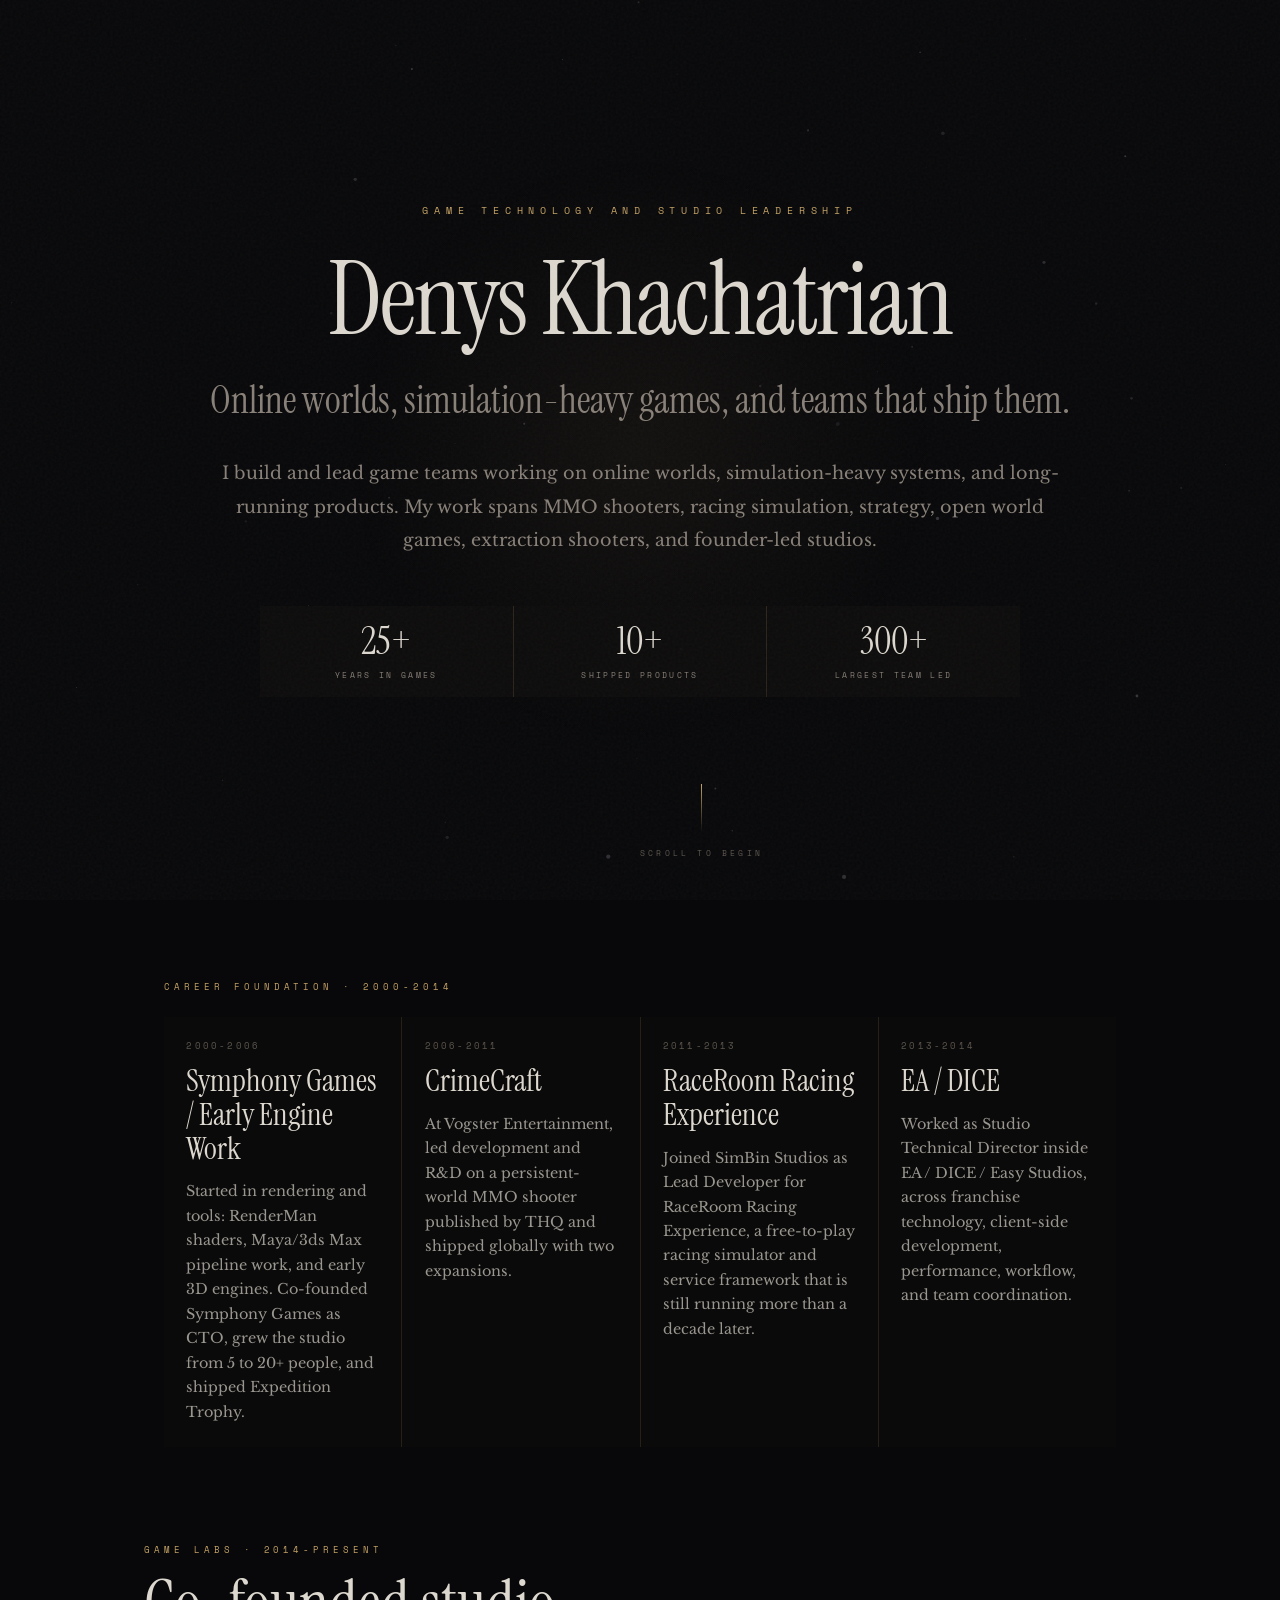
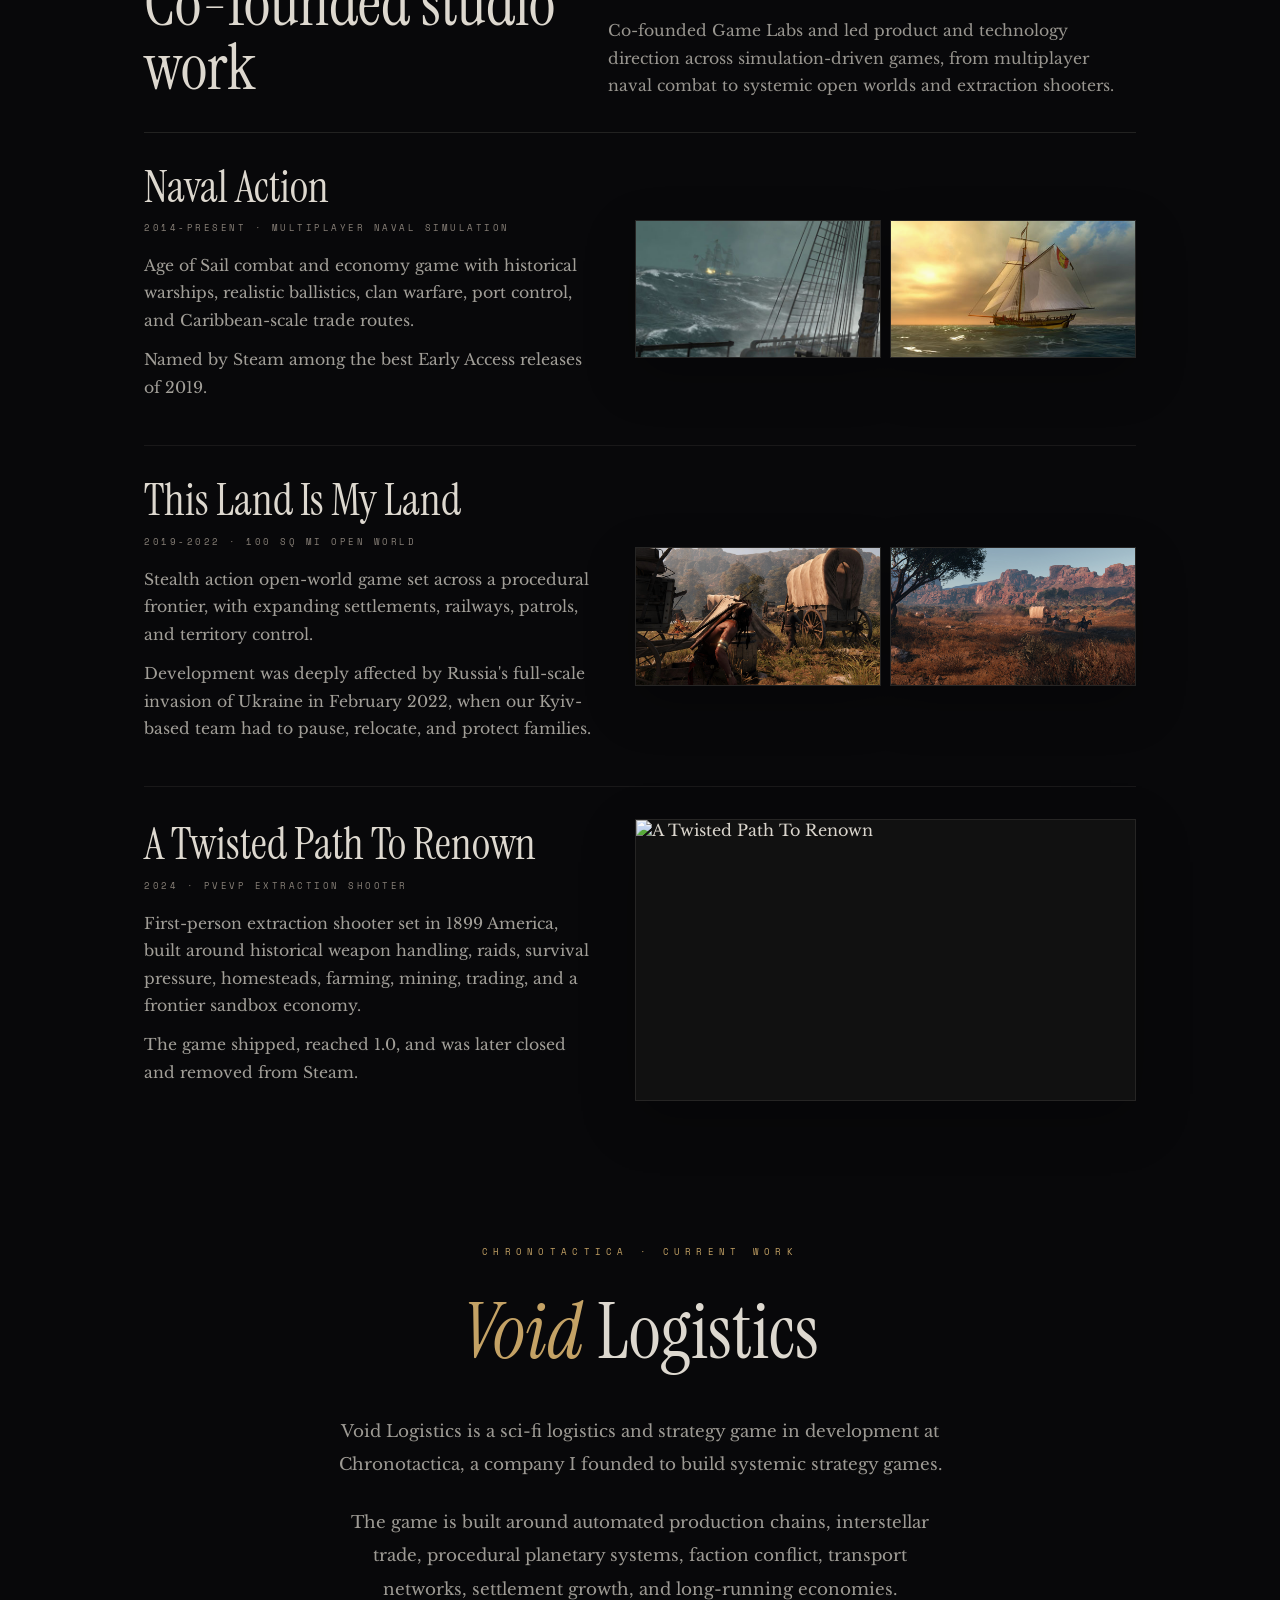
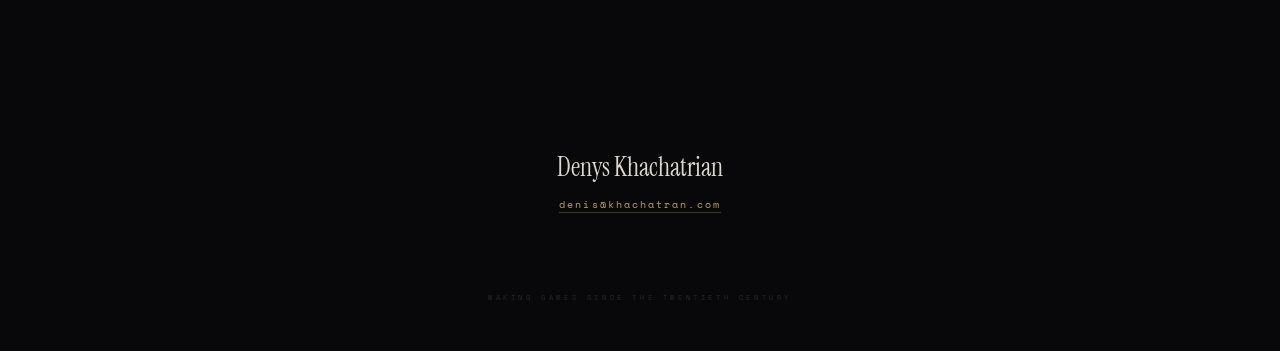
==== commit 74da1b4c: "Update index.html" ====
--- a/index.html
+++ b/index.html
@@ -3,7 +3,7 @@
 <head>
 <meta charset="UTF-8">
 <meta name="viewport" content="width=device-width, initial-scale=1.0">
-<title>Denys Khachatrian — The Games That Made Me</title>
+<title>Denys Khachatrian — Game Technology Leader</title>
 <style>
 @import url('https://fonts.googleapis.com/css2?family=Instrument+Serif:ital@0;1&family=Space+Mono:wght@400;700&family=Libre+Baskerville:ital,wght@0,400;0,700;1,400&display=swap');
 
@@ -82,7 +82,7 @@
   50% { transform: translate(-50%, -50%) scale(1.15); opacity: 1; }
 }
 
-.opening-inner { position: relative; z-index: 2; max-width: 720px; }
+.opening-inner { position: relative; z-index: 2; max-width: 860px; }
 
 .opening-pretitle {
   font-family: 'Space Mono', monospace;
@@ -111,7 +111,6 @@
   font-family: 'Instrument Serif', serif;
   font-size: clamp(1.4rem, 3.5vw, 2.4rem);
   font-weight: 400;
-  font-style: italic;
   line-height: 1.3;
   color: var(--smoke);
   margin-bottom: 2rem;
@@ -125,9 +124,43 @@
   font-size: 1.1rem;
   line-height: 1.9;
   color: var(--smoke);
-  font-style: italic;
   opacity: 0;
   animation: fadeUp 1s ease forwards 1.1s;
+}
+
+.opening-stats {
+  display: grid;
+  grid-template-columns: repeat(3, 1fr);
+  gap: 1px;
+  max-width: 760px;
+  margin: 3rem auto 0;
+  background: rgba(196,162,101,0.18);
+  opacity: 0;
+  animation: fadeUp 1s ease forwards 1.25s;
+}
+
+.opening-stat {
+  background: rgba(8,8,10,0.82);
+  padding: 1rem 0.8rem;
+}
+
+.opening-stat strong {
+  display: block;
+  font-family: 'Instrument Serif', serif;
+  font-size: clamp(1.5rem, 3vw, 2.4rem);
+  font-weight: 400;
+  color: var(--fg);
+  line-height: 1;
+}
+
+.opening-stat span {
+  display: block;
+  margin-top: 0.55rem;
+  font-family: 'Space Mono', monospace;
+  font-size: 0.52rem;
+  letter-spacing: 0.28em;
+  text-transform: uppercase;
+  color: var(--smoke);
 }
 
 .opening-scroll-cue {
@@ -168,10 +201,10 @@
 
 .chapter-hero {
   position: relative;
-  min-height: 70vh;
+  min-height: 58vh;
   display: flex;
   align-items: flex-end;
-  padding: 4rem clamp(2rem, 6vw, 6rem);
+  padding: 3rem clamp(2rem, 6vw, 6rem);
   overflow: hidden;
 }
 
@@ -180,7 +213,7 @@
   inset: -20px;
   background-size: cover;
   background-position: center;
-  filter: brightness(0.4) contrast(1.05) saturate(0.7) blur(1.5px);
+  filter: brightness(0.52) contrast(1.02) saturate(0.86);
   transform: scale(1.04);
   will-change: transform;
 }
@@ -221,26 +254,26 @@
 .chapter-body {
   max-width: 680px;
   margin: 0 auto;
-  padding: 4rem clamp(2rem, 6vw, 6rem) 2rem;
+  padding: 2.5rem clamp(2rem, 6vw, 6rem) 1.5rem;
   position: relative;
   z-index: 2;
 }
 
 .chapter-body p {
   font-size: 1.05rem;
-  line-height: 2;
+  line-height: 1.8;
   color: rgba(221,216,207,0.75);
-  margin-bottom: 1.8rem;
+  margin-bottom: 1.1rem;
 }
 
 .chapter-body p:first-child::first-letter {
-  font-family: 'Instrument Serif', serif;
-  font-size: 3.5rem;
-  float: left;
-  line-height: 0.8;
-  padding-right: 0.5rem;
-  padding-top: 0.15rem;
-  color: var(--gold);
+  font-family: inherit;
+  font-size: inherit;
+  float: none;
+  line-height: inherit;
+  padding-right: 0;
+  padding-top: 0;
+  color: inherit;
 }
 
 .chapter-body em { color: var(--fg); font-style: italic; }
@@ -248,8 +281,10 @@
 
 .chapter-gallery {
   display: grid;
-  gap: 3px;
-  margin: 0 clamp(1rem, 4vw, 4rem) 0;
+  gap: clamp(0.5rem, 1vw, 0.8rem);
+  max-width: 980px;
+  margin: 0 auto;
+  padding: 0 clamp(1rem, 4vw, 4rem);
   position: relative;
   z-index: 2;
 }
@@ -262,6 +297,168 @@
   overflow: hidden;
   aspect-ratio: 16/9;
   background: #111;
+  border: 1px solid rgba(221,216,207,0.1);
+  box-shadow: 0 18px 50px rgba(0,0,0,0.28);
+}
+
+.chapter-gallery.archival .gal-img { aspect-ratio: 5/4; }
+
+.career-archive {
+  max-width: 1080px;
+  margin: 0 auto;
+  padding: 5rem clamp(1.5rem, 5vw, 5rem) 2rem;
+  position: relative;
+  z-index: 2;
+}
+
+.archive-label {
+  font-family: 'Space Mono', monospace;
+  font-size: 0.55rem;
+  letter-spacing: 0.45em;
+  text-transform: uppercase;
+  color: var(--gold);
+  margin-bottom: 1.5rem;
+}
+
+.archive-list {
+  display: grid;
+  grid-template-columns: repeat(4, 1fr);
+  gap: 1px;
+  background: rgba(196,162,101,0.16);
+}
+
+.archive-item {
+  background: rgba(8,8,10,0.88);
+  padding: 1.4rem;
+  min-height: 13rem;
+}
+
+.archive-years {
+  font-family: 'Space Mono', monospace;
+  font-size: 0.55rem;
+  letter-spacing: 0.25em;
+  text-transform: uppercase;
+  color: var(--muted);
+  margin-bottom: 0.8rem;
+}
+
+.archive-item h2 {
+  font-family: 'Instrument Serif', serif;
+  font-size: clamp(1.5rem, 2.4vw, 2.2rem);
+  font-weight: 400;
+  line-height: 1.1;
+  margin-bottom: 0.8rem;
+}
+
+.archive-item p {
+  font-size: 0.9rem;
+  line-height: 1.7;
+  color: rgba(221,216,207,0.68);
+}
+
+.featured-work {
+  max-width: 1120px;
+  margin: 0 auto;
+  padding: 4rem clamp(1.5rem, 5vw, 5rem);
+  position: relative;
+  z-index: 2;
+}
+
+.featured-heading {
+  display: grid;
+  grid-template-columns: minmax(0, 0.9fr) minmax(0, 1.1fr);
+  gap: 2rem;
+  align-items: end;
+  padding-bottom: 2rem;
+  border-bottom: 1px solid rgba(221,216,207,0.12);
+}
+
+.featured-kicker {
+  font-family: 'Space Mono', monospace;
+  font-size: 0.55rem;
+  letter-spacing: 0.45em;
+  text-transform: uppercase;
+  color: var(--gold);
+  margin-bottom: 1rem;
+}
+
+.featured-heading h2 {
+  font-family: 'Instrument Serif', serif;
+  font-size: clamp(2.2rem, 5vw, 4rem);
+  font-weight: 400;
+  line-height: 1;
+}
+
+.featured-heading p {
+  font-size: 0.98rem;
+  line-height: 1.75;
+  color: rgba(221,216,207,0.68);
+}
+
+.project-list {
+  display: grid;
+  gap: 2rem;
+  padding-top: 2rem;
+}
+
+.project {
+  display: grid;
+  grid-template-columns: minmax(0, 0.95fr) minmax(0, 1.05fr);
+  gap: clamp(1.2rem, 3vw, 2.5rem);
+  align-items: center;
+  padding-bottom: 2rem;
+  border-bottom: 1px solid rgba(221,216,207,0.08);
+}
+
+.project:last-child { border-bottom: 0; padding-bottom: 0; }
+
+.project-copy h3 {
+  font-family: 'Instrument Serif', serif;
+  font-size: clamp(1.8rem, 3.4vw, 3rem);
+  font-weight: 400;
+  line-height: 1.05;
+  margin-bottom: 0.7rem;
+}
+
+.project-meta {
+  font-family: 'Space Mono', monospace;
+  font-size: 0.56rem;
+  letter-spacing: 0.28em;
+  text-transform: uppercase;
+  color: var(--smoke);
+  margin-bottom: 1.1rem;
+}
+
+.project-copy p {
+  font-size: 0.98rem;
+  line-height: 1.75;
+  color: rgba(221,216,207,0.72);
+  margin-bottom: 0.75rem;
+}
+
+.project-shots {
+  display: grid;
+  grid-template-columns: 1fr 1fr;
+  gap: 0.55rem;
+}
+
+.project-shots.single { grid-template-columns: 1fr; }
+
+.project-shot {
+  position: relative;
+  overflow: hidden;
+  aspect-ratio: 16/9;
+  border: 1px solid rgba(221,216,207,0.1);
+  background: #111;
+  box-shadow: 0 18px 50px rgba(0,0,0,0.26);
+}
+
+.project-shot img {
+  width: 100%;
+  height: 100%;
+  object-fit: cover;
+  display: block;
+  filter: saturate(0.96) contrast(1.02) brightness(0.98);
 }
 
 .gal-img::before {
@@ -270,7 +467,7 @@
   inset: 0;
   z-index: 2;
   pointer-events: none;
-  background: radial-gradient(ellipse at center, transparent 40%, rgba(8,8,10,0.5) 100%);
+  background: linear-gradient(to top, rgba(8,8,10,0.22), transparent 38%);
 }
 
 .gal-img::after {
@@ -279,7 +476,7 @@
   inset: 0;
   z-index: 3;
   pointer-events: none;
-  background-image: url("data:image/svg+xml,%3Csvg viewBox='0 0 256 256' xmlns='http://www.w3.org/2000/svg'%3E%3Cfilter id='n'%3E%3CfeTurbulence type='fractalNoise' baseFrequency='0.8' numOctaves='4' stitchTiles='stitch'/%3E%3C/filter%3E%3Crect width='100%25' height='100%25' filter='url(%23n)' opacity='0.07'/%3E%3C/svg%3E");
+  background-image: url("data:image/svg+xml,%3Csvg viewBox='0 0 256 256' xmlns='http://www.w3.org/2000/svg'%3E%3Cfilter id='n'%3E%3CfeTurbulence type='fractalNoise' baseFrequency='0.8' numOctaves='4' stitchTiles='stitch'/%3E%3C/filter%3E%3Crect width='100%25' height='100%25' filter='url(%23n)' opacity='0.035'/%3E%3C/svg%3E");
   mix-blend-mode: overlay;
 }
 
@@ -288,17 +485,17 @@
   height: 100%;
   object-fit: cover;
   transition: all 1.2s cubic-bezier(0.16, 1, 0.3, 1);
-  filter: saturate(0.7) contrast(0.95) brightness(0.9) blur(0.5px);
+  filter: saturate(0.95) contrast(1.02) brightness(0.98);
 }
 
 .gal-img:hover img {
   transform: scale(1.04);
-  filter: saturate(0.9) contrast(1) brightness(1) blur(0.3px);
+  filter: saturate(1.05) contrast(1.04) brightness(1.03);
 }
 
 .bridge {
-  padding: 6rem clamp(2rem, 6vw, 6rem);
-  max-width: 700px;
+  padding: 3.5rem clamp(2rem, 6vw, 6rem);
+  max-width: 760px;
   margin: 0 auto;
   text-align: center;
   position: relative;
@@ -307,7 +504,7 @@
 
 .bridge p {
   font-family: 'Instrument Serif', serif;
-  font-size: clamp(1.3rem, 3vw, 2rem);
+  font-size: clamp(1.15rem, 2.2vw, 1.65rem);
   font-style: italic;
   line-height: 1.7;
   color: var(--muted);
@@ -317,14 +514,14 @@
 
 .bridge-line {
   width: 1px;
-  height: 60px;
+  height: 36px;
   background: linear-gradient(to bottom, transparent, var(--muted), transparent);
-  margin: 3rem auto;
+  margin: 1.8rem auto;
   opacity: 0.4;
 }
 
 .future {
-  padding: 8rem clamp(2rem, 6vw, 6rem);
+  padding: 5rem clamp(2rem, 6vw, 6rem);
   text-align: center;
   position: relative;
   z-index: 2;
@@ -360,25 +557,8 @@
 .future-desc em { color: var(--fg); font-style: italic; }
 .future-desc strong { color: var(--gold); font-weight: 700; }
 
-.future-tags {
-  margin-top: 3rem;
-  font-family: 'Space Mono', monospace;
-  font-size: 0.6rem;
-  letter-spacing: 0.25em;
-  color: var(--muted);
-  line-height: 2.4;
-}
-
-.future-tags span {
-  display: inline-block;
-  border: 1px solid rgba(92,86,78,0.3);
-  padding: 0.3em 0.8em;
-  margin: 0.2em;
-  border-radius: 2px;
-}
-
 .closing {
-  padding: 6rem 2rem 3rem;
+  padding: 4rem 2rem 3rem;
   text-align: center;
   position: relative;
   z-index: 2;
@@ -419,11 +599,29 @@
 .sr-d2 { transition-delay: 0.2s; }
 
 @media (max-width: 768px) {
-  .chapter-hero { min-height: 55vh; padding: 2rem 1.5rem; }
-  .chapter-body { padding: 3rem 1.5rem 1.5rem; }
+  .opening { min-height: auto; padding: 4rem 1.5rem 7rem; }
+  .opening-pretitle { font-size: 0.52rem; letter-spacing: 0.42em; }
+  .opening-lede { font-size: 0.98rem; line-height: 1.8; }
+  .opening-scroll-cue { bottom: 1.5rem; }
+  .archive-list { grid-template-columns: 1fr; }
+  .archive-item { min-height: 0; }
+  .featured-work { padding: 3rem 1.5rem; }
+  .featured-heading, .project { grid-template-columns: 1fr; }
+  .featured-heading { gap: 1rem; }
+  .project-list { gap: 2.5rem; }
+  .project { padding-bottom: 2.5rem; }
+  .project-copy { order: 1; }
+  .project-shots { order: 2; }
+  .chapter-hero { min-height: 48vh; padding: 2rem 1.5rem; }
+  .chapter-body { padding: 2rem 1.5rem 1rem; }
   .chapter-gallery.g2, .chapter-gallery.g4 { grid-template-columns: 1fr; }
-  .bridge { padding: 4rem 1.5rem; }
+  .opening-stats { grid-template-columns: 1fr; max-width: 420px; }
+  .bridge { padding: 2.5rem 1.5rem; }
   .cursor-glow { display: none; }
+}
+
+@media (min-width: 769px) and (max-width: 1080px) {
+  .archive-list { grid-template-columns: repeat(2, 1fr); }
 }
 </style>
 </head>
@@ -435,206 +633,112 @@
 <section class="opening" data-atmosphere="stars">
   <div class="opening-glow"></div>
   <div class="opening-inner">
-    <div class="opening-pretitle">A story told in games</div>
+    <div class="opening-pretitle">Game technology and studio leadership</div>
     <div class="opening-name">Denys Khachatrian</div>
-    <h1 class="opening-title">The games that <em>made</em> me</h1>
+    <h1 class="opening-title">Online worlds, simulation-heavy games, and teams that ship them.</h1>
     <p class="opening-lede">
-      Every game I've built carried something from the last one. A fascination.
-      An obsession. A question I couldn't stop asking. This is the thread that
-      connects a post-apocalyptic city to the open sea to the edge of space.
+      I build and lead game teams working on online worlds, simulation-heavy
+      systems, and long-running products. My work spans MMO shooters, racing
+      simulation, strategy, open world games, extraction shooters, and
+      founder-led studios.
     </p>
+    <div class="opening-stats">
+      <div class="opening-stat"><strong>25+</strong><span>years in games</span></div>
+      <div class="opening-stat"><strong>10+</strong><span>shipped products</span></div>
+      <div class="opening-stat"><strong>300+</strong><span>largest team led</span></div>
+    </div>
   </div>
   <div class="opening-scroll-cue"><span></span><small>Scroll to begin</small></div>
 </section>
 
-<!-- CHAPTER 1 — CRIMECRAFT -->
-<div class="chapter" data-atmosphere="embers">
-  <div class="chapter-hero">
-    <div class="chapter-hero-img" style="background-image: url('https://khachatran.com/content/Screenshots/CC_1.jpg');"></div>
-    <div class="chapter-hero-overlay"></div>
-    <div class="chapter-hero-content sr">
-      <div class="chapter-number">Chapter One</div>
-      <h2 class="chapter-title">CrimeCraft</h2>
-      <div class="chapter-subtitle">2006 – 2011 · Vogster Entertainment · Unreal Engine 3</div>
+<!-- CAREER FOUNDATION -->
+<section class="career-archive sr" data-atmosphere="dust">
+  <div class="archive-label">Career Foundation · 2000-2014</div>
+  <div class="archive-list">
+    <article class="archive-item">
+      <div class="archive-years">2000-2006</div>
+      <h2>Symphony Games / Early Engine Work</h2>
+      <p>Started in rendering and tools: RenderMan shaders, Maya/3ds Max pipeline work, and early 3D engines. Co-founded Symphony Games as CTO, grew the studio from 5 to 20+ people, and shipped Expedition Trophy.</p>
+    </article>
+    <article class="archive-item">
+      <div class="archive-years">2006-2011</div>
+      <h2>CrimeCraft</h2>
+      <p>At Vogster Entertainment, led development and R&amp;D on a persistent-world MMO shooter published by THQ and shipped globally with two expansions.</p>
+    </article>
+    <article class="archive-item">
+      <div class="archive-years">2011-2013</div>
+      <h2>RaceRoom Racing Experience</h2>
+      <p>Joined SimBin Studios as Lead Developer for RaceRoom Racing Experience, a free-to-play racing simulator and service framework that is still running more than a decade later.</p>
+    </article>
+    <article class="archive-item">
+      <div class="archive-years">2013-2014</div>
+      <h2>EA / DICE</h2>
+      <p>Worked as Studio Technical Director inside EA / DICE / Easy Studios, across franchise technology, client-side development, performance, workflow, and team coordination.</p>
+    </article>
+  </div>
+</section>
+
+<!-- FEATURED WORK — GAME LABS -->
+<section class="featured-work sr" data-atmosphere="sea">
+  <div class="featured-heading">
+    <div>
+      <div class="featured-kicker">Game Labs · 2014-present</div>
+      <h2>Co-founded studio work</h2>
+    </div>
+    <p>Co-founded Game Labs and led product and technology direction across simulation-driven games, from multiplayer naval combat to systemic open worlds and extraction shooters.</p>
+  </div>
+
+  <div class="project-list">
+    <article class="project" data-atmosphere="sea">
+      <div class="project-copy">
+        <h3>Naval Action</h3>
+        <div class="project-meta">2014-present · multiplayer naval simulation</div>
+        <p>Age of Sail combat and economy game with historical warships, realistic ballistics, clan warfare, port control, and Caribbean-scale trade routes.</p>
+        <p>Named by Steam among the best Early Access releases of 2019.</p>
+      </div>
+      <div class="project-shots">
+        <div class="project-shot"><img src="content/Screenshots/NA_1.jpg" alt="Naval Action" loading="lazy"></div>
+        <div class="project-shot"><img src="content/Screenshots/NA_2.jpg" alt="Naval Action" loading="lazy"></div>
+      </div>
+    </article>
+
+    <article class="project" data-atmosphere="dust">
+      <div class="project-copy">
+        <h3>This Land Is My Land</h3>
+        <div class="project-meta">2019-2022 · 100 sq mi open world</div>
+        <p>Stealth action open-world game set across a procedural frontier, with expanding settlements, railways, patrols, and territory control.</p>
+        <p>Development was deeply affected by Russia's full-scale invasion of Ukraine in February 2022, when our Kyiv-based team had to pause, relocate, and protect families.</p>
+      </div>
+      <div class="project-shots">
+        <div class="project-shot"><img src="content/Screenshots/TLIML_1.jpg" alt="This Land Is My Land" loading="lazy"></div>
+        <div class="project-shot"><img src="content/Screenshots/TLIML_2.jpg" alt="This Land Is My Land" loading="lazy"></div>
+      </div>
+    </article>
+
+    <article class="project" data-atmosphere="dust">
+      <div class="project-copy">
+        <h3>A Twisted Path To Renown</h3>
+        <div class="project-meta">2024 · PvEvP extraction shooter</div>
+        <p>First-person extraction shooter set in 1899 America, built around historical weapon handling, raids, survival pressure, homesteads, farming, mining, trading, and a frontier sandbox economy.</p>
+        <p>The game shipped, reached 1.0, and was later closed and removed from Steam.</p>
+      </div>
+      <div class="project-shots single">
+        <div class="project-shot"><img src="https://cdn.akamai.steamstatic.com/steam/apps/2304660/header.jpg" alt="A Twisted Path To Renown" loading="lazy"></div>
+      </div>
+    </article>
+  </div>
+</section>
+
+<!-- CURRENT WORK — VOID LOGISTICS -->
+<div class="chapter" data-atmosphere="stars">
+  <div class="future" id="void">
+    <div class="future-label sr">Chronotactica · Current Work</div>
+    <h2 class="sr"><em>Void</em> Logistics</h2>
+    <div class="future-desc sr sr-d1">
+      <p>Void Logistics is a sci-fi logistics and strategy game in development at Chronotactica, a company I founded to build systemic strategy games.</p>
+      <p style="margin-top: 1.5rem;">The game is built around automated production chains, interstellar trade, procedural planetary systems, faction conflict, transport networks, settlement growth, and long-running economies.</p>
     </div>
   </div>
-  <div class="chapter-body sr">
-    <p>It started with a city on fire. Sunrise City — a persistent-world MMO shooter where gangs replaced governments, economies ran on reputation, and every bullet mattered because the world never stopped. Published by THQ. Built on Unreal Engine 3. Shipped globally with two expansions.</p>
-    <p>This was the school. Not of code — I'd been writing that since 2000, from RenderMan shaders to custom DX9 engines. This was the school of <em>scale</em>. Of understanding what it takes to make a world that <strong>thousands of people live inside simultaneously</strong>. Trade systems. Loot economies. Gang territory control. Content pipelines that never sleep. The moment you ship an MMO, you learn that a game isn't a product — it's a <em>living organism.</em></p>
-    <p>CrimeCraft taught me that the most beautiful engineering is invisible. Players never see the servers. They feel <em>the world.</em></p>
-  </div>
-  <div class="chapter-gallery g4 sr sr-d1">
-    <div class="gal-img"><img src="https://khachatran.com/content/Screenshots/CC_2.jpg" alt="CrimeCraft" loading="lazy"></div>
-    <div class="gal-img"><img src="https://khachatran.com/content/Screenshots/CC_3.jpg" alt="CrimeCraft" loading="lazy"></div>
-    <div class="gal-img"><img src="https://khachatran.com/content/Screenshots/CC_4.jpg" alt="CrimeCraft" loading="lazy"></div>
-    <div class="gal-img"><img src="https://khachatran.com/content/Screenshots/CC_1.jpg" alt="CrimeCraft" loading="lazy"></div>
-  </div>
-</div>
-
-<div class="bridge sr">
-  <div class="bridge-line"></div>
-  <p>The persistent world stayed with me. But I wanted something <em>purer</em> — a simulation so precise that even the people living the real thing would trust it.</p>
-  <div class="bridge-line"></div>
-</div>
-
-<!-- CHAPTER 2 — RACEROOM -->
-<div class="chapter" data-atmosphere="rain">
-  <div class="chapter-hero">
-    <div class="chapter-hero-img" style="background-image: url('https://khachatran.com/content/Screenshots/R3E_1.jpg');"></div>
-    <div class="chapter-hero-overlay"></div>
-    <div class="chapter-hero-content sr">
-      <div class="chapter-number">Chapter Two</div>
-      <h2 class="chapter-title">RaceRoom Racing Experience</h2>
-      <div class="chapter-subtitle">2011 – 2013 · SimBin Studios AB · Lead Developer</div>
-    </div>
-  </div>
-  <div class="chapter-body sr">
-    <p>From the chaos of gang warfare to the precision of a braking point at 280 km/h. SimBin Studios — one of the most respected names in sim racing — brought me in to lead their headline project. The task: build a game-as-service racing framework from the ground up.</p>
-    <p>What we created became RaceRoom Racing Experience. A free-to-play simulator so authentic that <em>professional DTM and WTCC drivers use it for training.</em> Eurogamer would later call it the best racing game most people had never heard of. Over a decade later it's still running, still being updated, still fast. 11,000+ Steam reviews.</p>
-    <p>The lesson was about <strong>fidelity as an art form.</strong> When you model tyre physics well enough that a real driver nods — that's not engineering. That's <em>craft.</em> The gap between simulation and reality is where beauty lives.</p>
-  </div>
-  <div class="chapter-gallery g4 sr sr-d1">
-    <div class="gal-img"><img src="https://khachatran.com/content/Screenshots/R3E_1.jpg" alt="RaceRoom" loading="lazy"></div>
-    <div class="gal-img"><img src="https://khachatran.com/content/Screenshots/R3E_2.jpg" alt="RaceRoom" loading="lazy"></div>
-    <div class="gal-img"><img src="https://khachatran.com/content/Screenshots/R3E_3.jpg" alt="RaceRoom" loading="lazy"></div>
-    <div class="gal-img"><img src="https://khachatran.com/content/Screenshots/R3E_4.jpg" alt="RaceRoom" loading="lazy"></div>
-  </div>
-</div>
-
-<div class="bridge sr">
-  <div class="bridge-line"></div>
-  <p>I'd built a persistent shooter world. I'd built a precision simulator. What happens when you try both at <em>the largest scale imaginable?</em></p>
-  <div class="bridge-line"></div>
-</div>
-
-<!-- CHAPTER 3 — BATTLEFIELD -->
-<div class="chapter" data-atmosphere="smoke">
-  <div class="chapter-hero" style="min-height: 60vh;">
-    <div class="chapter-hero-img" style="background: linear-gradient(135deg, #0d1117 0%, #1a1f2e 30%, #0f1923 60%, #0a0e14 100%); filter: none;"></div>
-    <div class="chapter-hero-overlay" style="background: linear-gradient(to top, var(--bg) 0%, rgba(8,8,10,0.1) 100%);"></div>
-    <div class="chapter-hero-content sr">
-      <div class="chapter-number">Chapter Three</div>
-      <h2 class="chapter-title" style="letter-spacing: 0.05em;">Battlefield</h2>
-      <div class="chapter-subtitle">2013 – 2014 · EA · DICE · Easy Studios · Studio Technical Director</div>
-    </div>
-  </div>
-  <div class="chapter-body sr">
-    <p>You've played it. I can't show you the screenshots — it's EA, you know how it is — but you've played at least one game from at least one franchise I worked on. You <em>know</em> you have.</p>
-    <p>Studio Technical Director at DICE. The biggest stage in gaming. Not a place for small ideas. A place where every system operates at a scale most engineers never encounter, where the technical challenges exist because <em>nothing has ever been built at this resolution before.</em></p>
-    <p>What I took from it wasn't about the size of the budget or the brand on the box. It was a confirmation: <strong>the best technology is invisible.</strong> Sixty-four players sprinting across a collapsing building don't think about the netcode. They feel the <em>moment.</em> And that moment — that's what all this engineering is <em>for.</em></p>
-  </div>
-</div>
-
-<div class="bridge sr">
-  <div class="bridge-line"></div>
-  <p>I'd seen how the biggest studios in the world build games. Now I wanted to <em>build a studio.</em> And I wanted to build games where the wind itself is a character.</p>
-  <div class="bridge-line"></div>
-</div>
-
-<!-- CHAPTER 4 — NAVAL ACTION -->
-<div class="chapter" data-atmosphere="sea">
-  <div class="chapter-hero">
-    <div class="chapter-hero-img" style="background-image: url('https://khachatran.com/content/Screenshots/NA_1.jpg');"></div>
-    <div class="chapter-hero-overlay"></div>
-    <div class="chapter-hero-content sr">
-      <div class="chapter-number">Chapter Four</div>
-      <h2 class="chapter-title">Naval Action</h2>
-      <div class="chapter-subtitle">2014 – present · Game Labs · Co-Founder & Vice President</div>
-    </div>
-  </div>
-  <div class="chapter-body sr">
-    <p>We co-founded Game Labs to make the games we always wanted to play. The first obsession: the Age of Sail. Not the romantic version. The <em>real</em> one — where yard angles matter, where the wind is your enemy, where a ship is a machine of 10,000 decisions.</p>
-    <p>Naval Action became a game where <strong>even the waves are calculated on the server</strong> — making hacking impossible by design. Fifty historically accurate warships. Realistic ballistics. A player-driven economy built around clans, ports, and trade routes that span the entire Caribbean. Steam named it one of the best Early Access releases of 2019.</p>
-    <p>It was, at its heart, a love letter to simulation. The same instinct that drove RaceRoom — that obsessive need to close the gap between the virtual and the real — but now applied to canvas and cannon. The <em>patience</em> of a 45-minute battle. The beauty of a first-rate ship-of-the-line catching the wind at dawn.</p>
-  </div>
-  <div class="chapter-gallery g2 sr sr-d1">
-    <div class="gal-img"><img src="https://khachatran.com/content/Screenshots/NA_1.jpg" alt="Naval Action" loading="lazy"></div>
-    <div class="gal-img"><img src="https://khachatran.com/content/Screenshots/NA_2.jpg" alt="Naval Action" loading="lazy"></div>
-  </div>
-</div>
-
-<div class="bridge sr">
-  <div class="bridge-line"></div>
-  <p>We'd mastered the sea. We'd shipped strategy games that PC&nbsp;Gamer called <em>among the 20 best wargames of all time.</em> But what kept pulling at me was land — wild, procedural, alive.</p>
-  <div class="bridge-line"></div>
-</div>
-
-<!-- CHAPTER 5 — THIS LAND IS MY LAND -->
-<div class="chapter" data-atmosphere="dust">
-  <div class="chapter-hero">
-    <div class="chapter-hero-img" style="background-image: url('https://khachatran.com/content/Screenshots/TLIML_1.jpg');"></div>
-    <div class="chapter-hero-overlay"></div>
-    <div class="chapter-hero-content sr">
-      <div class="chapter-number">Chapter Five</div>
-      <h2 class="chapter-title">This Land Is My Land</h2>
-      <div class="chapter-subtitle">2019 – 2022 · Game Labs · 100 sq mi open world</div>
-    </div>
-  </div>
-  <div class="chapter-body sr">
-    <p>A hundred square miles that never generate the same way twice. Cities that grow. Railways that spread. Patrols that learn your patterns and adapt. An AI that doesn't follow scripts — it <em>observes, thinks, responds.</em> This was the most ambitious thing we'd ever built.</p>
-    <p>This Land Is My Land was a stealth action game on paper, but in practice it was an experiment in <strong>emergent storytelling</strong> — what happens when you drop a single person into a world that has its own plans? The world doesn't wait for you. It develops. It evolves. It fights back.</p>
-    <p>And then the real world fought back too. In February 2022, Russia invaded Ukraine. Our team — a small group of addicted developers from Kyiv — had to pause development to save their families. Some went to war. The game froze in time. But the lesson it taught me didn't.</p>
-    <p>The lesson: <strong>a world that lives without you is the most beautiful kind of world to build.</strong></p>
-  </div>
-  <div class="chapter-gallery g2 sr sr-d1">
-    <div class="gal-img"><img src="https://khachatran.com/content/Screenshots/TLIML_1.jpg" alt="This Land Is My Land" loading="lazy"></div>
-    <div class="gal-img"><img src="https://khachatran.com/content/Screenshots/TLIML_2.jpg" alt="This Land Is My Land" loading="lazy"></div>
-  </div>
-</div>
-
-<div class="bridge sr">
-  <div class="bridge-line"></div>
-  <p>The frontier obsession didn't die. It <em>deepened.</em> The same era, a new angle — what if you weren't resisting the frontier, but surviving it?</p>
-  <div class="bridge-line"></div>
-</div>
-
-<!-- CHAPTER 6 — TWISTED PATH TO RENOWN -->
-<div class="chapter" data-atmosphere="dust">
-  <div class="chapter-hero">
-    <div class="chapter-hero-img" style="background-image: url('https://cdn.akamai.steamstatic.com/steam/apps/2304660/header.jpg'); background-position: center top;"></div>
-    <div class="chapter-hero-overlay"></div>
-    <div class="chapter-hero-content sr">
-      <div class="chapter-number">Chapter Six</div>
-      <h2 class="chapter-title">A Twisted Path<br>To Renown</h2>
-      <div class="chapter-subtitle">2024 · Game Labs · PvEvP Extraction Shooter · 1899 America</div>
-    </div>
-  </div>
-  <div class="chapter-body sr">
-    <p>Same team. Same era — 1899, the dying breath of the American frontier. But this time: first-person. Extraction-based. A world where your gun behaves exactly like its historical counterpart — ballistics, smoke, reload mechanics — and where every raid could cost you everything you've built.</p>
-    <p>A Twisted Path To Renown was the convergence of every thread: the <em>persistent economy</em> from CrimeCraft, the <em>simulation fidelity</em> from RaceRoom, the <em>living world AI</em> from This Land Is My Land. Homesteads. Farming. Mining. Trading. An extraction loop wrapped around a frontier sandbox.</p>
-    <p>It launched. It reached 1.0. And then, like so many ambitious things, it ended. Closed. Removed from Steam. A chapter complete. <strong>Not every story gets a sequel — but every story teaches you how to write the next one.</strong></p>
-  </div>
-</div>
-
-<div class="bridge sr">
-  <div class="bridge-line"></div>
-  <p>For twenty-five years, every game pulled me toward the same questions: what makes a world <em>alive?</em> What makes an economy <em>breathe?</em> What makes logistics <em>beautiful?</em></p>
-  <p style="margin-top: 1.5rem;">I finally stopped answering them for other people.</p>
-  <div class="bridge-line"></div>
-</div>
-
-<!-- CHAPTER 7 — VOID LOGISTICS -->
-<div class="chapter" data-atmosphere="stars">
-  <div class="future" id="void">
-    <div class="future-label sr">Chapter Seven · Now</div>
-    <h2 class="sr"><em>Void</em> Logistics</h2>
-    <div class="future-desc sr sr-d1">
-      <p>A 2.5D sci-fi space logistics and strategy game. <strong>Factorio meets X4 meets OpenTTD meets Space Rangers</strong> — automated production chains, interstellar trading with supply-demand economics, procedural planetary systems, faction warfare, and a universe that ticks whether you're watching or not.</p>
-      <p style="margin-top: 1.5rem;">Built solo. Unity 6 with ECS/DOTS. Custom rendering pipelines. Procedural planet generation. GPU-driven detail scattering. A technology tree with hundreds of nodes. Behaviour trees for AI factions. Energy grids. Conveyor systems. DNA genetics for individual characters. A save system that serialises entire worlds.</p>
-      <p style="margin-top: 1.5rem;"><em>Every system I've ever built — from the persistent economies of CrimeCraft to the simulation physics of RaceRoom to the living worlds of This Land — flows into this.</em> This is the game all those other games were training me to make.</p>
-    </div>
-    <div class="future-tags sr sr-d2">
-      <span>Unity 6.3</span><span>ECS/DOTS</span><span>URP 17.2</span><span>Burst</span>
-      <span>Procedural Planets</span><span>GPU Scatter</span><span>Supply-Demand Economics</span>
-      <span>Behaviour Trees</span><span>Custom Shaders</span><span>Solo Dev</span>
-    </div>
-  </div>
-</div>
-
-<div class="bridge sr">
-  <div class="bridge-line"></div>
-  <p>Making games isn't a career. It's a way of <em>seeing.</em> Every game is a lens — a new way to look at systems, at beauty, at what makes a world worth inhabiting. If you're building something and you don't know where it's going — <em>keep building.</em> The thread reveals itself.</p>
-  <div class="bridge-line"></div>
 </div>
 
 <footer class="closing sr">
